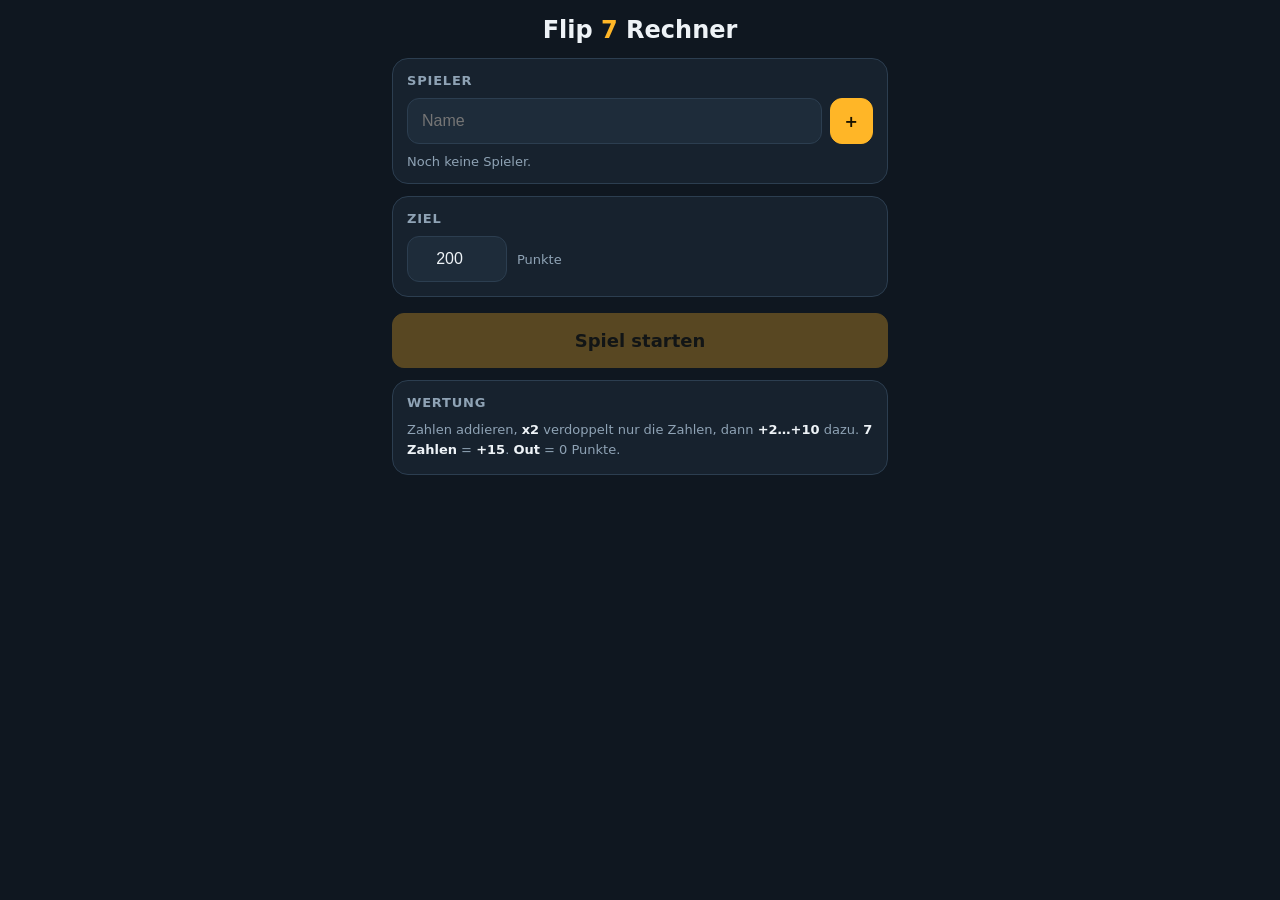
==== index.html @ e7afe756 "v1.0 – Erste Version des Flip-7-Rechners Erste Version des Flip-7-Punkterechners. - Automatische Pu" ====
<!DOCTYPE html>
<html lang="de-CH">
<head>
<meta charset="utf-8">
<meta name="viewport" content="width=device-width, initial-scale=1, maximum-scale=1, viewport-fit=cover">
<meta name="theme-color" content="#0f1720">
<title>Flip 7 Rechner</title>
<style>
  :root{
    --bg:#0f1720; --panel:#17222e; --panel2:#1e2c3a; --line:#2c3e50;
    --text:#eef3f7; --muted:#8fa3b5; --accent:#ffb627; --good:#3ecf8e;
    --bad:#ff4d4d; --mod:#3d8bfd; --x2:#a855f7;
    --safeB:env(safe-area-inset-bottom,0px); --safeT:env(safe-area-inset-top,0px);
  }
  *{box-sizing:border-box;-webkit-tap-highlight-color:transparent}
  html,body{margin:0;background:var(--bg);color:var(--text);
    font-family:system-ui,-apple-system,"Segoe UI",Roboto,sans-serif;touch-action:manipulation;
    -webkit-user-select:none;user-select:none}
  .wrap{max-width:520px;margin:0 auto;padding:calc(10px + var(--safeT)) 12px calc(110px + var(--safeB))}
  button{font:inherit;cursor:pointer;border:1px solid var(--line);border-radius:12px;padding:12px 14px;
    font-weight:700;background:var(--panel2);color:var(--text)}
  button:active{transform:scale(.96)}
  button:disabled{opacity:.3}
  .primary{background:var(--accent);color:#1a1300;border-color:var(--accent)}
  input{font-size:16px;background:var(--panel2);border:1px solid var(--line);color:var(--text);
    border-radius:12px;padding:13px 14px;outline:none;-webkit-user-select:text;user-select:text}
  .hide{display:none!important}
  .muted{color:var(--muted);font-size:13px}
  h1{font-size:24px;margin:6px 0 14px;text-align:center}
  h1 span{color:var(--accent)}

  /* ---------- Setup ---------- */
  .card{background:var(--panel);border:1px solid var(--line);border-radius:16px;padding:14px;margin-bottom:12px}
  .card h2{font-size:13px;margin:0 0 10px;color:var(--muted);text-transform:uppercase;letter-spacing:.8px}
  .addrow{display:flex;gap:8px}
  .addrow input{flex:1;min-width:0}
  .plist{margin-top:10px;display:grid;gap:6px}
  .pitem{display:flex;align-items:center;justify-content:space-between;background:var(--panel2);
    border-radius:12px;padding:6px 6px 6px 14px;font-size:17px}
  .pitem button{padding:8px 12px;color:var(--bad);background:transparent;border:none}
  .target{display:flex;align-items:center;gap:10px;margin-top:4px}
  .target input{width:100px;text-align:center}
  .bigbtn{width:100%;padding:16px;font-size:18px;margin-top:4px}

  /* ---------- Top: scoreboard strip ---------- */
  .top{display:flex;justify-content:space-between;align-items:center;margin:2px 0 8px}
  .top .t{font-weight:800;font-size:18px}
  .top .t span{color:var(--accent)}
  .iconbtn{padding:8px 12px;font-size:14px;font-weight:600}
  .strip{display:flex;gap:6px;overflow-x:auto;padding-bottom:6px;margin-bottom:10px;scrollbar-width:none}
  .strip::-webkit-scrollbar{display:none}
  .sp{flex:0 0 auto;min-width:76px;background:var(--panel);border:2px solid var(--line);border-radius:12px;
    padding:6px 10px;text-align:center}
  .sp .n{font-size:12px;color:var(--muted);white-space:nowrap;max-width:90px;overflow:hidden;text-overflow:ellipsis}
  .sp .v{font-size:19px;font-weight:800;font-variant-numeric:tabular-nums}
  .sp .r{font-size:11px;font-weight:700;color:var(--accent);min-height:14px}
  .sp .r.out{color:var(--bad)}
  .sp.cur{border-color:var(--accent)}
  .sp.lead .v::after{content:" 👑";font-size:13px}

  /* ---------- Player entry ---------- */
  .who{display:flex;align-items:center;gap:8px;margin-bottom:10px}
  .who button{padding:10px 14px;font-size:20px;line-height:1}
  .who .nm{flex:1;text-align:center;font-size:22px;font-weight:800;overflow:hidden;text-overflow:ellipsis;white-space:nowrap}
  .who .nm small{display:block;font-size:12px;color:var(--muted);font-weight:600}

  .outbtn{width:100%;padding:14px;font-size:20px;letter-spacing:1px;background:#2a1618;color:var(--bad);
    border:2px solid var(--bad);border-radius:14px;margin-bottom:12px}
  .outbtn.on{background:var(--bad);color:#fff}

  .lbl{font-size:12px;color:var(--muted);margin:4px 2px 6px;text-transform:uppercase;letter-spacing:.8px;
    display:flex;justify-content:space-between}
  .cards{display:grid;grid-template-columns:repeat(5,1fr);gap:7px;margin-bottom:12px}
  .cards.mods{grid-template-columns:repeat(6,1fr);gap:6px}
  .c{position:relative;aspect-ratio:4/5;border-radius:11px;padding:0;font-size:26px;font-weight:900;
    display:flex;align-items:center;justify-content:center;
    background:linear-gradient(160deg,#fff8ea,#f1e4c8);color:#2a2a2a;border:3px solid #e6d5b0;
    box-shadow:0 2px 0 rgba(0,0,0,.25);transition:transform .08s}
  .c::before,.c::after{content:attr(data-l);position:absolute;font-size:10px;font-weight:800;opacity:.55}
  .c::before{top:3px;left:6px}
  .c::after{bottom:3px;right:6px;transform:rotate(180deg)}
  .c.on{background:linear-gradient(160deg,#5ef0a8,#22b874);border-color:#fff;color:#03240f;
    transform:translateY(-3px);box-shadow:0 6px 12px rgba(0,0,0,.4)}
  .c.mod,.c.x2{aspect-ratio:3/4}
  .c.mod{background:linear-gradient(160deg,#e3eeff,#c4d9ff);border-color:#a9c6ff;color:#0b2a58;font-size:18px}
  .c.mod.on{background:linear-gradient(160deg,#6aa6ff,#2f6fe0);color:#fff;border-color:#fff}
  .c.x2{background:linear-gradient(160deg,#f1e3ff,#dcc0ff);border-color:#c9a2ff;color:#3b0a6b;font-size:18px}
  .c.x2.on{background:linear-gradient(160deg,#c084fc,#8b3fe6);color:#fff;border-color:#fff}
  .c:disabled{opacity:.25;transform:none}
  .cards.dim{opacity:.25;pointer-events:none}

  /* ---------- Bottom bar ---------- */
  .bar{position:fixed;left:0;right:0;bottom:0;background:rgba(15,23,32,.96);backdrop-filter:blur(8px);
    border-top:1px solid var(--line);padding:10px 12px calc(10px + var(--safeB));z-index:5}
  .bar .in{max-width:520px;margin:0 auto;display:flex;align-items:center;gap:10px}
  .pts{min-width:84px;flex:0 0 auto}
  .pts .v{font-size:34px;font-weight:900;line-height:1;font-variant-numeric:tabular-nums}
  .pts .d{font-size:11px;color:var(--muted);margin-top:3px;white-space:nowrap}
  .pts.isout .v{color:var(--bad)}
  .pts .f7{color:var(--accent);font-weight:800}
  .bar .clr{padding:14px 12px;font-size:14px}
  .bar .next{flex:1;padding:16px;font-size:17px;white-space:nowrap}

  /* ---------- Sheets ---------- */
  .sheet{position:fixed;inset:0;background:rgba(0,0,0,.6);z-index:10;display:flex;align-items:flex-end}
  .sheet .box{background:var(--panel);width:100%;max-width:520px;margin:0 auto;border-radius:20px 20px 0 0;
    padding:16px 14px calc(16px + var(--safeB));max-height:85vh;overflow:auto}
  .sheet h3{margin:0 0 12px;font-size:18px}
  table{width:100%;border-collapse:collapse;font-size:15px;font-variant-numeric:tabular-nums}
  th,td{padding:8px 4px;text-align:right;border-bottom:1px solid var(--line)}
  th:first-child,td:first-child{text-align:left;color:var(--muted)}
  th{color:var(--muted);font-weight:600;font-size:13px}
  td.b{color:var(--bad)} td.f7{color:var(--accent);font-weight:800}
  .hscroll{overflow-x:auto}
  .sheet .btns{display:grid;gap:8px;margin-top:14px}
  .danger{color:var(--bad)}

  .win{background:linear-gradient(135deg,#ffb627,#ff7a59);color:#1a0d00;border:none;text-align:center;
    border-radius:16px;padding:14px;margin-bottom:10px;font-weight:800;font-size:18px}
  .win div{font-size:13px;font-weight:600;margin-top:4px}
  .rules{font-size:13px;color:var(--muted);line-height:1.55}
  .rules b{color:var(--text)}

  /* ---------- Statistik ---------- */
  .stHead{display:flex;align-items:center;gap:10px;margin:2px 0 4px}
  .stHead h2{margin:0;font-size:22px;flex:1}
  .stSub{color:var(--muted);font-size:13px;margin-bottom:12px}
  .sec{background:var(--panel);border:1px solid var(--line);border-radius:16px;padding:14px;margin-bottom:12px}
  .sec h3{margin:0 0 12px;font-size:13px;color:var(--muted);text-transform:uppercase;letter-spacing:.8px}
  .podium{display:grid;gap:8px}
  .pod{display:flex;align-items:center;gap:12px;background:var(--panel2);border-radius:12px;padding:10px 12px;
    border-left:5px solid var(--pc)}
  .pod .pl{font-size:15px;font-weight:800;color:var(--muted);width:26px;text-align:center}
  .pod .pn{flex:1;font-weight:700;font-size:17px}
  .pod .pn small{display:block;color:var(--muted);font-size:12px;font-weight:500}
  .pod .pv{font-size:26px;font-weight:900;font-variant-numeric:tabular-nums}
  .pod.first{background:linear-gradient(90deg,rgba(255,182,39,.18),var(--panel2))}
  .dot{display:inline-block;width:10px;height:10px;border-radius:50%;background:var(--pc);margin-right:6px;vertical-align:middle}
  .stTable td,.stTable th{padding:8px 4px;font-size:13px}
  .stTable td:first-child{white-space:normal;max-width:90px;line-height:1.2}
  .stTable th .dot,.rtab th .dot{margin-right:3px}
  .stTable td.hi{color:var(--accent);font-weight:800}
  .stTable td.lo{color:var(--bad);font-weight:800}
  .stTable th,.rtab th{white-space:nowrap;font-size:12px}
  .hl{display:grid;gap:8px}
  .hli{display:flex;gap:12px;align-items:center;background:var(--panel2);border-radius:12px;padding:10px 12px}
  .hli .ic{font-size:26px;width:34px;text-align:center}
  .hli b{display:block;font-size:13px;color:var(--muted);text-transform:uppercase;letter-spacing:.6px;font-weight:700}
  .hli span{font-size:15px}
  .chartWrap{position:relative}
  .chartWrap svg{display:block;width:100%;touch-action:pan-y}
  .chartWrap text{font-family:inherit}
  .tip{position:absolute;top:0;pointer-events:none;background:#0b1118;border:1px solid var(--line);border-radius:10px;
    padding:8px 10px;font-size:13px;min-width:110px;box-shadow:0 6px 16px rgba(0,0,0,.4)}
  .tip .tr{display:flex;justify-content:space-between;gap:10px;font-variant-numeric:tabular-nums}
  .legend{display:flex;flex-wrap:wrap;gap:6px 14px;font-size:13px;color:var(--text);margin-bottom:8px}
  .rtab td.rwin{background:rgba(255,182,39,.15);color:var(--accent);font-weight:800}
  .empty{color:var(--muted);text-align:center;padding:30px 10px}
</style>
</head>
<body>
<div class="wrap">

  <!-- ===== Setup ===== -->
  <section id="setup">
    <h1>Flip <span>7</span> Rechner</h1>
    <div class="card">
      <h2>Spieler</h2>
      <form class="addrow" id="addForm">
        <input id="nameIn" placeholder="Name" maxlength="16" autocomplete="off" enterkeyhint="done">
        <button class="primary" type="submit">+</button>
      </form>
      <div class="plist" id="plist"></div>
    </div>
    <div class="card">
      <h2>Ziel</h2>
      <div class="target"><input id="target" type="number" inputmode="numeric" value="200"><span class="muted">Punkte</span></div>
    </div>
    <button class="primary bigbtn" id="startBtn" disabled>Spiel starten</button>
    <div class="card" style="margin-top:12px">
      <h2>Wertung</h2>
      <div class="rules">Zahlen addieren, <b>x2</b> verdoppelt nur die Zahlen, dann <b>+2…+10</b> dazu.
      <b>7 Zahlen</b> = <b>+15</b>. <b>Out</b> = 0 Punkte.</div>
    </div>
  </section>

  <!-- ===== Game ===== -->
  <section id="game" class="hide">
    <div class="top">
      <div class="t">Runde <span id="rnd">1</span></div>
      <div style="display:flex;gap:6px">
        <button class="iconbtn" id="statBtn">📊 Statistik</button>
        <button class="iconbtn" id="histBtn">Verlauf</button>
        <button class="iconbtn" id="menuBtn">⋯</button>
      </div>
    </div>

    <div class="win hide" id="winBox"></div>
    <div class="strip" id="strip"></div>

    <div class="who">
      <button id="prevBtn" aria-label="Vorheriger Spieler">‹</button>
      <div class="nm" id="pname"></div>
      <button id="nextP" aria-label="Nächster Spieler">›</button>
    </div>

    <button class="outbtn" id="outBtn">OUT</button>

    <div class="lbl"><span>Zahlenkarten</span><span id="cnt">0 / 7</span></div>
    <div class="cards" id="nums"></div>

    <div class="lbl"><span>Bonuskarten</span></div>
    <div class="cards mods" id="mods"></div>
  </section>

  <!-- ===== Statistik ===== -->
  <section id="stats" class="hide">
    <div class="stHead"><button class="iconbtn" id="statBack">‹ Zurück</button><h2>Spielauswertung</h2><button class="iconbtn" id="statExport">🖼️ Bild</button></div>
    <div class="stSub" id="stSub"></div>
    <div id="stBody"></div>
  </section>
</div>

<!-- Bottom bar -->
<div class="bar hide" id="bar">
  <div class="in">
    <div class="pts" id="ptsBox"><div class="v" id="pts">0</div><div class="d" id="det">–</div></div>
    <button class="clr" id="clearBtn">Leeren</button>
    <button class="primary next" id="goBtn">Weiter ›</button>
  </div>
</div>

<!-- History sheet -->
<div class="sheet hide" id="histSheet">
  <div class="box">
    <h3>Verlauf</h3>
    <div class="hscroll"><table id="hist"></table></div>
    <div class="btns">
      <button id="undoBtn">Letzte Runde rückgängig</button>
      <button data-close>Schliessen</button>
    </div>
  </div>
</div>

<!-- Image preview sheet -->
<div class="sheet hide" id="imgSheet">
  <div class="box">
    <h3>Auswertung als Bild</h3>
    <div class="muted" style="margin-bottom:10px">Bild lange gedrückt halten und «Zu Fotos hinzufügen» bzw. «Bild speichern» wählen.</div>
    <img id="imgPrev" alt="Auswertung" style="width:100%;border-radius:12px;display:block;-webkit-touch-callout:default;-webkit-user-select:auto;user-select:auto">
    <div class="btns"><button data-close>Schliessen</button></div>
  </div>
</div>

<!-- Menu sheet -->
<div class="sheet hide" id="menuSheet">
  <div class="box">
    <h3>Menü</h3>
    <div class="btns">
      <button id="restartBtn">Gleiche Spieler, neues Spiel</button>
      <button class="danger" id="newBtn">Spieler ändern</button>
      <button data-close>Schliessen</button>
    </div>
  </div>
</div>

<script>
const MODS=[2,4,6,8,10];
const KEY='flip7calc2';
const store={
  get(){try{return JSON.parse(localStorage.getItem(KEY)||'null')}catch(e){return null}},
  set(v){try{localStorage.setItem(KEY,JSON.stringify(v))}catch(e){}}
};
const blank=()=>({nums:[],mods:[],x2:false,out:false,set:false});
let view='game';
let S=store.get()||{players:[],target:200,started:false,rounds:[],draft:[],cur:0};
const $=id=>document.getElementById(id);
const esc=s=>String(s).replace(/[&<>"]/g,c=>({'&':'&amp;','<':'&lt;','>':'&gt;','"':'&quot;'}[c]));
const save=()=>store.set(S);
const vib=()=>{try{navigator.vibrate&&navigator.vibrate(10)}catch(e){}};

function ensureDraft(){
  if(!Array.isArray(S.draft)||S.draft.length!==S.players.length) S.draft=S.players.map(blank);
  if(S.cur>=S.players.length) S.cur=0;
}
function score(e){
  if(e.out) return {pts:0,sum:0,base:0,m:0,f7:false};
  const sum=e.nums.reduce((a,b)=>a+b,0), base=e.x2?sum*2:sum, m=e.mods.reduce((a,b)=>a+b,0), f7=e.nums.length===7;
  return {pts:base+m+(f7?15:0),sum,base,m,f7};
}
const touched=e=>e.out||e.nums.length||e.mods.length||e.x2;
const totals=()=>S.players.map((_,i)=>S.rounds.reduce((a,r)=>a+(r[i]?r[i].pts:0),0));

/* ===== Setup ===== */
function renderSetup(){
  $('plist').innerHTML=S.players.map((p,i)=>`<div class="pitem">${esc(p)}<button data-rm="${i}">Entfernen</button></div>`).join('')
    || '<div class="muted">Noch keine Spieler.</div>';
  $('target').value=S.target;
  $('startBtn').disabled=!S.players.length;
}
$('addForm').addEventListener('submit',e=>{
  e.preventDefault(); const n=$('nameIn').value.trim(); if(!n) return;
  S.players.push(n); $('nameIn').value=''; save(); renderSetup(); $('nameIn').focus();
});
$('plist').addEventListener('click',e=>{const i=e.target.dataset.rm; if(i!==undefined){S.players.splice(+i,1);save();renderSetup()}});
$('target').addEventListener('change',()=>{S.target=Math.max(10,+$('target').value||200);save()});
$('startBtn').addEventListener('click',()=>{
  S.target=Math.max(10,+$('target').value||200); S.started=true; S.rounds=[]; S.draft=S.players.map(blank); S.cur=0; save(); render();
});

/* ===== Game ===== */
function render(){
  const isSt=S.started&&view==='stats';
  $('setup').classList.toggle('hide',S.started);
  $('game').classList.toggle('hide',!S.started||isSt);
  $('bar').classList.toggle('hide',!S.started||isSt);
  $('stats').classList.toggle('hide',!isSt);
  if(!S.started){renderSetup();return}
  ensureDraft();
  if(isSt){renderStats();return}

  const t=totals(), max=Math.max(...t);
  $('rnd').textContent=S.rounds.length+1;

  // winner
  const reached=t.some(v=>v>=S.target), leaders=t.filter(v=>v===max).length;
  const wb=$('winBox');
  if(reached&&leaders===1){wb.innerHTML=`🏆 ${esc(S.players[t.indexOf(max)])} gewinnt mit ${max}!<div style="display:flex;gap:8px;justify-content:center;flex-wrap:wrap;margin-top:8px"><button class="iconbtn" data-stat>📊 Auswertung ansehen</button><button class="iconbtn" data-export>🖼️ Als Bild speichern</button></div>`;wb.classList.remove('hide')}
  else if(reached){wb.innerHTML=`Gleichstand bei ${max}<div>Noch eine Runde spielen</div>`;wb.classList.remove('hide')}
  else wb.classList.add('hide');

  // strip
  $('strip').innerHTML=S.players.map((p,i)=>{
    const d=S.draft[i], r=score(d);
    const tag=touched(d)?(d.out?'OUT':'+'+r.pts):'';
    return `<div class="sp ${i===S.cur?'cur':''} ${t[i]===max&&max>0?'lead':''}" data-p="${i}">
      <div class="n">${esc(p)}</div><div class="v">${t[i]}</div><div class="r ${d.out?'out':''}">${tag}</div></div>`;
  }).join('');
  const st=$('strip'),curEl=st.querySelector('.cur'); if(curEl) st.scrollLeft=curEl.offsetLeft-st.clientWidth/2+curEl.offsetWidth/2;

  renderEntry();
}

function renderEntry(){
  const e=S.draft[S.cur], r=score(e), full=e.nums.length>=7;
  $('pname').innerHTML=`${esc(S.players[S.cur])}<small>Spieler ${S.cur+1} von ${S.players.length}</small>`;
  $('outBtn').classList.toggle('on',e.out);
  $('outBtn').textContent=e.out?'OUT ✓':'OUT';
  $('cnt').textContent=`${e.nums.length} / 7`;

  $('nums').innerHTML=Array.from({length:13},(_,n)=>{
    const on=e.nums.includes(n);
    return `<button class="c ${on?'on':''}" data-n="${n}" data-l="${n}" ${!on&&full?'disabled':''}>${n}</button>`;
  }).join('');
  $('mods').innerHTML=MODS.map(m=>`<button class="c mod ${e.mods.includes(m)?'on':''}" data-m="${m}" data-l="+${m}">+${m}</button>`).join('')
    +`<button class="c x2 ${e.x2?'on':''}" data-x2="1" data-l="x2">x2</button>`;
  $('nums').classList.toggle('dim',e.out);
  $('mods').classList.toggle('dim',e.out);

  $('pts').textContent=r.pts;
  $('ptsBox').classList.toggle('isout',e.out);
  if(e.out) $('det').textContent='Out';
  else if(!touched(e)) $('det').textContent='Karten antippen';
  else{
    let d=`${r.sum}${e.x2?' ×2':''}${r.m?' +'+r.m:''}`;
    $('det').innerHTML=esc(d)+(r.f7?' <span class="f7">+15</span>':'');
  }

  const last=S.cur===S.players.length-1;
  $('goBtn').textContent=last?'Runde speichern ✓':'Weiter ›';
  $('prevBtn').disabled=S.cur===0;
  $('nextP').disabled=last;
}

function updateStripOnly(){ // cheap refresh without re-scrolling
  const t=totals();
  S.players.forEach((_,i)=>{
    const el=$('strip').children[i]; if(!el) return;
    const d=S.draft[i], r=score(d), rr=el.querySelector('.r');
    rr.textContent=touched(d)?(d.out?'OUT':'+'+r.pts):''; rr.classList.toggle('out',d.out);
  });
}
function changed(){save();renderEntry();updateStripOnly()}

$('nums').addEventListener('click',ev=>{
  const b=ev.target.closest('[data-n]'); if(!b||b.disabled) return;
  const a=S.draft[S.cur].nums, n=+b.dataset.n, i=a.indexOf(n);
  i>=0?a.splice(i,1):a.push(n); vib(); changed();
});
$('mods').addEventListener('click',ev=>{
  const b=ev.target.closest('button'); if(!b) return; const d=S.draft[S.cur];
  if(b.dataset.x2) d.x2=!d.x2; else {const m=+b.dataset.m,i=d.mods.indexOf(m); i>=0?d.mods.splice(i,1):d.mods.push(m)}
  vib(); changed();
});
$('outBtn').addEventListener('click',()=>{const d=S.draft[S.cur]; d.out=!d.out; vib(); changed()});
$('clearBtn').addEventListener('click',()=>{S.draft[S.cur]=blank(); changed()});

function goto(i){S.cur=i;save();render();window.scrollTo({top:0,behavior:'smooth'})}
$('strip').addEventListener('click',ev=>{const el=ev.target.closest('[data-p]'); if(el) goto(+el.dataset.p)});
$('prevBtn').addEventListener('click',()=>{if(S.cur>0) goto(S.cur-1)});
$('nextP').addEventListener('click',()=>{if(S.cur<S.players.length-1) goto(S.cur+1)});

$('goBtn').addEventListener('click',()=>{
  if(S.cur<S.players.length-1){goto(S.cur+1);return}
  S.rounds.push(S.draft.map(d=>{const r=score(d);return{pts:r.pts,out:d.out,f7:r.f7}}));
  S.draft=S.players.map(blank); S.cur=0; vib(); save(); render(); window.scrollTo({top:0,behavior:'smooth'});
});

/* ===== Sheets ===== */
function openSheet(id){$(id).classList.remove('hide')}
document.querySelectorAll('.sheet').forEach(s=>s.addEventListener('click',e=>{
  if(e.target===s||e.target.hasAttribute('data-close')) s.classList.add('hide');
}));
$('histBtn').addEventListener('click',()=>{renderHist();openSheet('histSheet')});
$('menuBtn').addEventListener('click',()=>openSheet('menuSheet'));

function renderHist(){
  $('undoBtn').disabled=!S.rounds.length;
  if(!S.rounds.length){$('hist').innerHTML='<tr><td>Noch keine Runde gespeichert.</td></tr>';return}
  const t=totals();
  let h='<tr><th>#</th>'+S.players.map(p=>`<th>${esc(p)}</th>`).join('')+'</tr>';
  S.rounds.forEach((r,ri)=>{
    h+=`<tr><td>${ri+1}</td>`+S.players.map((_,i)=>{const c=r[i]||{pts:0};
      return `<td class="${c.out?'b':c.f7?'f7':''}">${c.out?'Out':c.pts}</td>`}).join('')+'</tr>';
  });
  h+='<tr><td><b>Total</b></td>'+t.map(v=>`<td><b>${v}</b></td>`).join('')+'</tr>';
  $('hist').innerHTML=h;
}
$('undoBtn').addEventListener('click',()=>{if(S.rounds.length){S.rounds.pop();save();renderHist();render()}});

function twoTap(btn,label,fn){
  let armed=false,tm;
  btn.addEventListener('click',()=>{
    if(!armed){armed=true;btn.textContent='Sicher? Nochmals tippen';clearTimeout(tm);
      tm=setTimeout(()=>{armed=false;btn.textContent=label},3000);return}
    armed=false;btn.textContent=label;$('menuSheet').classList.add('hide');fn();
  });
}
twoTap($('restartBtn'),'Gleiche Spieler, neues Spiel',()=>{S.rounds=[];S.draft=S.players.map(blank);S.cur=0;save();render()});
twoTap($('newBtn'),'Spieler ändern',()=>{S.started=false;S.rounds=[];save();render()});

/* ===== Statistik ===== */
const COLORS=['#3987e5','#d95926','#199e70','#c98500','#d55181','#2fa52f','#9085e9','#e66767'];
const col=i=>COLORS[i%COLORS.length];
function openStats(){view='stats';render();window.scrollTo({top:0})}
$('statBtn').addEventListener('click',openStats);
$('winBox').addEventListener('click',e=>{
  if(e.target.closest('[data-stat]')) openStats();
  else if(e.target.closest('[data-export]')) exportImage();
});
$('statExport').addEventListener('click',()=>exportImage());
$('statBack').addEventListener('click',()=>{view='game';render();window.scrollTo({top:0})});
window.addEventListener('resize',()=>{if(view==='stats') drawChart()});

function names(idx){return idx.map(i=>`<span class="dot" style="--pc:${col(i)}"></span>${esc(S.players[i])}`).join(' & ')}
function argmax(arr){const m=Math.max(...arr);return {m,idx:arr.map((v,i)=>v===m?i:-1).filter(i=>i>=0)}}

function calcStats(){
  const N=S.rounds.length, P=S.players.length;
  const st=S.players.map((_,i)=>{
    const pts=S.rounds.map(r=>r[i]?r[i].pts:0);
    const total=pts.reduce((a,b)=>a+b,0);
    let streak=0,best=0;pts.forEach(v=>{streak=v>0?streak+1:0;best=Math.max(best,streak)});
    return {i,total,avg:N?total/N:0,scored:pts.filter(v=>v>0).length,zero:pts.filter(v=>v===0).length,
      outs:S.rounds.filter(r=>r[i]&&r[i].out).length,f7:S.rounds.filter(r=>r[i]&&r[i].f7).length,
      best:N?Math.max(...pts):0,streak:best,wins:0,pts};
  });
  S.rounds.forEach(r=>{const m=Math.max(...r.map(c=>c.pts)); if(m>0) r.forEach((c,i)=>{if(c.pts===m) st[i].wins++})});
  return {N,P,st};
}

function renderStats(){
  const {N,P,st}=calcStats();
  $('statExport').disabled=!N;
  $('stSub').textContent=`${N} Runde${N===1?'':'n'} · ${P} Spieler · Ziel ${S.target}`;
  if(!N){$('stBody').innerHTML='<div class="sec empty">Noch keine Runde gespeichert.<br>Nach der ersten Runde erscheint hier die Auswertung.</div>';return}

  // Podium
  const rank=[...st].sort((a,b)=>b.total-a.total);
  let place=0,prev=null;
  const pod=rank.map((x,k)=>{ if(x.total!==prev){place=k+1;prev=x.total}
    return `<div class="pod ${place===1?'first':''}" style="--pc:${col(x.i)}">
      <div class="pl">${place===1?'👑':place+'.'}</div>
      <div class="pn">${esc(S.players[x.i])}<small>Ø ${x.avg.toFixed(1)} pro Runde</small></div>
      <div class="pv">${x.total}</div></div>`}).join('');

  // Stats table
  const rows=[
    ['Gesamtpunkte','total','hi',v=>v],
    ['Ø pro Runde','avg','hi',v=>v.toFixed(1)],
    ['Runden mit Punkten','scored','hi',v=>v],
    ['Rundensiege','wins','hi',v=>v],
    ['Höchste Runde','best','hi',v=>v],
    ['Flip 7','f7','hi',v=>v],
    ['Längste Serie','streak','hi',v=>v],
    ['Nullrunden','zero','lo',v=>v],
    ['davon Out','outs','lo',v=>v],
  ];
  let tb='<tr><th></th>'+S.players.map((p,i)=>`<th><span class="dot" style="--pc:${col(i)}"></span>${esc(p)}</th>`).join('')+'</tr>';
  rows.forEach(([lab,k,cls,f])=>{
    const vals=st.map(x=>x[k]), m=Math.max(...vals), mark=P>1&&m>0&&vals.some(v=>v!==m);
    tb+=`<tr><td>${lab}</td>`+vals.map(v=>`<td class="${mark&&v===m?cls:''}">${f(v)}</td>`).join('')+'</tr>';
  });

  // Highlights
  const H=[];
  {let rec=-1,who=[];S.rounds.forEach((r,ri)=>r.forEach((c,i)=>{if(c.pts>rec){rec=c.pts;who=[[i,ri]]}else if(c.pts===rec)who.push([i,ri])}));
   if(rec>0) H.push(['🏅','Rundenrekord',`${who.map(([i,ri])=>names([i])+` (Runde ${ri+1})`).join(', ')} mit <b style="display:inline;color:var(--accent);font-size:15px">${rec}</b> Punkten`]);}
  {const a=argmax(st.map(x=>x.scored)); if(a.m>0) H.push(['📈','Konstantester Spieler',`${names(a.idx)} ${a.idx.length>1?'haben':'hat'} in ${a.m} von ${N} Runden gepunktet`]);}
  {const a=argmax(st.map(x=>x.wins)); if(a.m>0) H.push(['🥇','Meiste Rundensiege',`${names(a.idx)} mit ${a.m} Rundensieg${a.m===1?'':'en'}`]);}
  {const a=argmax(st.map(x=>x.f7)); if(a.m>0) H.push(['7️⃣','Flip-7-König',`${names(a.idx)} ${a.idx.length>1?'haben':'hat'} ${a.m}× alle 7 Zahlen geschafft`]);}
  {const a=argmax(st.map(x=>x.zero)); if(a.m>0) H.push(['🔥','Häufigster Nuller',`${names(a.idx)} mit ${a.m} Nullrunde${a.m===1?'':'n'}`]);}
  {const a=argmax(st.map(x=>x.streak)); if(a.m>1) H.push(['⚡','Längste Punkteserie',`${names(a.idx)} mit ${a.m} Runden am Stück`]);}
  if(P>1){const gap=rank[0].total-rank[1].total;
    H.push(['⚔️',gap===0?'Gleichstand an der Spitze':'Spitzenduell',
      gap===0?`${names([rank[0].i,rank[1].i])} liegen gleichauf`:`${names([rank[0].i])} führt nur ${gap} Punkte vor ${names([rank[1].i])}`]);}
  const hl=H.map(([ic,t,txt])=>`<div class="hli"><div class="ic">${ic}</div><div><b>${t}</b><span>${txt}</span></div></div>`).join('');

  // Round table
  let rt='<tr><th>#</th>'+S.players.map((p,i)=>`<th><span class="dot" style="--pc:${col(i)}"></span>${esc(p)}</th>`).join('')+'</tr>';
  S.rounds.forEach((r,ri)=>{const m=Math.max(...r.map(c=>c.pts));
    rt+=`<tr><td>${ri+1}</td>`+r.map(c=>`<td class="${c.out?'b':c.pts===m&&m>0&&P>1?'rwin':''}">${c.out?'Out':c.pts}${c.f7?' ⑦':''}</td>`).join('')+'</tr>'});
  rt+='<tr><td><b>Total</b></td>'+st.map(x=>`<td><b>${x.total}</b></td>`).join('')+'</tr>';

  $('stBody').innerHTML=`
    <div class="sec"><h3>Gesamtstand</h3><div class="podium">${pod}</div></div>
    <div class="sec"><h3>Punkteverlauf</h3>
      <div class="legend">${S.players.map((p,i)=>`<span><span class="dot" style="--pc:${col(i)}"></span>${esc(p)}</span>`).join('')}</div>
      <div class="chartWrap" id="chart"></div>
      <div class="muted" style="margin-top:6px">Antippen oder darüberfahren für die Werte einer Runde.</div></div>
    <div class="sec"><h3>Highlights</h3><div class="hl">${hl}</div></div>
    <div class="sec"><h3>Statistik</h3><div class="hscroll"><table class="stTable">${tb}</table></div></div>
    <div class="sec"><h3>Alle Runden</h3><div class="hscroll"><table class="rtab">${rt}</table></div>
      <div class="muted" style="margin-top:8px">Gelb = Rundensieg · ⑦ = Flip 7</div></div>`;
  drawChart();
}

function drawChart(){
  const box=$('chart'); if(!box) return;
  const N=S.rounds.length, P=S.players.length;
  const cum=S.players.map((_,i)=>{let a=0;return [0,...S.rounds.map(r=>a+=(r[i]?r[i].pts:0))]});
  const W=Math.max(280,box.clientWidth), Hh=220, L=36, R=P<=4?64:12, T=10, B=26;
  const top=Math.max(S.target,...cum.flat()), step=top>400?100:top>150?50:25, ymax=Math.ceil(top/step)*step;
  const x=k=>L+(W-L-R)*(N?k/N:0), y=v=>T+(Hh-T-B)*(1-v/ymax);
  let g='';
  for(let v=0;v<=ymax;v+=step) g+=`<line x1="${L}" x2="${W-R}" y1="${y(v)}" y2="${y(v)}" stroke="#2c3e50" stroke-width="1"/>
    <text x="${L-6}" y="${y(v)+4}" text-anchor="end" font-size="11" fill="#8fa3b5">${v}</text>`;
  g+=`<line x1="${L}" x2="${W-R}" y1="${y(S.target)}" y2="${y(S.target)}" stroke="#ffb627" stroke-dasharray="4 4" stroke-width="1.5"/>
    <text x="${L+4}" y="${y(S.target)-5}" font-size="11" fill="#ffb627">Ziel ${S.target}</text>`;
  const every=Math.max(1,Math.ceil(N/((W-L-R)/28)));
  for(let k=0;k<=N;k+=every) g+=`<text x="${x(k)}" y="${Hh-8}" text-anchor="middle" font-size="11" fill="#8fa3b5">${k}</text>`;
  let lines='';
  cum.forEach((c,i)=>{
    lines+=`<polyline fill="none" stroke="${col(i)}" stroke-width="2.5" stroke-linejoin="round" stroke-linecap="round" points="${c.map((v,k)=>x(k)+','+y(v)).join(' ')}"/>`;
    lines+=`<circle cx="${x(N)}" cy="${y(c[N])}" r="4" fill="${col(i)}" stroke="#17222e" stroke-width="2"/>`;
  });
  // direct labels at line end (<=4 players), nudged apart
  let lab='';
  if(P<=4){
    const ends=cum.map((c,i)=>({i,v:c[N],yy:y(c[N])})).sort((a,b)=>a.yy-b.yy);
    for(let k=1;k<ends.length;k++) if(ends[k].yy-ends[k-1].yy<14) ends[k].yy=ends[k-1].yy+14;
    ends.forEach(e=>lab+=`<text x="${x(N)+8}" y="${e.yy+4}" font-size="12" font-weight="700" fill="#eef3f7">${esc(S.players[e.i].slice(0,7))}</text>`);
  }
  box.innerHTML=`<svg viewBox="0 0 ${W} ${Hh}" height="${Hh}">${g}${lines}${lab}
    <line id="cross" y1="${T}" y2="${Hh-B}" stroke="#eef3f7" stroke-opacity=".5" stroke-width="1" visibility="hidden"/>
    <rect x="${L}" y="0" width="${W-L-R}" height="${Hh}" fill="transparent" id="hit"/></svg><div class="tip hide" id="tip"></div>`;
  const hit=box.querySelector('#hit'), cross=box.querySelector('#cross'), tip=box.querySelector('#tip');
  const show=ev=>{
    const rect=box.getBoundingClientRect(), px=ev.clientX-rect.left;
    const k=Math.max(0,Math.min(N,Math.round((px-L)/((W-L-R)/Math.max(1,N)))));
    cross.setAttribute('x1',x(k));cross.setAttribute('x2',x(k));cross.setAttribute('visibility','visible');
    const ord=cum.map((c,i)=>({i,v:c[k],d:k?c[k]-c[k-1]:0})).sort((a,b)=>b.v-a.v);
    tip.innerHTML=`<div style="color:#8fa3b5;margin-bottom:4px">${k?'Nach Runde '+k:'Start'}</div>`+
      ord.map(o=>`<div class="tr"><span><span class="dot" style="--pc:${col(o.i)}"></span>${esc(S.players[o.i])}</span><span><b>${o.v}</b>${k?` <span style="color:#8fa3b5">+${o.d}</span>`:''}</span></div>`).join('');
    tip.classList.remove('hide');
    const tw=tip.offsetWidth; let left=x(k)+12; if(left+tw>W) left=x(k)-tw-12; tip.style.left=Math.max(0,left)+'px';
  };
  const hide=()=>{cross.setAttribute('visibility','hidden');tip.classList.add('hide')};
  hit.addEventListener('pointermove',show);hit.addEventListener('pointerdown',show);hit.addEventListener('pointerleave',hide);
}

/* ===== Bild-Export (Auswertung als PNG) ===== */
function statsImage(){
  const {N,P,st}=calcStats();
  const rank=[...st].sort((a,b)=>b.total-a.total);
  const W=1080,PAD=48,CP=28,IW=W-2*PAD,CW=IW-2*CP,TT=48;
  const FF='system-ui,-apple-system,"Segoe UI",Roboto,sans-serif';
  const nm=idx=>idx.map(i=>S.players[i]).join(' & ');

  // Highlights als Klartext
  const H=[];
  {let rec=-1,who=[];S.rounds.forEach((r,ri)=>r.forEach((c,i)=>{if(c.pts>rec){rec=c.pts;who=[[i,ri]]}else if(c.pts===rec)who.push([i,ri])}));
   if(rec>0) H.push(['🏅','Rundenrekord',`${who.map(([i,ri])=>`${S.players[i]} (Runde ${ri+1})`).join(', ')} mit ${rec} Punkten`]);}
  {const a=argmax(st.map(x=>x.scored)); if(a.m>0) H.push(['📈','Konstantester Spieler',`${nm(a.idx)} ${a.idx.length>1?'haben':'hat'} in ${a.m} von ${N} Runden gepunktet`]);}
  {const a=argmax(st.map(x=>x.wins)); if(a.m>0) H.push(['🥇','Meiste Rundensiege',`${nm(a.idx)} mit ${a.m} Rundensieg${a.m===1?'':'en'}`]);}
  {const a=argmax(st.map(x=>x.f7)); if(a.m>0) H.push(['7️⃣','Flip-7-König',`${nm(a.idx)} ${a.idx.length>1?'haben':'hat'} ${a.m}× alle 7 Zahlen geschafft`]);}
  {const a=argmax(st.map(x=>x.zero)); if(a.m>0) H.push(['🔥','Häufigster Nuller',`${nm(a.idx)} mit ${a.m} Nullrunde${a.m===1?'':'n'}`]);}
  {const a=argmax(st.map(x=>x.streak)); if(a.m>1) H.push(['⚡','Längste Punkteserie',`${nm(a.idx)} mit ${a.m} Runden am Stück`]);}
  if(P>1){const gap=rank[0].total-rank[1].total;
    H.push(['⚔️',gap===0?'Gleichstand an der Spitze':'Spitzenduell',
      gap===0?`${nm([rank[0].i,rank[1].i])} liegen gleichauf`:`${S.players[rank[0].i]} führt nur ${gap} Punkte vor ${S.players[rank[1].i]}`]);}

  const ROWS=[['Gesamtpunkte','total','hi',v=>v],['Ø pro Runde','avg','hi',v=>v.toFixed(1)],
    ['Runden mit Punkten','scored','hi',v=>v],['Rundensiege','wins','hi',v=>v],['Höchste Runde','best','hi',v=>v],
    ['Flip 7','f7','hi',v=>v],['Längste Serie','streak','hi',v=>v],['Nullrunden','zero','lo',v=>v],['davon Out','outs','lo',v=>v]];

  const t=totals(), max=Math.max(...t), reached=t.some(v=>v>=S.target), leaders=t.filter(v=>v===max).length;

  const paint=c=>{
    const font=(sz,w,col,al)=>{c.font=`${w} ${sz}px ${FF}`;c.fillStyle=col||'#eef3f7';c.textAlign=al||'left';c.textBaseline='alphabetic'};
    const T=(s,x,y)=>c.fillText(s,x,y);
    const fit=(s,mw)=>{s=String(s);if(c.measureText(s).width<=mw) return s;while(s.length>1&&c.measureText(s+'…').width>mw) s=s.slice(0,-1);return s+'…'};
    const wrap=(s,mw)=>{const out=[];let line='';String(s).split(' ').forEach(w=>{const tr=line?line+' '+w:w;
      if(c.measureText(tr).width>mw&&line){out.push(line);line=w}else line=tr});if(line) out.push(line);return out};
    const rr=(x,y,w,h,r)=>{c.beginPath();c.moveTo(x+r,y);c.arcTo(x+w,y,x+w,y+h,r);c.arcTo(x+w,y+h,x,y+h,r);c.arcTo(x,y+h,x,y,r);c.arcTo(x,y,x+w,y,r);c.closePath()};
    const hline=(x1,x2,y)=>{c.strokeStyle='#2c3e50';c.lineWidth=1.5;c.beginPath();c.moveTo(x1,y);c.lineTo(x2,y);c.stroke()};

    c.fillStyle='#0f1720';c.fillRect(0,0,W,99999);
    let y=PAD;

    // Titel
    font(48,800); const w1=c.measureText('Flip ').width; T('Flip ',PAD,y+46);
    font(48,800,'#ffb627'); const w7=c.measureText('7').width; T('7',PAD+w1,y+46);
    font(48,800); T(' Spielauswertung',PAD+w1+w7,y+46);
    y+=46+16;
    font(24,500,'#8fa3b5');
    T(`${new Date().toLocaleDateString('de-CH',{day:'numeric',month:'long',year:'numeric'})} · ${N} Runde${N===1?'':'n'} · ${P} Spieler · Ziel ${S.target}`,PAD,y+24);
    y+=24+26;

    const card=(title,ch,fn)=>{
      const h=CP+TT+ch+CP;
      c.fillStyle='#17222e';rr(PAD,y,IW,h,24);c.fill();c.strokeStyle='#2c3e50';c.lineWidth=2;c.stroke();
      font(20,700,'#8fa3b5');T(title.toUpperCase(),PAD+CP,y+CP+20);
      fn(PAD+CP,y+CP+TT);
      y+=h+22;
    };

    // Gesamtstand
    card('Gesamtstand',P*74-10,(x,y0)=>{
      let place=0,prev=null;
      rank.forEach((r,k)=>{
        if(r.total!==prev){place=k+1;prev=r.total}
        const ry=y0+k*74;
        if(place===1){const g=c.createLinearGradient(x,0,x+CW,0);g.addColorStop(0,'rgba(255,182,39,.22)');g.addColorStop(1,'#1e2c3a');c.fillStyle=g}
        else c.fillStyle='#1e2c3a';
        rr(x,ry,CW,64,14);c.fill();
        c.fillStyle=col(r.i);rr(x,ry,8,64,4);c.fill();
        font(26,800,'#8fa3b5','center');T(place===1?'👑':place+'.',x+48,ry+42);
        font(28,700);T(fit(S.players[r.i],CW-300),x+86,ry+30);
        font(18,500,'#8fa3b5');T(`Ø ${r.avg.toFixed(1)} pro Runde`,x+86,ry+53);
        font(40,900,'#eef3f7','right');T(r.total,x+CW-24,ry+46);
      });
    });

    // Punkteverlauf
    font(20,500);
    const leg=[];let lx=0,ly=0;
    S.players.forEach((p,i)=>{const w=c.measureText(p).width+40;if(lx+w>CW&&lx>0){lx=0;ly+=32}leg.push({i,p,lx,ly});lx+=w+8});
    const legH=ly+32+8, CH=340;
    card('Punkteverlauf',legH+CH,(x,y0)=>{
      font(20,500);
      leg.forEach(l=>{c.fillStyle=col(l.i);c.beginPath();c.arc(x+l.lx+7,y0+l.ly+12,7,0,7);c.fill();font(20,500);T(l.p,x+l.lx+22,y0+l.ly+19)});
      const cy=y0+legH;
      const cum=S.players.map((_,i)=>{let a=0;return [0,...S.rounds.map(r=>a+=(r[i]?r[i].pts:0))]});
      const L=x+56,R=x+CW-(P<=4?120:14),T0=cy+10,B0=cy+CH-36;
      const top=Math.max(S.target,...cum.flat()),step=top>400?100:top>150?50:25,ymax=Math.ceil(top/step)*step;
      const px=k=>L+(R-L)*(N?k/N:0),py=v=>T0+(B0-T0)*(1-v/ymax);
      for(let v=0;v<=ymax;v+=step){hline(L,R,py(v));font(18,500,'#8fa3b5','right');T(v,L-10,py(v)+6)}
      c.setLineDash([10,8]);c.strokeStyle='#ffb627';c.lineWidth=2.5;c.beginPath();c.moveTo(L,py(S.target));c.lineTo(R,py(S.target));c.stroke();c.setLineDash([]);
      font(18,600,'#ffb627');T(`Ziel ${S.target}`,L+8,py(S.target)-8);
      const every=Math.max(1,Math.ceil(N/((R-L)/44)));
      for(let k=0;k<=N;k+=every){font(18,500,'#8fa3b5','center');T(k,px(k),cy+CH-8)}
      cum.forEach((cu,i)=>{
        c.strokeStyle=col(i);c.lineWidth=4.5;c.lineJoin='round';c.lineCap='round';c.beginPath();
        cu.forEach((v,k)=>k?c.lineTo(px(k),py(v)):c.moveTo(px(k),py(v)));c.stroke();
        c.fillStyle=col(i);c.beginPath();c.arc(px(N),py(cu[N]),7,0,7);c.fill();
        c.strokeStyle='#17222e';c.lineWidth=3;c.stroke();
      });
      if(P<=4){
        const ends=cum.map((cu,i)=>({i,yy:py(cu[N])})).sort((a,b)=>a.yy-b.yy);
        for(let k=1;k<ends.length;k++) if(ends[k].yy-ends[k-1].yy<24) ends[k].yy=ends[k-1].yy+24;
        ends.forEach(e=>{font(22,700);T(fit(S.players[e.i],100),R+16,e.yy+7)});
      }
    });

    // Highlights
    font(24,500);
    const items=H.map(([ic,tt,txt])=>{const lines=wrap(txt,CW-110);return {ic,tt,lines,h:Math.max(80,24+30+lines.length*30+10)}});
    if(items.length) card('Highlights',items.reduce((a,b)=>a+b.h+10,-10),(x,y0)=>{
      let yy=y0;
      items.forEach(it=>{
        c.fillStyle='#1e2c3a';rr(x,yy,CW,it.h,14);c.fill();
        font(38,500,'#eef3f7','center');T(it.ic,x+44,yy+it.h/2+13);
        font(18,700,'#8fa3b5');T(it.tt.toUpperCase(),x+90,yy+30);
        font(24,500);it.lines.forEach((l,k)=>T(l,x+90,yy+62+k*30));
        yy+=it.h+10;
      });
    });

    // Statistik-Tabelle
    const RH=54;
    card('Statistik',(ROWS.length+1)*RH,(x,y0)=>{
      const lw=270,cw=(CW-lw)/P,sz=cw<110?18:22;
      font(sz,700);
      S.players.forEach((p,i)=>{font(sz,700,col(i),'center');T(fit(p,cw-8),x+lw+cw*i+cw/2,y0+34)});
      hline(x,x+CW,y0+RH);
      ROWS.forEach(([lab,k,cls,f],r)=>{
        const ry=y0+(r+1)*RH, vals=st.map(s=>s[k]), m=Math.max(...vals), mark=P>1&&m>0&&vals.some(v=>v!==m);
        font(22,500,'#8fa3b5');T(lab,x,ry+34);
        vals.forEach((v,i)=>{const hi=mark&&v===m;font(26,hi?800:600,hi?(cls==='hi'?'#ffb627':'#ff4d4d'):'#eef3f7','center');T(f(v),x+lw+cw*i+cw/2,ry+35)});
        if(r<ROWS.length-1) hline(x,x+CW,ry+RH);
      });
    });

    // Alle Runden
    card('Alle Runden',(N+2)*RH+34,(x,y0)=>{
      const lw=80,cw=(CW-lw)/P,sz=cw<110?18:22;
      font(sz,700,'#8fa3b5');T('#',x,y0+34);
      S.players.forEach((p,i)=>{font(sz,700,col(i),'center');T(fit(p,cw-8),x+lw+cw*i+cw/2,y0+34)});
      hline(x,x+CW,y0+RH);
      S.rounds.forEach((r,ri)=>{
        const ry=y0+(ri+1)*RH, m=Math.max(...r.map(q=>q.pts));
        font(22,500,'#8fa3b5');T(ri+1,x,ry+35);
        r.forEach((q,i)=>{
          const cx=x+lw+cw*i+cw/2, win=!q.out&&q.pts===m&&m>0&&P>1;
          if(win){c.fillStyle='rgba(255,182,39,.16)';rr(cx-cw/2+4,ry+6,cw-8,RH-12,10);c.fill()}
          font(25,win?800:500,q.out?'#ff4d4d':win?'#ffb627':'#eef3f7','center');
          T(q.out?'Out':q.pts+(q.f7?' ⑦':''),cx,ry+35);
        });
        hline(x,x+CW,ry+RH);
      });
      const ty=y0+(N+1)*RH;
      font(22,800);T('Total',x,ty+35);
      st.forEach((s,i)=>{font(26,800,'#eef3f7','center');T(s.total,x+lw+cw*i+cw/2,ty+35)});
      font(18,500,'#8fa3b5');T('Gelb = Rundensieg · ⑦ = Flip 7',x,ty+RH+22);
    });

    font(18,500,'#8fa3b5','center');T('Flip 7 Rechner',W/2,y+16);
    return y+16+PAD;
  };

  const cv=document.createElement('canvas');cv.width=W;cv.height=10;
  const h=paint(cv.getContext('2d'));
  const s=Math.min(2,Math.sqrt(14e6/(W*h)));
  cv.width=Math.round(W*s);cv.height=Math.round(h*s);
  const c2=cv.getContext('2d');c2.setTransform(s,0,0,s,0,0);
  paint(c2);
  return cv;
}

async function exportImage(){
  if(!S.rounds.length) return;
  const btns=[...document.querySelectorAll('[data-export],#statExport')];
  btns.forEach(b=>b.disabled=true);
  try{
    const cv=statsImage();
    const blob=await new Promise(r=>cv.toBlob(r,'image/png'));
    const name='flip7-auswertung-'+new Date().toISOString().slice(0,10)+'.png';
    const url=URL.createObjectURL(blob);
    if(matchMedia('(pointer:coarse)').matches){ // Handy: Bild anzeigen, lange druecken -> sichern
      $('imgPrev').src=url; openSheet('imgSheet'); $('imgSheet').dataset.url=url; $('imgSheet').dataset.name=name;
    }else{
      const a=document.createElement('a');a.href=url;a.download=name;
      document.body.appendChild(a);a.click();a.remove();setTimeout(()=>URL.revokeObjectURL(url),5000);
    }
  }finally{btns.forEach(b=>b.disabled=false)}
}

render();
</script>
</body>
</html>
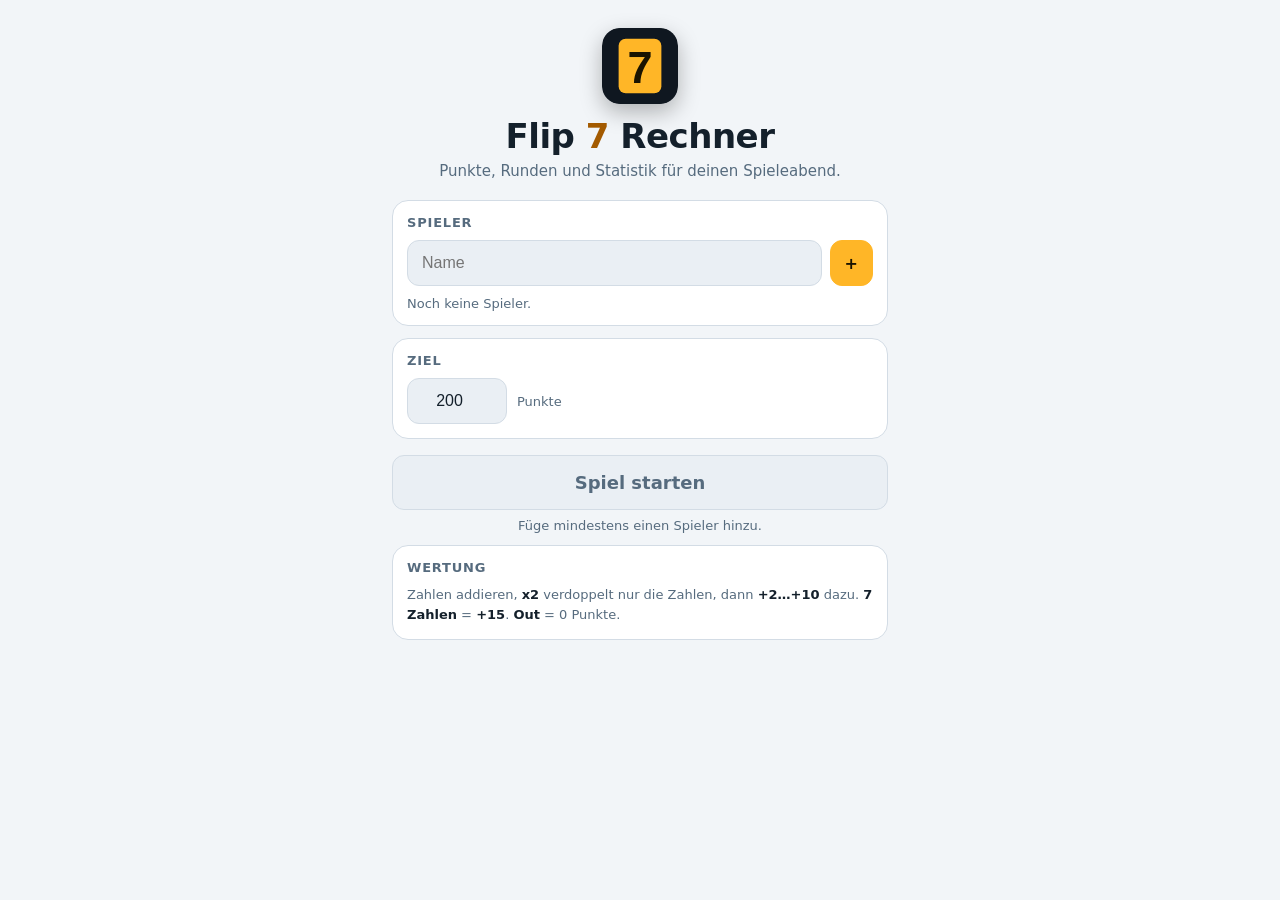
==== commit f26e092e: "v1.2: Freeze-Knopf, Spielhistorie, heller Modus, Geber, Ziel ändern" ====
--- a/index.html
+++ b/index.html
@@ -3,14 +3,40 @@
 <head>
 <meta charset="utf-8">
 <meta name="viewport" content="width=device-width, initial-scale=1, maximum-scale=1, viewport-fit=cover">
-<meta name="theme-color" content="#0f1720">
+<meta name="theme-color" content="#0f1720" media="(prefers-color-scheme: dark)">
+<meta name="theme-color" content="#f2f5f8" media="(prefers-color-scheme: light)">
 <title>Flip 7 Rechner</title>
+<meta name="description" content="Punkterechner für das Kartenspiel Flip 7: Spieler, Runden, Statistik und Auswertung als Bild. Läuft im Browser, ohne Installation.">
+<link rel="icon" href="favicon.svg" type="image/svg+xml">
+<link rel="icon" href="favicon-32.png" sizes="32x32" type="image/png">
+<link rel="apple-touch-icon" href="apple-touch-icon.png">
+<meta property="og:type" content="website">
+<meta property="og:locale" content="de_CH">
+<meta property="og:title" content="Flip 7 Rechner">
+<meta property="og:description" content="Punkte, Runden und Statistik für deinen Flip-7-Spieleabend.">
+<meta property="og:url" content="https://morenobueno.github.io/Flip7-Rechner/">
+<meta property="og:image" content="https://morenobueno.github.io/Flip7-Rechner/og-image.png">
+<meta property="og:image:width" content="1200">
+<meta property="og:image:height" content="630">
+<meta name="twitter:card" content="summary_large_image">
+<meta name="twitter:image" content="https://morenobueno.github.io/Flip7-Rechner/og-image.png">
+
 <style>
   :root{
     --bg:#0f1720; --panel:#17222e; --panel2:#1e2c3a; --line:#2c3e50;
     --text:#eef3f7; --muted:#8fa3b5; --accent:#ffb627; --good:#3ecf8e;
     --bad:#ff4d4d; --mod:#3d8bfd; --x2:#a855f7;
     --safeB:env(safe-area-inset-bottom,0px); --safeT:env(safe-area-inset-top,0px);
+    --atx:#ffb627; --outbg:#2a1618; --fzbg:#13263a; --fz:#6cb8ff; --fzon:#06121f; --tipbg:#0b1118; --barbg:rgba(15,23,32,.96);
+    color-scheme:dark;
+  }
+  @media (prefers-color-scheme: light){
+    :root{
+      color-scheme:light;
+      --bg:#f2f5f8; --panel:#ffffff; --panel2:#eaeff4; --line:#d3dce5;
+      --text:#14202b; --muted:#566b7e; --bad:#d32f2f;
+      --atx:#a35a00; --outbg:#fdeaea; --fzbg:#e6f1fc; --fz:#1f6fc2; --fzon:#fff; --tipbg:#ffffff; --barbg:rgba(255,255,255,.95);
+    }
   }
   *{box-sizing:border-box;-webkit-tap-highlight-color:transparent}
   html,body{margin:0;background:var(--bg);color:var(--text);
@@ -27,7 +53,7 @@
   .hide{display:none!important}
   .muted{color:var(--muted);font-size:13px}
   h1{font-size:24px;margin:6px 0 14px;text-align:center}
-  h1 span{color:var(--accent)}
+  h1 span{color:var(--atx)}
 
   /* ---------- Setup ---------- */
   .card{background:var(--panel);border:1px solid var(--line);border-radius:16px;padding:14px;margin-bottom:12px}
@@ -45,7 +71,7 @@
   /* ---------- Top: scoreboard strip ---------- */
   .top{display:flex;justify-content:space-between;align-items:center;margin:2px 0 8px}
   .top .t{font-weight:800;font-size:18px}
-  .top .t span{color:var(--accent)}
+  .top .t span{color:var(--atx)}
   .iconbtn{padding:8px 12px;font-size:14px;font-weight:600}
   .strip{display:flex;gap:6px;overflow-x:auto;padding-bottom:6px;margin-bottom:10px;scrollbar-width:none}
   .strip::-webkit-scrollbar{display:none}
@@ -53,7 +79,7 @@
     padding:6px 10px;text-align:center}
   .sp .n{font-size:12px;color:var(--muted);white-space:nowrap;max-width:90px;overflow:hidden;text-overflow:ellipsis}
   .sp .v{font-size:19px;font-weight:800;font-variant-numeric:tabular-nums}
-  .sp .r{font-size:11px;font-weight:700;color:var(--accent);min-height:14px}
+  .sp .r{font-size:11px;font-weight:700;color:var(--atx);min-height:14px}
   .sp .r.out{color:var(--bad)}
   .sp.cur{border-color:var(--accent)}
   .sp.lead .v::after{content:" 👑";font-size:13px}
@@ -64,9 +90,14 @@
   .who .nm{flex:1;text-align:center;font-size:22px;font-weight:800;overflow:hidden;text-overflow:ellipsis;white-space:nowrap}
   .who .nm small{display:block;font-size:12px;color:var(--muted);font-weight:600}
 
-  .outbtn{width:100%;padding:14px;font-size:20px;letter-spacing:1px;background:#2a1618;color:var(--bad);
+  .outbtn{width:100%;padding:14px;font-size:20px;letter-spacing:1px;background:var(--outbg);color:var(--bad);
     border:2px solid var(--bad);border-radius:14px;margin-bottom:12px}
   .outbtn.on{background:var(--bad);color:#fff}
+  .twin{display:flex;gap:10px;margin-bottom:12px}
+  .twin .outbtn{margin-bottom:0;flex:1;width:auto}
+  .twin .fzbtn{background:var(--fzbg);color:var(--fz);border-color:var(--fz);letter-spacing:.5px}
+  .twin .fzbtn.on{background:var(--fz);color:var(--fzon)}
+  .twin .outbtn:disabled{opacity:.35}
 
   .lbl{font-size:12px;color:var(--muted);margin:4px 2px 6px;text-transform:uppercase;letter-spacing:.8px;
     display:flex;justify-content:space-between}
@@ -90,27 +121,27 @@
   .cards.dim{opacity:.25;pointer-events:none}
 
   /* ---------- Bottom bar ---------- */
-  .bar{position:fixed;left:0;right:0;bottom:0;background:rgba(15,23,32,.96);backdrop-filter:blur(8px);
+  .bar{position:fixed;left:0;right:0;bottom:0;background:var(--barbg);backdrop-filter:blur(8px);
     border-top:1px solid var(--line);padding:10px 12px calc(10px + var(--safeB));z-index:5}
   .bar .in{max-width:520px;margin:0 auto;display:flex;align-items:center;gap:10px}
   .pts{min-width:84px;flex:0 0 auto}
   .pts .v{font-size:34px;font-weight:900;line-height:1;font-variant-numeric:tabular-nums}
   .pts .d{font-size:11px;color:var(--muted);margin-top:3px;white-space:nowrap}
   .pts.isout .v{color:var(--bad)}
-  .pts .f7{color:var(--accent);font-weight:800}
+  .pts .f7{color:var(--atx);font-weight:800}
   .bar .clr{padding:14px 12px;font-size:14px}
   .bar .next{flex:1;padding:16px;font-size:17px;white-space:nowrap}
 
   /* ---------- Sheets ---------- */
   .sheet{position:fixed;inset:0;background:rgba(0,0,0,.6);z-index:10;display:flex;align-items:flex-end}
   .sheet .box{background:var(--panel);width:100%;max-width:520px;margin:0 auto;border-radius:20px 20px 0 0;
-    padding:16px 14px calc(16px + var(--safeB));max-height:85vh;overflow:auto}
+    padding:16px 14px calc(16px + var(--safeB));max-height:85vh;max-height:85dvh;overflow:auto}
   .sheet h3{margin:0 0 12px;font-size:18px}
   table{width:100%;border-collapse:collapse;font-size:15px;font-variant-numeric:tabular-nums}
   th,td{padding:8px 4px;text-align:right;border-bottom:1px solid var(--line)}
   th:first-child,td:first-child{text-align:left;color:var(--muted)}
   th{color:var(--muted);font-weight:600;font-size:13px}
-  td.b{color:var(--bad)} td.f7{color:var(--accent);font-weight:800}
+  td.b{color:var(--bad)} td.f7{color:var(--atx);font-weight:800}
   .hscroll{overflow-x:auto}
   .sheet .btns{display:grid;gap:8px;margin-top:14px}
   .danger{color:var(--bad)}
@@ -139,7 +170,7 @@
   .stTable td,.stTable th{padding:8px 4px;font-size:13px}
   .stTable td:first-child{white-space:normal;max-width:90px;line-height:1.2}
   .stTable th .dot,.rtab th .dot{margin-right:3px}
-  .stTable td.hi{color:var(--accent);font-weight:800}
+  .stTable td.hi{color:var(--atx);font-weight:800}
   .stTable td.lo{color:var(--bad);font-weight:800}
   .stTable th,.rtab th{white-space:nowrap;font-size:12px}
   .hl{display:grid;gap:8px}
@@ -150,12 +181,50 @@
   .chartWrap{position:relative}
   .chartWrap svg{display:block;width:100%;touch-action:pan-y}
   .chartWrap text{font-family:inherit}
-  .tip{position:absolute;top:0;pointer-events:none;background:#0b1118;border:1px solid var(--line);border-radius:10px;
+  .tip{position:absolute;top:0;pointer-events:none;background:var(--tipbg);border:1px solid var(--line);border-radius:10px;
     padding:8px 10px;font-size:13px;min-width:110px;box-shadow:0 6px 16px rgba(0,0,0,.4)}
   .tip .tr{display:flex;justify-content:space-between;gap:10px;font-variant-numeric:tabular-nums}
   .legend{display:flex;flex-wrap:wrap;gap:6px 14px;font-size:13px;color:var(--text);margin-bottom:8px}
-  .rtab td.rwin{background:rgba(255,182,39,.15);color:var(--accent);font-weight:800}
+  .rtab td.rwin{background:rgba(255,182,39,.15);color:var(--atx);font-weight:800}
   .empty{color:var(--muted);text-align:center;padding:30px 10px}
+
+  /* ---------- v1.1 ---------- */
+  .sp .r.open{color:var(--muted);font-weight:600}
+  .err{color:var(--bad);font-size:13px;margin-top:8px}
+  .toast{position:fixed;left:12px;right:12px;bottom:calc(92px + var(--safeB));max-width:496px;margin:0 auto;z-index:8;
+    display:flex;align-items:center;justify-content:space-between;gap:10px;background:var(--tipbg);border:1px solid var(--line);
+    border-radius:14px;padding:8px 8px 8px 14px;font-size:14px;font-weight:600;box-shadow:0 8px 20px rgba(0,0,0,.45)}
+  .toast button{padding:8px 12px;font-size:14px;color:var(--atx)}
+  .editbar{display:flex;align-items:center;justify-content:space-between;gap:10px;background:rgba(255,182,39,.12);
+    border:1px solid var(--accent);border-radius:14px;padding:10px 10px 10px 14px;margin-bottom:10px}
+  .editbar b{display:block;font-size:17px}
+  .editbar small{display:block;color:var(--muted);font-size:12px;margin-top:2px}
+  #hist td[data-r]{cursor:pointer}
+  #hist td[data-r]:active{background:var(--panel2)}
+
+  /* chart (theme aware) */
+  .gl{stroke:var(--line)} .axt{fill:var(--muted)} .tgl{stroke:var(--atx)} .tgt{fill:var(--atx)}
+  .cdot{stroke:var(--panel)} .lbt{fill:var(--text)} .crs{stroke:var(--text)}
+
+  /* ---------- v1.2 ---------- */
+  .primary:disabled{background:var(--panel2);color:var(--muted);border-color:var(--line);opacity:1}
+  .hero{text-align:center;margin:18px 0 20px}
+  .hero img{width:76px;height:76px;border-radius:18px;display:block;margin:0 auto 12px;box-shadow:0 8px 22px rgba(0,0,0,.28)}
+  .hero h1{font-size:34px;margin:0 0 6px;letter-spacing:-.5px}
+  .hero p{margin:0;color:var(--muted);font-size:15px}
+  .hint{text-align:center;margin:8px 0 0}
+  .pitem .pn{flex:1;min-width:0;overflow:hidden;text-overflow:ellipsis;white-space:nowrap}
+  .pitem .pb{display:flex;gap:2px}
+  .pitem .pb button{padding:8px 11px}
+  .pitem .pb button:not(.rm){color:var(--muted)}
+  .sp{position:relative}
+  .gb{position:absolute;top:3px;right:4px;background:var(--accent);color:#1a1300;font-size:9px;font-weight:900;
+    border-radius:7px;padding:1px 5px;line-height:1.3}
+  .sh{font-size:12px;color:var(--muted);text-transform:uppercase;letter-spacing:.8px;margin:14px 0 6px}
+  .wt td:first-child{color:var(--text);font-weight:700}
+  .gm{background:var(--panel2);border-radius:12px;padding:10px 12px;margin-bottom:8px}
+  .gm b{display:block}
+  .gm small{display:block;color:var(--muted);font-size:13px;margin-top:2px}
 </style>
 </head>
 <body>
@@ -163,13 +232,18 @@
 
   <!-- ===== Setup ===== -->
   <section id="setup">
-    <h1>Flip <span>7</span> Rechner</h1>
+    <header class="hero">
+      <img src="favicon.svg" alt="">
+      <h1>Flip <span>7</span> Rechner</h1>
+      <p>Punkte, Runden und Statistik für deinen Spieleabend.</p>
+    </header>
     <div class="card">
-      <h2>Spieler</h2>
+      <h2 id="spH">Spieler</h2>
       <form class="addrow" id="addForm">
         <input id="nameIn" placeholder="Name" maxlength="16" autocomplete="off" enterkeyhint="done">
         <button class="primary" type="submit">+</button>
       </form>
+      <div class="err hide" id="nameErr"></div>
       <div class="plist" id="plist"></div>
     </div>
     <div class="card">
@@ -177,6 +251,7 @@
       <div class="target"><input id="target" type="number" inputmode="numeric" value="200"><span class="muted">Punkte</span></div>
     </div>
     <button class="primary bigbtn" id="startBtn" disabled>Spiel starten</button>
+    <div class="muted hint" id="startHint">Füge mindestens einen Spieler hinzu.</div>
     <div class="card" style="margin-top:12px">
       <h2>Wertung</h2>
       <div class="rules">Zahlen addieren, <b>x2</b> verdoppelt nur die Zahlen, dann <b>+2…+10</b> dazu.
@@ -195,6 +270,10 @@
       </div>
     </div>
 
+    <div class="editbar hide" id="editBar">
+      <div><b id="editTitle"></b><small id="editNote"></small></div>
+      <button id="editCancel">Abbrechen</button>
+    </div>
     <div class="win hide" id="winBox"></div>
     <div class="strip" id="strip"></div>
 
@@ -204,7 +283,10 @@
       <button id="nextP" aria-label="Nächster Spieler">›</button>
     </div>
 
-    <button class="outbtn" id="outBtn">OUT</button>
+    <div class="twin">
+      <button class="outbtn" id="outBtn">OUT</button>
+      <button class="outbtn fzbtn" id="fzBtn">❄ FREEZE</button>
+    </div>
 
     <div class="lbl"><span>Zahlenkarten</span><span id="cnt">0 / 7</span></div>
     <div class="cards" id="nums"></div>
@@ -235,6 +317,7 @@
   <div class="box">
     <h3>Verlauf</h3>
     <div class="hscroll"><table id="hist"></table></div>
+    <div class="muted" style="margin-top:8px">Zelle antippen, um die Karten dieser Runde zu korrigieren.</div>
     <div class="btns">
       <button id="undoBtn">Letzte Runde rückgängig</button>
       <button data-close>Schliessen</button>
@@ -246,17 +329,52 @@
 <div class="sheet hide" id="imgSheet">
   <div class="box">
     <h3>Auswertung als Bild</h3>
-    <div class="muted" style="margin-bottom:10px">Bild lange gedrückt halten und «Zu Fotos hinzufügen» bzw. «Bild speichern» wählen.</div>
+    <div class="muted" style="margin-bottom:10px" id="imgHint">Bild lange gedrückt halten und «Zu Fotos hinzufügen» bzw. «Bild speichern» wählen.</div>
     <img id="imgPrev" alt="Auswertung" style="width:100%;border-radius:12px;display:block;-webkit-touch-callout:default;-webkit-user-select:auto;user-select:auto">
-    <div class="btns"><button data-close>Schliessen</button></div>
+    <div class="btns"><button class="primary hide" id="shareBtn">Teilen …</button><button data-close>Schliessen</button></div>
   </div>
 </div>
+
+<!-- Warn sheet: fehlende Spieler -->
+<div class="sheet hide" id="warnSheet">
+  <div class="box">
+    <h3>Noch nicht alle eingetragen</h3>
+    <div class="muted" id="warnTxt" style="font-size:15px;line-height:1.5"></div>
+    <div class="btns">
+      <button class="primary" id="warnBack">Fehlende eintragen</button>
+      <button id="warnGo">Trotzdem speichern (0 Punkte)</button>
+    </div>
+  </div>
+</div>
+
+<!-- Ziel sheet -->
+<div class="sheet hide" id="targetSheet">
+  <div class="box">
+    <h3>Ziel ändern</h3>
+    <div class="target"><input id="target2" type="number" inputmode="numeric"><span class="muted">Punkte</span></div>
+    <div class="btns"><button class="primary" id="target2Save">Speichern</button><button data-close>Abbrechen</button></div>
+  </div>
+</div>
+
+<!-- Spielhistorie sheet -->
+<div class="sheet hide" id="gamesSheet">
+  <div class="box">
+    <h3>Spielhistorie</h3>
+    <div id="gamesBody"></div>
+    <div class="btns"><button class="danger" id="gamesClear">Historie löschen</button><button data-close>Schliessen</button></div>
+  </div>
+</div>
+
+<!-- Toast -->
+<div class="toast hide" id="toast"><span id="toastTxt"></span><button id="toastUndo">Rückgängig</button></div>
 
 <!-- Menu sheet -->
 <div class="sheet hide" id="menuSheet">
   <div class="box">
     <h3>Menü</h3>
     <div class="btns">
+      <button id="gamesBtn">🏆 Spielhistorie</button>
+      <button id="targetBtn">Ziel ändern</button>
       <button id="restartBtn">Gleiche Spieler, neues Spiel</button>
       <button class="danger" id="newBtn">Spieler ändern</button>
       <button data-close>Schliessen</button>
@@ -271,9 +389,42 @@
   get(){try{return JSON.parse(localStorage.getItem(KEY)||'null')}catch(e){return null}},
   set(v){try{localStorage.setItem(KEY,JSON.stringify(v))}catch(e){}}
 };
-const blank=()=>({nums:[],mods:[],x2:false,out:false,set:false});
+const blank=()=>({nums:[],mods:[],x2:false,out:false,z:false});
+const okNum=n=>Number.isInteger(n)&&n>=0&&n<=12;
+function cleanEntry(d){
+  if(!d||typeof d!=='object') return blank();
+  const nums=[...new Set((Array.isArray(d.nums)?d.nums:[]).map(Number).filter(okNum))].slice(0,7);
+  const mods=[...new Set((Array.isArray(d.mods)?d.mods:[]).map(Number).filter(m=>MODS.includes(m)))];
+  return {nums,mods,x2:!!d.x2,out:!!d.out,z:!!d.z&&!d.out&&!nums.length&&!mods.length&&!d.x2};
+}
+// Gespeicherten Stand pruefen: kaputte oder alte Daten fuehren nie zu einer leeren Seite
+function loadState(){
+  const def=()=>({v:3,players:[],target:200,started:false,rounds:[],draft:[],cur:0,dealer0:0,history:[]});
+  const raw=store.get();
+  if(!raw||typeof raw!=='object') return def();
+  try{
+    const players=(Array.isArray(raw.players)?raw.players:[]).map(p=>String(p).trim().slice(0,16)).filter(Boolean);
+    const P=players.length;
+    const rounds=(Array.isArray(raw.rounds)?raw.rounds:[]).filter(Array.isArray).map(r=>
+      Array.from({length:P},(_,i)=>{const c=r[i]; if(!c||typeof c!=='object') return {pts:0,out:false,f7:false,d:null};
+        return {pts:Number.isFinite(+c.pts)?+c.pts:0,out:!!c.out,f7:!!c.f7,d:c.d?cleanEntry(c.d):null}}));
+    const draft=Array.isArray(raw.draft)&&raw.draft.length===P?raw.draft.map(cleanEntry):players.map(blank);
+    const cur=Number.isInteger(raw.cur)&&raw.cur>=0&&raw.cur<P?raw.cur:0;
+    const history=(Array.isArray(raw.history)?raw.history:[]).filter(g=>g&&typeof g==='object'&&Array.isArray(g.players)&&typeof g.winner==='string')
+      .map(g=>({t:+g.t||0,target:+g.target||0,n:+g.n||0,winner:String(g.winner).slice(0,16),
+        players:g.players.filter(q=>q&&typeof q.name==='string').map(q=>({name:String(q.name).slice(0,16),total:+q.total||0}))}))
+      .filter(g=>g.players.length).slice(0,100);
+    const dealer0=Number.isInteger(raw.dealer0)&&raw.dealer0>=0&&raw.dealer0<P?raw.dealer0:0;
+    return {v:3,players,target:Math.max(10,+raw.target||200),started:!!raw.started&&P>0,rounds,draft,cur,dealer0,history};
+  }catch(e){return def()}
+}
 let view='game';
-let S=store.get()||{players:[],target:200,started:false,rounds:[],draft:[],cur:0};
+let editing=null; // {ri,pi,e,hasD} beim Korrigieren einer frueheren Runde
+let S=loadState();
+const ent=()=>editing?editing.e:S.draft[S.cur];
+// naechster Spieler ohne Eintrag (der Reihe nach, am Ende wieder von vorn); -1 = alle anderen sind fertig
+const nextOpen=()=>{const P=S.players.length; for(let k=1;k<P;k++){const i=(S.cur+k)%P; if(!touched(S.draft[i])) return i} return -1};
+const dealer=()=>S.players.length>1?((S.dealer0||0)+S.rounds.length)%S.players.length:-1;
 const $=id=>document.getElementById(id);
 const esc=s=>String(s).replace(/[&<>"]/g,c=>({'&':'&amp;','<':'&lt;','>':'&gt;','"':'&quot;'}[c]));
 const save=()=>store.set(S);
@@ -288,25 +439,85 @@
   const sum=e.nums.reduce((a,b)=>a+b,0), base=e.x2?sum*2:sum, m=e.mods.reduce((a,b)=>a+b,0), f7=e.nums.length===7;
   return {pts:base+m+(f7?15:0),sum,base,m,f7};
 }
-const touched=e=>e.out||e.nums.length||e.mods.length||e.x2;
+const touched=e=>e.out||e.z||e.nums.length||e.mods.length||e.x2;
 const totals=()=>S.players.map((_,i)=>S.rounds.reduce((a,r)=>a+(r[i]?r[i].pts:0),0));
 
 /* ===== Setup ===== */
 function renderSetup(){
-  $('plist').innerHTML=S.players.map((p,i)=>`<div class="pitem">${esc(p)}<button data-rm="${i}">Entfernen</button></div>`).join('')
+  const P=S.players.length;
+  $('plist').innerHTML=S.players.map((p,i)=>`<div class="pitem"><span class="pn">${esc(p)}</span><span class="pb">
+      <button data-act="up" data-i="${i}" ${i===0?'disabled':''} title="Nach oben">▲</button>
+      <button data-act="dn" data-i="${i}" ${i===P-1?'disabled':''} title="Nach unten">▼</button>
+      <button class="rm" data-act="rm" data-i="${i}" title="Entfernen">✕</button></span></div>`).join('')
     || '<div class="muted">Noch keine Spieler.</div>';
+  $('spH').textContent=P?`Spieler (${P})`:'Spieler';
   $('target').value=S.target;
-  $('startBtn').disabled=!S.players.length;
-}
+  $('startBtn').disabled=!P;
+  $('startHint').classList.toggle('hide',!!P);
+}
+const nameErr=msg=>{$('nameErr').textContent=msg||'';$('nameErr').classList.toggle('hide',!msg)};
+$('nameIn').addEventListener('input',()=>nameErr(''));
 $('addForm').addEventListener('submit',e=>{
   e.preventDefault(); const n=$('nameIn').value.trim(); if(!n) return;
-  S.players.push(n); $('nameIn').value=''; save(); renderSetup(); $('nameIn').focus();
+  if(S.players.some(p=>p.toLowerCase()===n.toLowerCase())){nameErr(`«${n}» gibt es schon. Bitte einen anderen Namen nehmen.`);return}
+  nameErr(''); S.players.push(n); $('nameIn').value=''; save(); renderSetup(); $('nameIn').focus();
 });
-$('plist').addEventListener('click',e=>{const i=e.target.dataset.rm; if(i!==undefined){S.players.splice(+i,1);save();renderSetup()}});
+$('plist').addEventListener('click',e=>{
+  const b=e.target.closest('[data-act]'); if(!b||b.disabled) return;
+  const i=+b.dataset.i, a=b.dataset.act, P=S.players;
+  if(a==='rm') P.splice(i,1);
+  else if(a==='up'&&i>0) [P[i-1],P[i]]=[P[i],P[i-1]];
+  else if(a==='dn'&&i<P.length-1) [P[i+1],P[i]]=[P[i],P[i+1]];
+  save(); renderSetup();
+});
 $('target').addEventListener('change',()=>{S.target=Math.max(10,+$('target').value||200);save()});
 $('startBtn').addEventListener('click',()=>{
-  S.target=Math.max(10,+$('target').value||200); S.started=true; S.rounds=[]; S.draft=S.players.map(blank); S.cur=0; save(); render();
+  S.target=Math.max(10,+$('target').value||200); S.started=true; S.rounds=[]; S.dealer0=0; S.draft=S.players.map(blank); S.cur=0; save(); render();
 });
+
+/* ===== Bildschirm wach halten ===== */
+let wl=null;
+async function keepAwake(){
+  try{
+    if(!('wakeLock' in navigator)||wl||document.visibilityState!=='visible') return;
+    wl=await navigator.wakeLock.request('screen');
+    wl.addEventListener('release',()=>{wl=null});
+  }catch(e){wl=null}
+}
+function releaseAwake(){try{wl&&wl.release()}catch(e){} wl=null}
+document.addEventListener('visibilitychange',()=>{if(document.visibilityState==='visible'&&S.started) keepAwake()});
+document.addEventListener('pointerdown',()=>{if(S.started&&!wl) keepAwake()},{passive:true});
+
+/* ===== Spielhistorie ===== */
+function gameFinished(){
+  if(!S.rounds.length) return false;
+  const t=totals(), max=Math.max(...t);
+  return t.some(v=>v>=S.target)&&t.filter(v=>v===max).length===1;
+}
+function archiveGame(){
+  if(!gameFinished()) return false;
+  const t=totals(), max=Math.max(...t);
+  S.history.unshift({t:Date.now(),target:S.target,n:S.rounds.length,winner:S.players[t.indexOf(max)],
+    players:S.players.map((p,i)=>({name:p,total:t[i]}))});
+  S.history=S.history.slice(0,100);
+  return true;
+}
+function renderGames(){
+  const H=S.history;
+  $('gamesClear').disabled=!H.length;
+  if(!H.length){$('gamesBody').innerHTML='<div class="muted" style="font-size:15px;line-height:1.5">Noch kein Spiel beendet. Sobald jemand das Ziel erreicht und du ein neues Spiel startest, erscheint es hier.</div>';return}
+  const m=new Map();
+  H.forEach(g=>g.players.forEach(q=>{const k=q.name.toLowerCase(),o=m.get(k)||{name:q.name,w:0,g:0};o.g++;m.set(k,o)}));
+  H.forEach(g=>{const o=m.get(g.winner.toLowerCase()); if(o) o.w++});
+  const rows=[...m.values()].sort((a,b)=>b.w-a.w||b.g-a.g||a.name.localeCompare(b.name,'de'));
+  let h='<div class="sh" style="margin-top:0">Siege</div><table class="wt"><tr><th>Spieler</th><th>Siege</th><th>Spiele</th></tr>'
+    +rows.map(r=>`<tr><td>${esc(r.name)}</td><td>${r.w}</td><td>${r.g}</td></tr>`).join('')+'</table>';
+  h+='<div class="sh">Letzte Spiele</div>'+H.slice(0,10).map(g=>{
+    const d=new Date(g.t).toLocaleDateString('de-CH',{day:'numeric',month:'short',year:'numeric'});
+    const sc=[...g.players].sort((a,b)=>b.total-a.total).map(q=>`${esc(q.name)} ${q.total}`).join(' · ');
+    return `<div class="gm"><b>🏆 ${esc(g.winner)}</b><small>${d} · ${g.n} Runde${g.n===1?'':'n'} · Ziel ${g.target}</small><small>${sc}</small></div>`}).join('');
+  $('gamesBody').innerHTML=h;
+}
 
 /* ===== Game ===== */
 function render(){
@@ -315,7 +526,8 @@
   $('game').classList.toggle('hide',!S.started||isSt);
   $('bar').classList.toggle('hide',!S.started||isSt);
   $('stats').classList.toggle('hide',!isSt);
-  if(!S.started){renderSetup();return}
+  if(!S.started){releaseAwake();renderSetup();return}
+  keepAwake();
   ensureDraft();
   if(isSt){renderStats();return}
 
@@ -325,27 +537,42 @@
   // winner
   const reached=t.some(v=>v>=S.target), leaders=t.filter(v=>v===max).length;
   const wb=$('winBox');
-  if(reached&&leaders===1){wb.innerHTML=`🏆 ${esc(S.players[t.indexOf(max)])} gewinnt mit ${max}!<div style="display:flex;gap:8px;justify-content:center;flex-wrap:wrap;margin-top:8px"><button class="iconbtn" data-stat>📊 Auswertung ansehen</button><button class="iconbtn" data-export>🖼️ Als Bild speichern</button></div>`;wb.classList.remove('hide')}
+  if(reached&&leaders===1){wb.innerHTML=`🏆 ${esc(S.players[t.indexOf(max)])} gewinnt mit ${max}!<div style="display:flex;gap:8px;justify-content:center;flex-wrap:wrap;margin-top:8px"><button class="iconbtn" data-stat>📊 Auswertung ansehen</button><button class="iconbtn" data-export>🖼️ Als Bild speichern</button><button class="iconbtn" data-newgame>🔄 Neues Spiel</button></div>`;wb.classList.remove('hide')}
   else if(reached){wb.innerHTML=`Gleichstand bei ${max}<div>Noch eine Runde spielen</div>`;wb.classList.remove('hide')}
   else wb.classList.add('hide');
+  if(editing) wb.classList.add('hide');
 
   // strip
+  const dlr=dealer();
   $('strip').innerHTML=S.players.map((p,i)=>{
     const d=S.draft[i], r=score(d);
-    const tag=touched(d)?(d.out?'OUT':'+'+r.pts):'';
+    const tag=touched(d)?(d.out?'OUT':d.z?'❄ 0':'+'+r.pts):'offen';
     return `<div class="sp ${i===S.cur?'cur':''} ${t[i]===max&&max>0?'lead':''}" data-p="${i}">
-      <div class="n">${esc(p)}</div><div class="v">${t[i]}</div><div class="r ${d.out?'out':''}">${tag}</div></div>`;
+      <div class="n">${esc(p)}</div>${i===dlr?'<span class="gb">G</span>':''}<div class="v">${t[i]}</div><div class="r ${d.out?'out':''} ${touched(d)?'':'open'}">${tag}</div></div>`;
   }).join('');
+  // Korrektur-Modus: Spielerleiste und Spielerwahl ausblenden, Hinweisleiste zeigen
+  $('strip').classList.toggle('hide',!!editing);
+  document.querySelector('.who').classList.toggle('hide',!!editing);
+  $('editBar').classList.toggle('hide',!editing);
+  if(editing){
+    $('editTitle').textContent=`${S.players[editing.pi]} · Runde ${editing.ri+1}`;
+    $('editNote').textContent=editing.hasD?'Karten ändern und speichern.':'Ursprüngliche Karten sind nicht bekannt. Bitte neu eintragen.';
+  }
   const st=$('strip'),curEl=st.querySelector('.cur'); if(curEl) st.scrollLeft=curEl.offsetLeft-st.clientWidth/2+curEl.offsetWidth/2;
 
   renderEntry();
 }
 
 function renderEntry(){
-  const e=S.draft[S.cur], r=score(e), full=e.nums.length>=7;
-  $('pname').innerHTML=`${esc(S.players[S.cur])}<small>Spieler ${S.cur+1} von ${S.players.length}</small>`;
+  const e=ent(), r=score(e), full=e.nums.length>=7;
+  $('pname').innerHTML=`${esc(S.players[S.cur])}<small>Spieler ${S.cur+1} von ${S.players.length}${S.cur===dealer()?' · Geber':''}</small>`;
   $('outBtn').classList.toggle('on',e.out);
   $('outBtn').textContent=e.out?'OUT ✓':'OUT';
+  const hasCards=!!(e.nums.length||e.mods.length||e.x2);
+  $('fzBtn').classList.toggle('on',!!e.z);
+  $('fzBtn').textContent=e.z?'❄ FREEZE ✓':'❄ FREEZE';
+  $('fzBtn').disabled=hasCards||e.out;
+  $('outBtn').disabled=!!e.z;
   $('cnt').textContent=`${e.nums.length} / 7`;
 
   $('nums').innerHTML=Array.from({length:13},(_,n)=>{
@@ -360,16 +587,17 @@
   $('pts').textContent=r.pts;
   $('ptsBox').classList.toggle('isout',e.out);
   if(e.out) $('det').textContent='Out';
+  else if(e.z) $('det').textContent='Freeze ohne Karten · 0 Punkte';
   else if(!touched(e)) $('det').textContent='Karten antippen';
   else{
     let d=`${r.sum}${e.x2?' ×2':''}${r.m?' +'+r.m:''}`;
     $('det').innerHTML=esc(d)+(r.f7?' <span class="f7">+15</span>':'');
   }
 
-  const last=S.cur===S.players.length-1;
-  $('goBtn').textContent=last?'Runde speichern ✓':'Weiter ›';
+  const last=nextOpen()<0;
+  $('goBtn').textContent=editing?'Speichern ✓':(last?'Runde speichern ✓':'Weiter ›');
   $('prevBtn').disabled=S.cur===0;
-  $('nextP').disabled=last;
+  $('nextP').disabled=S.cur===S.players.length-1;
 }
 
 function updateStripOnly(){ // cheap refresh without re-scrolling
@@ -377,42 +605,95 @@
   S.players.forEach((_,i)=>{
     const el=$('strip').children[i]; if(!el) return;
     const d=S.draft[i], r=score(d), rr=el.querySelector('.r');
-    rr.textContent=touched(d)?(d.out?'OUT':'+'+r.pts):''; rr.classList.toggle('out',d.out);
+    rr.textContent=touched(d)?(d.out?'OUT':d.z?'❄ 0':'+'+r.pts):'offen'; rr.classList.toggle('out',d.out); rr.classList.toggle('open',!touched(d));
   });
 }
-function changed(){save();renderEntry();updateStripOnly()}
+function changed(){$('toast').classList.add('hide');save();renderEntry();updateStripOnly()}
 
 $('nums').addEventListener('click',ev=>{
   const b=ev.target.closest('[data-n]'); if(!b||b.disabled) return;
-  const a=S.draft[S.cur].nums, n=+b.dataset.n, i=a.indexOf(n);
-  i>=0?a.splice(i,1):a.push(n); vib(); changed();
+  const a=ent().nums, n=+b.dataset.n, i=a.indexOf(n);
+  i>=0?a.splice(i,1):a.push(n); ent().z=false; vib(); changed();
 });
 $('mods').addEventListener('click',ev=>{
-  const b=ev.target.closest('button'); if(!b) return; const d=S.draft[S.cur];
-  if(b.dataset.x2) d.x2=!d.x2; else {const m=+b.dataset.m,i=d.mods.indexOf(m); i>=0?d.mods.splice(i,1):d.mods.push(m)}
+  const b=ev.target.closest('button'); if(!b) return; const d=ent();
+  d.z=false; if(b.dataset.x2) d.x2=!d.x2; else {const m=+b.dataset.m,i=d.mods.indexOf(m); i>=0?d.mods.splice(i,1):d.mods.push(m)}
   vib(); changed();
 });
-$('outBtn').addEventListener('click',()=>{const d=S.draft[S.cur]; d.out=!d.out; vib(); changed()});
-$('clearBtn').addEventListener('click',()=>{S.draft[S.cur]=blank(); changed()});
-
-function goto(i){S.cur=i;save();render();window.scrollTo({top:0,behavior:'smooth'})}
+$('outBtn').addEventListener('click',()=>{const d=ent(); d.out=!d.out; vib(); changed()});
+$('fzBtn').addEventListener('click',()=>{const d=ent(); if(d.out||d.nums.length||d.mods.length||d.x2) return; d.z=!d.z; vib(); changed()});
+$('clearBtn').addEventListener('click',()=>{if(editing) editing.e=blank(); else S.draft[S.cur]=blank(); changed()});
+
+function goto(i){if(editing) return; S.cur=i;save();render();window.scrollTo({top:0,behavior:'smooth'})}
 $('strip').addEventListener('click',ev=>{const el=ev.target.closest('[data-p]'); if(el) goto(+el.dataset.p)});
 $('prevBtn').addEventListener('click',()=>{if(S.cur>0) goto(S.cur-1)});
 $('nextP').addEventListener('click',()=>{if(S.cur<S.players.length-1) goto(S.cur+1)});
 
+function saveRound(){
+  S.rounds.push(S.draft.map(d=>{const r=score(d);return{pts:r.pts,out:d.out,f7:r.f7,d:cleanEntry(d)}}));
+  S.draft=S.players.map(blank); S.cur=0; vib(); save(); render(); window.scrollTo({top:0,behavior:'smooth'});
+  toast(`Runde ${S.rounds.length} gespeichert`,true);
+}
+let warnMiss=[];
 $('goBtn').addEventListener('click',()=>{
-  if(S.cur<S.players.length-1){goto(S.cur+1);return}
-  S.rounds.push(S.draft.map(d=>{const r=score(d);return{pts:r.pts,out:d.out,f7:r.f7}}));
-  S.draft=S.players.map(blank); S.cur=0; vib(); save(); render(); window.scrollTo({top:0,behavior:'smooth'});
+  if(editing){commitEdit();return}
+  const nx=nextOpen(); if(nx>=0){goto(nx);return}
+  warnMiss=S.players.map((_,i)=>touched(S.draft[i])?-1:i).filter(i=>i>=0);
+  if(warnMiss.length){
+    const n=warnMiss.map(i=>S.players[i]).join(', ');
+    $('warnTxt').textContent=`${n} ${warnMiss.length>1?'haben':'hat'} noch keine Karten eingetragen. Trotzdem mit 0 Punkten speichern?`;
+    openSheet('warnSheet');
+  }else saveRound();
 });
+$('warnBack').addEventListener('click',()=>{$('warnSheet').classList.add('hide'); goto(warnMiss[0])});
+$('warnGo').addEventListener('click',()=>{$('warnSheet').classList.add('hide'); saveRound()});
+
+let toastTm;
+function toast(msg,undo){
+  $('toastTxt').textContent=msg; $('toastUndo').classList.toggle('hide',!undo);
+  $('toast').classList.remove('hide'); clearTimeout(toastTm);
+  toastTm=setTimeout(()=>$('toast').classList.add('hide'),7000);
+}
+$('toastUndo').addEventListener('click',()=>{$('toast').classList.add('hide'); undoRound()});
+
+// Letzte Runde zuruecknehmen; die Eingaben kommen zurueck in den Entwurf, wenn dort noch nichts steht
+function undoRound(){
+  if(!S.rounds.length) return;
+  const last=S.rounds.pop();
+  const restore=S.draft.every(d=>!touched(d)) && last.every(c=>c.d);
+  if(restore){S.draft=last.map(c=>cleanEntry(c.d)); S.cur=0}
+  editing=null; save(); $('histSheet').classList.add('hide'); render(); window.scrollTo({top:0});
+  toast(restore?'Runde zurückgenommen. Die Eingaben stehen wieder bereit.':'Runde zurückgenommen.');
+}
+
+// Fruehere Runde korrigieren (Zelle im Verlauf antippen)
+function startEdit(ri,pi){
+  const c=S.rounds[ri]&&S.rounds[ri][pi]; if(!c) return;
+  editing={ri,pi,hasD:!!c.d,e:c.d?cleanEntry(c.d):blank()};
+  $('histSheet').classList.add('hide'); view='game'; $('toast').classList.add('hide');
+  render(); window.scrollTo({top:0});
+}
+function commitEdit(){
+  const {ri,pi,e}=editing, r=score(e);
+  S.rounds[ri][pi]={pts:r.pts,out:e.out,f7:r.f7,d:cleanEntry(e)};
+  const who=S.players[pi]; editing=null; save(); render();
+  toast(`Runde ${ri+1} für ${who} korrigiert`);
+}
+$('editCancel').addEventListener('click',()=>{editing=null;render()});
+$('hist').addEventListener('click',ev=>{const td=ev.target.closest('td[data-r]'); if(td) startEdit(+td.dataset.r,+td.dataset.p)});
 
 /* ===== Sheets ===== */
 function openSheet(id){$(id).classList.remove('hide')}
 document.querySelectorAll('.sheet').forEach(s=>s.addEventListener('click',e=>{
-  if(e.target===s||e.target.hasAttribute('data-close')) s.classList.add('hide');
+  if(e.target===s||e.target.hasAttribute('data-close')){ s.classList.add('hide'); if(s.id==='imgSheet') revokeImg(); }
 }));
 $('histBtn').addEventListener('click',()=>{renderHist();openSheet('histSheet')});
-$('menuBtn').addEventListener('click',()=>openSheet('menuSheet'));
+$('menuBtn').addEventListener('click',()=>{$('targetBtn').textContent=`Ziel ändern (${S.target})`; openSheet('menuSheet')});
+$('targetBtn').addEventListener('click',()=>{$('menuSheet').classList.add('hide'); $('target2').value=S.target; openSheet('targetSheet')});
+$('target2Save').addEventListener('click',()=>{
+  S.target=Math.max(10,+$('target2').value||S.target); save(); $('targetSheet').classList.add('hide'); render(); toast(`Ziel: ${S.target} Punkte`);
+});
+$('gamesBtn').addEventListener('click',()=>{$('menuSheet').classList.add('hide'); renderGames(); openSheet('gamesSheet')});
 
 function renderHist(){
   $('undoBtn').disabled=!S.rounds.length;
@@ -421,12 +702,12 @@
   let h='<tr><th>#</th>'+S.players.map(p=>`<th>${esc(p)}</th>`).join('')+'</tr>';
   S.rounds.forEach((r,ri)=>{
     h+=`<tr><td>${ri+1}</td>`+S.players.map((_,i)=>{const c=r[i]||{pts:0};
-      return `<td class="${c.out?'b':c.f7?'f7':''}">${c.out?'Out':c.pts}</td>`}).join('')+'</tr>';
+      return `<td data-r="${ri}" data-p="${i}" class="${c.out?'b':c.f7?'f7':''}">${c.out?'Out':c.pts}</td>`}).join('')+'</tr>';
   });
   h+='<tr><td><b>Total</b></td>'+t.map(v=>`<td><b>${v}</b></td>`).join('')+'</tr>';
   $('hist').innerHTML=h;
 }
-$('undoBtn').addEventListener('click',()=>{if(S.rounds.length){S.rounds.pop();save();renderHist();render()}});
+$('undoBtn').addEventListener('click',undoRound);
 
 function twoTap(btn,label,fn){
   let armed=false,tm;
@@ -436,17 +717,24 @@
     armed=false;btn.textContent=label;$('menuSheet').classList.add('hide');fn();
   });
 }
-twoTap($('restartBtn'),'Gleiche Spieler, neues Spiel',()=>{S.rounds=[];S.draft=S.players.map(blank);S.cur=0;save();render()});
-twoTap($('newBtn'),'Spieler ändern',()=>{S.started=false;S.rounds=[];save();render()});
+twoTap($('restartBtn'),'Gleiche Spieler, neues Spiel',()=>{archiveGame();editing=null;S.rounds=[];S.draft=S.players.map(blank);S.cur=0;save();render()});
+twoTap($('newBtn'),'Spieler ändern',()=>{archiveGame();editing=null;S.started=false;S.rounds=[];save();render()});
+
+twoTap($('gamesClear'),'Historie löschen',()=>{S.history=[];save();renderGames()});
 
 /* ===== Statistik ===== */
 const COLORS=['#3987e5','#d95926','#199e70','#c98500','#d55181','#2fa52f','#9085e9','#e66767'];
 const col=i=>COLORS[i%COLORS.length];
-function openStats(){view='stats';render();window.scrollTo({top:0})}
+function openStats(){view='stats';$('toast').classList.add('hide');render();window.scrollTo({top:0})}
 $('statBtn').addEventListener('click',openStats);
 $('winBox').addEventListener('click',e=>{
   if(e.target.closest('[data-stat]')) openStats();
   else if(e.target.closest('[data-export]')) exportImage();
+  else if(e.target.closest('[data-newgame]')){
+    const saved=archiveGame();
+    editing=null; S.rounds=[]; S.dealer0=(S.dealer0||0); S.draft=S.players.map(blank); S.cur=0; save(); render(); window.scrollTo({top:0});
+    toast(saved?'Spiel in der Historie gespeichert. Neues Spiel gestartet.':'Neues Spiel gestartet.');
+  }
 });
 $('statExport').addEventListener('click',()=>exportImage());
 $('statBack').addEventListener('click',()=>{view='game';render();window.scrollTo({top:0})});
@@ -505,7 +793,7 @@
   // Highlights
   const H=[];
   {let rec=-1,who=[];S.rounds.forEach((r,ri)=>r.forEach((c,i)=>{if(c.pts>rec){rec=c.pts;who=[[i,ri]]}else if(c.pts===rec)who.push([i,ri])}));
-   if(rec>0) H.push(['🏅','Rundenrekord',`${who.map(([i,ri])=>names([i])+` (Runde ${ri+1})`).join(', ')} mit <b style="display:inline;color:var(--accent);font-size:15px">${rec}</b> Punkten`]);}
+   if(rec>0) H.push(['🏅','Rundenrekord',`${who.map(([i,ri])=>names([i])+` (Runde ${ri+1})`).join(', ')} mit <b style="display:inline;color:var(--atx);font-size:15px">${rec}</b> Punkten`]);}
   {const a=argmax(st.map(x=>x.scored)); if(a.m>0) H.push(['📈','Konstantester Spieler',`${names(a.idx)} ${a.idx.length>1?'haben':'hat'} in ${a.m} von ${N} Runden gepunktet`]);}
   {const a=argmax(st.map(x=>x.wins)); if(a.m>0) H.push(['🥇','Meiste Rundensiege',`${names(a.idx)} mit ${a.m} Rundensieg${a.m===1?'':'en'}`]);}
   {const a=argmax(st.map(x=>x.f7)); if(a.m>0) H.push(['7️⃣','Flip-7-König',`${names(a.idx)} ${a.idx.length>1?'haben':'hat'} ${a.m}× alle 7 Zahlen geschafft`]);}
@@ -543,26 +831,26 @@
   const top=Math.max(S.target,...cum.flat()), step=top>400?100:top>150?50:25, ymax=Math.ceil(top/step)*step;
   const x=k=>L+(W-L-R)*(N?k/N:0), y=v=>T+(Hh-T-B)*(1-v/ymax);
   let g='';
-  for(let v=0;v<=ymax;v+=step) g+=`<line x1="${L}" x2="${W-R}" y1="${y(v)}" y2="${y(v)}" stroke="#2c3e50" stroke-width="1"/>
-    <text x="${L-6}" y="${y(v)+4}" text-anchor="end" font-size="11" fill="#8fa3b5">${v}</text>`;
-  g+=`<line x1="${L}" x2="${W-R}" y1="${y(S.target)}" y2="${y(S.target)}" stroke="#ffb627" stroke-dasharray="4 4" stroke-width="1.5"/>
-    <text x="${L+4}" y="${y(S.target)-5}" font-size="11" fill="#ffb627">Ziel ${S.target}</text>`;
+  for(let v=0;v<=ymax;v+=step) g+=`<line x1="${L}" x2="${W-R}" y1="${y(v)}" y2="${y(v)}" class="gl" stroke-width="1"/>
+    <text x="${L-6}" y="${y(v)+4}" text-anchor="end" font-size="11" class="axt">${v}</text>`;
+  g+=`<line x1="${L}" x2="${W-R}" y1="${y(S.target)}" y2="${y(S.target)}" class="tgl" stroke-dasharray="4 4" stroke-width="1.5"/>
+    <text x="${L+4}" y="${y(S.target)-5}" class="tgt" font-size="11">Ziel ${S.target}</text>`;
   const every=Math.max(1,Math.ceil(N/((W-L-R)/28)));
-  for(let k=0;k<=N;k+=every) g+=`<text x="${x(k)}" y="${Hh-8}" text-anchor="middle" font-size="11" fill="#8fa3b5">${k}</text>`;
+  for(let k=0;k<=N;k+=every) g+=`<text x="${x(k)}" y="${Hh-8}" text-anchor="middle" font-size="11" class="axt">${k}</text>`;
   let lines='';
   cum.forEach((c,i)=>{
     lines+=`<polyline fill="none" stroke="${col(i)}" stroke-width="2.5" stroke-linejoin="round" stroke-linecap="round" points="${c.map((v,k)=>x(k)+','+y(v)).join(' ')}"/>`;
-    lines+=`<circle cx="${x(N)}" cy="${y(c[N])}" r="4" fill="${col(i)}" stroke="#17222e" stroke-width="2"/>`;
+    lines+=`<circle cx="${x(N)}" cy="${y(c[N])}" r="4" fill="${col(i)}" class="cdot" stroke-width="2"/>`;
   });
   // direct labels at line end (<=4 players), nudged apart
   let lab='';
   if(P<=4){
     const ends=cum.map((c,i)=>({i,v:c[N],yy:y(c[N])})).sort((a,b)=>a.yy-b.yy);
     for(let k=1;k<ends.length;k++) if(ends[k].yy-ends[k-1].yy<14) ends[k].yy=ends[k-1].yy+14;
-    ends.forEach(e=>lab+=`<text x="${x(N)+8}" y="${e.yy+4}" font-size="12" font-weight="700" fill="#eef3f7">${esc(S.players[e.i].slice(0,7))}</text>`);
+    ends.forEach(e=>lab+=`<text x="${x(N)+8}" y="${e.yy+4}" font-size="12" font-weight="700" class="lbt">${esc(S.players[e.i].slice(0,7))}</text>`);
   }
   box.innerHTML=`<svg viewBox="0 0 ${W} ${Hh}" height="${Hh}">${g}${lines}${lab}
-    <line id="cross" y1="${T}" y2="${Hh-B}" stroke="#eef3f7" stroke-opacity=".5" stroke-width="1" visibility="hidden"/>
+    <line id="cross" y1="${T}" y2="${Hh-B}" class="crs" stroke-opacity=".5" stroke-width="1" visibility="hidden"/>
     <rect x="${L}" y="0" width="${W-L-R}" height="${Hh}" fill="transparent" id="hit"/></svg><div class="tip hide" id="tip"></div>`;
   const hit=box.querySelector('#hit'), cross=box.querySelector('#cross'), tip=box.querySelector('#tip');
   const show=ev=>{
@@ -570,8 +858,8 @@
     const k=Math.max(0,Math.min(N,Math.round((px-L)/((W-L-R)/Math.max(1,N)))));
     cross.setAttribute('x1',x(k));cross.setAttribute('x2',x(k));cross.setAttribute('visibility','visible');
     const ord=cum.map((c,i)=>({i,v:c[k],d:k?c[k]-c[k-1]:0})).sort((a,b)=>b.v-a.v);
-    tip.innerHTML=`<div style="color:#8fa3b5;margin-bottom:4px">${k?'Nach Runde '+k:'Start'}</div>`+
-      ord.map(o=>`<div class="tr"><span><span class="dot" style="--pc:${col(o.i)}"></span>${esc(S.players[o.i])}</span><span><b>${o.v}</b>${k?` <span style="color:#8fa3b5">+${o.d}</span>`:''}</span></div>`).join('');
+    tip.innerHTML=`<div style="color:var(--muted);margin-bottom:4px">${k?'Nach Runde '+k:'Start'}</div>`+
+      ord.map(o=>`<div class="tr"><span><span class="dot" style="--pc:${col(o.i)}"></span>${esc(S.players[o.i])}</span><span><b>${o.v}</b>${k?` <span style="color:var(--muted)">+${o.d}</span>`:''}</span></div>`).join('');
     tip.classList.remove('hide');
     const tw=tip.offsetWidth; let left=x(k)+12; if(left+tw>W) left=x(k)-tw-12; tip.style.left=Math.max(0,left)+'px';
   };
@@ -748,6 +1036,11 @@
   return cv;
 }
 
+let lastImg=null;
+function revokeImg(){
+  if(lastImg){URL.revokeObjectURL(lastImg.url); lastImg=null}
+  $('imgPrev').removeAttribute('src');
+}
 async function exportImage(){
   if(!S.rounds.length) return;
   const btns=[...document.querySelectorAll('[data-export],#statExport')];
@@ -755,16 +1048,31 @@
   try{
     const cv=statsImage();
     const blob=await new Promise(r=>cv.toBlob(r,'image/png'));
+    if(!blob) throw new Error('png');
     const name='flip7-auswertung-'+new Date().toISOString().slice(0,10)+'.png';
-    const url=URL.createObjectURL(blob);
-    if(matchMedia('(pointer:coarse)').matches){ // Handy: Bild anzeigen, lange druecken -> sichern
-      $('imgPrev').src=url; openSheet('imgSheet'); $('imgSheet').dataset.url=url; $('imgSheet').dataset.name=name;
+    if(matchMedia('(pointer:coarse)').matches){ // Handy: Vorschau mit Teilen-Knopf (Fallback: lange druecken)
+      revokeImg();
+      const file=new File([blob],name,{type:'image/png'}), url=URL.createObjectURL(blob);
+      lastImg={url,file,name};
+      const canShare=!!(navigator.canShare&&navigator.canShare({files:[file]}));
+      $('shareBtn').classList.toggle('hide',!canShare);
+      $('imgHint').textContent=canShare
+        ?'Mit «Teilen» an eine App senden oder speichern. Alternativ das Bild lange gedrückt halten.'
+        :'Bild lange gedrückt halten und «Zu Fotos hinzufügen» bzw. «Bild speichern» wählen.';
+      $('imgPrev').src=url; openSheet('imgSheet');
     }else{
+      const url=URL.createObjectURL(blob);
       const a=document.createElement('a');a.href=url;a.download=name;
       document.body.appendChild(a);a.click();a.remove();setTimeout(()=>URL.revokeObjectURL(url),5000);
     }
-  }finally{btns.forEach(b=>b.disabled=false)}
-}
+  }catch(e){toast('Das Bild konnte nicht erstellt werden.')}
+  finally{btns.forEach(b=>b.disabled=false)}
+}
+$('shareBtn').addEventListener('click',async()=>{
+  if(!lastImg) return;
+  try{await navigator.share({files:[lastImg.file],title:'Flip 7 Auswertung'})}
+  catch(e){if(!e||e.name!=='AbortError') $('imgHint').textContent='Teilen hat nicht geklappt. Bild lange gedrückt halten zum Speichern.'}
+});
 
 render();
 </script>
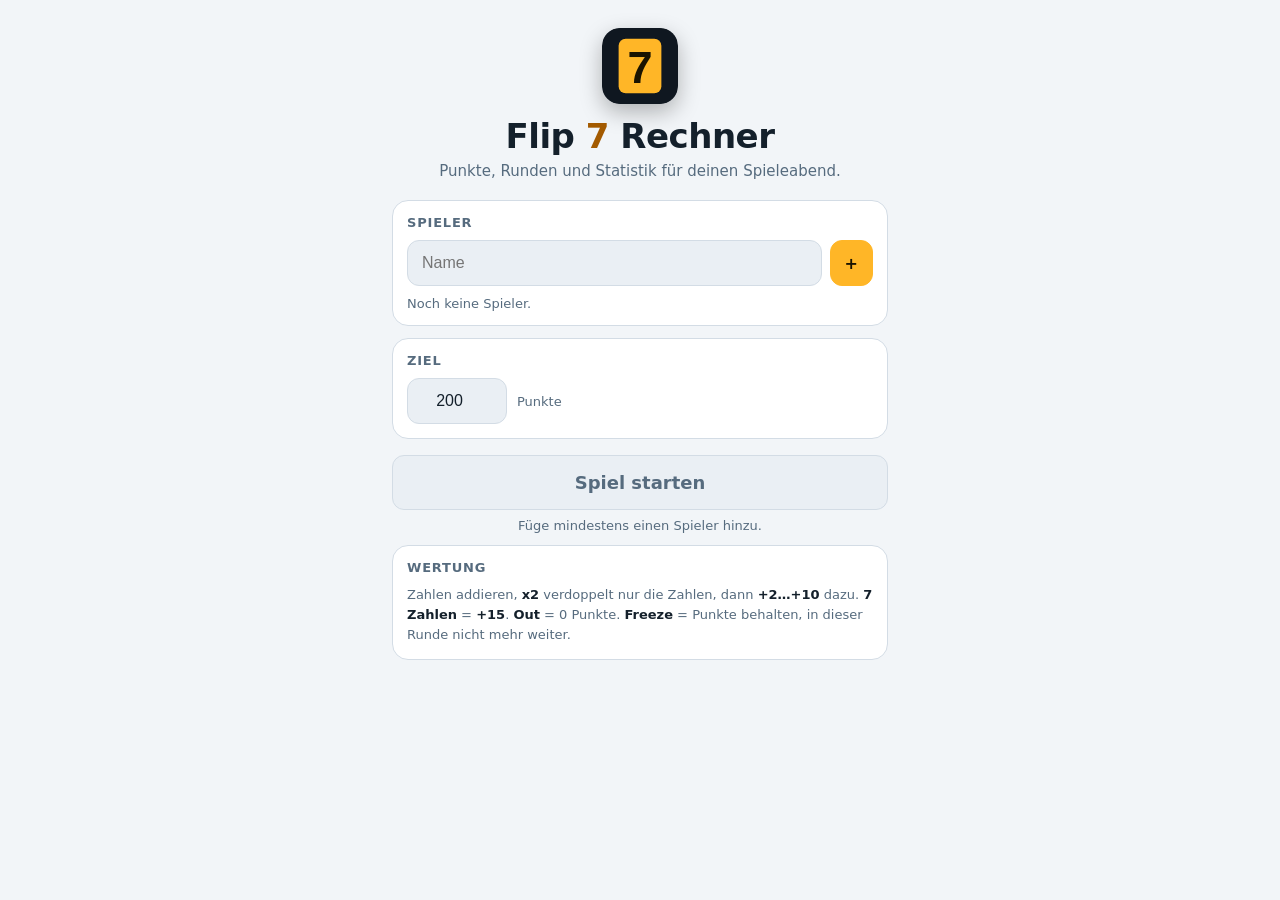
==== commit 44fb3fa4: "Add files via upload" ====
--- a/index.html
+++ b/index.html
@@ -2,230 +2,30 @@
 <html lang="de-CH">
 <head>
 <meta charset="utf-8">
-<meta name="viewport" content="width=device-width, initial-scale=1, maximum-scale=1, viewport-fit=cover">
+<meta name="viewport" content="width=device-width, initial-scale=1, viewport-fit=cover">
 <meta name="theme-color" content="#0f1720" media="(prefers-color-scheme: dark)">
 <meta name="theme-color" content="#f2f5f8" media="(prefers-color-scheme: light)">
 <title>Flip 7 Rechner</title>
 <meta name="description" content="Punkterechner für das Kartenspiel Flip 7: Spieler, Runden, Statistik und Auswertung als Bild. Läuft im Browser, ohne Installation.">
-<link rel="icon" href="favicon.svg" type="image/svg+xml">
-<link rel="icon" href="favicon-32.png" sizes="32x32" type="image/png">
-<link rel="apple-touch-icon" href="apple-touch-icon.png">
+<link rel="canonical" href="https://morenobueno.github.io/Flip7-Rechner/">
+<link rel="manifest" href="manifest.webmanifest">
+<link rel="icon" href="img/favicon.svg" type="image/svg+xml">
+<link rel="icon" href="img/favicon-32.png" sizes="32x32" type="image/png">
+<link rel="apple-touch-icon" href="img/apple-touch-icon.png">
 <meta property="og:type" content="website">
 <meta property="og:locale" content="de_CH">
 <meta property="og:title" content="Flip 7 Rechner">
 <meta property="og:description" content="Punkte, Runden und Statistik für deinen Flip-7-Spieleabend.">
 <meta property="og:url" content="https://morenobueno.github.io/Flip7-Rechner/">
-<meta property="og:image" content="https://morenobueno.github.io/Flip7-Rechner/og-image.png">
+<meta property="og:image" content="https://morenobueno.github.io/Flip7-Rechner/img/og-image.png">
 <meta property="og:image:width" content="1200">
 <meta property="og:image:height" content="630">
 <meta name="twitter:card" content="summary_large_image">
-<meta name="twitter:image" content="https://morenobueno.github.io/Flip7-Rechner/og-image.png">
+<meta name="twitter:title" content="Flip 7 Rechner">
+<meta name="twitter:description" content="Punkte, Runden und Statistik für deinen Flip-7-Spieleabend.">
+<meta name="twitter:image" content="https://morenobueno.github.io/Flip7-Rechner/img/og-image.png">
 
-<style>
-  :root{
-    --bg:#0f1720; --panel:#17222e; --panel2:#1e2c3a; --line:#2c3e50;
-    --text:#eef3f7; --muted:#8fa3b5; --accent:#ffb627; --good:#3ecf8e;
-    --bad:#ff4d4d; --mod:#3d8bfd; --x2:#a855f7;
-    --safeB:env(safe-area-inset-bottom,0px); --safeT:env(safe-area-inset-top,0px);
-    --atx:#ffb627; --outbg:#2a1618; --fzbg:#13263a; --fz:#6cb8ff; --fzon:#06121f; --tipbg:#0b1118; --barbg:rgba(15,23,32,.96);
-    color-scheme:dark;
-  }
-  @media (prefers-color-scheme: light){
-    :root{
-      color-scheme:light;
-      --bg:#f2f5f8; --panel:#ffffff; --panel2:#eaeff4; --line:#d3dce5;
-      --text:#14202b; --muted:#566b7e; --bad:#d32f2f;
-      --atx:#a35a00; --outbg:#fdeaea; --fzbg:#e6f1fc; --fz:#1f6fc2; --fzon:#fff; --tipbg:#ffffff; --barbg:rgba(255,255,255,.95);
-    }
-  }
-  *{box-sizing:border-box;-webkit-tap-highlight-color:transparent}
-  html,body{margin:0;background:var(--bg);color:var(--text);
-    font-family:system-ui,-apple-system,"Segoe UI",Roboto,sans-serif;touch-action:manipulation;
-    -webkit-user-select:none;user-select:none}
-  .wrap{max-width:520px;margin:0 auto;padding:calc(10px + var(--safeT)) 12px calc(110px + var(--safeB))}
-  button{font:inherit;cursor:pointer;border:1px solid var(--line);border-radius:12px;padding:12px 14px;
-    font-weight:700;background:var(--panel2);color:var(--text)}
-  button:active{transform:scale(.96)}
-  button:disabled{opacity:.3}
-  .primary{background:var(--accent);color:#1a1300;border-color:var(--accent)}
-  input{font-size:16px;background:var(--panel2);border:1px solid var(--line);color:var(--text);
-    border-radius:12px;padding:13px 14px;outline:none;-webkit-user-select:text;user-select:text}
-  .hide{display:none!important}
-  .muted{color:var(--muted);font-size:13px}
-  h1{font-size:24px;margin:6px 0 14px;text-align:center}
-  h1 span{color:var(--atx)}
-
-  /* ---------- Setup ---------- */
-  .card{background:var(--panel);border:1px solid var(--line);border-radius:16px;padding:14px;margin-bottom:12px}
-  .card h2{font-size:13px;margin:0 0 10px;color:var(--muted);text-transform:uppercase;letter-spacing:.8px}
-  .addrow{display:flex;gap:8px}
-  .addrow input{flex:1;min-width:0}
-  .plist{margin-top:10px;display:grid;gap:6px}
-  .pitem{display:flex;align-items:center;justify-content:space-between;background:var(--panel2);
-    border-radius:12px;padding:6px 6px 6px 14px;font-size:17px}
-  .pitem button{padding:8px 12px;color:var(--bad);background:transparent;border:none}
-  .target{display:flex;align-items:center;gap:10px;margin-top:4px}
-  .target input{width:100px;text-align:center}
-  .bigbtn{width:100%;padding:16px;font-size:18px;margin-top:4px}
-
-  /* ---------- Top: scoreboard strip ---------- */
-  .top{display:flex;justify-content:space-between;align-items:center;margin:2px 0 8px}
-  .top .t{font-weight:800;font-size:18px}
-  .top .t span{color:var(--atx)}
-  .iconbtn{padding:8px 12px;font-size:14px;font-weight:600}
-  .strip{display:flex;gap:6px;overflow-x:auto;padding-bottom:6px;margin-bottom:10px;scrollbar-width:none}
-  .strip::-webkit-scrollbar{display:none}
-  .sp{flex:0 0 auto;min-width:76px;background:var(--panel);border:2px solid var(--line);border-radius:12px;
-    padding:6px 10px;text-align:center}
-  .sp .n{font-size:12px;color:var(--muted);white-space:nowrap;max-width:90px;overflow:hidden;text-overflow:ellipsis}
-  .sp .v{font-size:19px;font-weight:800;font-variant-numeric:tabular-nums}
-  .sp .r{font-size:11px;font-weight:700;color:var(--atx);min-height:14px}
-  .sp .r.out{color:var(--bad)}
-  .sp.cur{border-color:var(--accent)}
-  .sp.lead .v::after{content:" 👑";font-size:13px}
-
-  /* ---------- Player entry ---------- */
-  .who{display:flex;align-items:center;gap:8px;margin-bottom:10px}
-  .who button{padding:10px 14px;font-size:20px;line-height:1}
-  .who .nm{flex:1;text-align:center;font-size:22px;font-weight:800;overflow:hidden;text-overflow:ellipsis;white-space:nowrap}
-  .who .nm small{display:block;font-size:12px;color:var(--muted);font-weight:600}
-
-  .outbtn{width:100%;padding:14px;font-size:20px;letter-spacing:1px;background:var(--outbg);color:var(--bad);
-    border:2px solid var(--bad);border-radius:14px;margin-bottom:12px}
-  .outbtn.on{background:var(--bad);color:#fff}
-  .twin{display:flex;gap:10px;margin-bottom:12px}
-  .twin .outbtn{margin-bottom:0;flex:1;width:auto}
-  .twin .fzbtn{background:var(--fzbg);color:var(--fz);border-color:var(--fz);letter-spacing:.5px}
-  .twin .fzbtn.on{background:var(--fz);color:var(--fzon)}
-  .twin .outbtn:disabled{opacity:.35}
-
-  .lbl{font-size:12px;color:var(--muted);margin:4px 2px 6px;text-transform:uppercase;letter-spacing:.8px;
-    display:flex;justify-content:space-between}
-  .cards{display:grid;grid-template-columns:repeat(5,1fr);gap:7px;margin-bottom:12px}
-  .cards.mods{grid-template-columns:repeat(6,1fr);gap:6px}
-  .c{position:relative;aspect-ratio:4/5;border-radius:11px;padding:0;font-size:26px;font-weight:900;
-    display:flex;align-items:center;justify-content:center;
-    background:linear-gradient(160deg,#fff8ea,#f1e4c8);color:#2a2a2a;border:3px solid #e6d5b0;
-    box-shadow:0 2px 0 rgba(0,0,0,.25);transition:transform .08s}
-  .c::before,.c::after{content:attr(data-l);position:absolute;font-size:10px;font-weight:800;opacity:.55}
-  .c::before{top:3px;left:6px}
-  .c::after{bottom:3px;right:6px;transform:rotate(180deg)}
-  .c.on{background:linear-gradient(160deg,#5ef0a8,#22b874);border-color:#fff;color:#03240f;
-    transform:translateY(-3px);box-shadow:0 6px 12px rgba(0,0,0,.4)}
-  .c.mod,.c.x2{aspect-ratio:3/4}
-  .c.mod{background:linear-gradient(160deg,#e3eeff,#c4d9ff);border-color:#a9c6ff;color:#0b2a58;font-size:18px}
-  .c.mod.on{background:linear-gradient(160deg,#6aa6ff,#2f6fe0);color:#fff;border-color:#fff}
-  .c.x2{background:linear-gradient(160deg,#f1e3ff,#dcc0ff);border-color:#c9a2ff;color:#3b0a6b;font-size:18px}
-  .c.x2.on{background:linear-gradient(160deg,#c084fc,#8b3fe6);color:#fff;border-color:#fff}
-  .c:disabled{opacity:.25;transform:none}
-  .cards.dim{opacity:.25;pointer-events:none}
-
-  /* ---------- Bottom bar ---------- */
-  .bar{position:fixed;left:0;right:0;bottom:0;background:var(--barbg);backdrop-filter:blur(8px);
-    border-top:1px solid var(--line);padding:10px 12px calc(10px + var(--safeB));z-index:5}
-  .bar .in{max-width:520px;margin:0 auto;display:flex;align-items:center;gap:10px}
-  .pts{min-width:84px;flex:0 0 auto}
-  .pts .v{font-size:34px;font-weight:900;line-height:1;font-variant-numeric:tabular-nums}
-  .pts .d{font-size:11px;color:var(--muted);margin-top:3px;white-space:nowrap}
-  .pts.isout .v{color:var(--bad)}
-  .pts .f7{color:var(--atx);font-weight:800}
-  .bar .clr{padding:14px 12px;font-size:14px}
-  .bar .next{flex:1;padding:16px;font-size:17px;white-space:nowrap}
-
-  /* ---------- Sheets ---------- */
-  .sheet{position:fixed;inset:0;background:rgba(0,0,0,.6);z-index:10;display:flex;align-items:flex-end}
-  .sheet .box{background:var(--panel);width:100%;max-width:520px;margin:0 auto;border-radius:20px 20px 0 0;
-    padding:16px 14px calc(16px + var(--safeB));max-height:85vh;max-height:85dvh;overflow:auto}
-  .sheet h3{margin:0 0 12px;font-size:18px}
-  table{width:100%;border-collapse:collapse;font-size:15px;font-variant-numeric:tabular-nums}
-  th,td{padding:8px 4px;text-align:right;border-bottom:1px solid var(--line)}
-  th:first-child,td:first-child{text-align:left;color:var(--muted)}
-  th{color:var(--muted);font-weight:600;font-size:13px}
-  td.b{color:var(--bad)} td.f7{color:var(--atx);font-weight:800}
-  .hscroll{overflow-x:auto}
-  .sheet .btns{display:grid;gap:8px;margin-top:14px}
-  .danger{color:var(--bad)}
-
-  .win{background:linear-gradient(135deg,#ffb627,#ff7a59);color:#1a0d00;border:none;text-align:center;
-    border-radius:16px;padding:14px;margin-bottom:10px;font-weight:800;font-size:18px}
-  .win div{font-size:13px;font-weight:600;margin-top:4px}
-  .rules{font-size:13px;color:var(--muted);line-height:1.55}
-  .rules b{color:var(--text)}
-
-  /* ---------- Statistik ---------- */
-  .stHead{display:flex;align-items:center;gap:10px;margin:2px 0 4px}
-  .stHead h2{margin:0;font-size:22px;flex:1}
-  .stSub{color:var(--muted);font-size:13px;margin-bottom:12px}
-  .sec{background:var(--panel);border:1px solid var(--line);border-radius:16px;padding:14px;margin-bottom:12px}
-  .sec h3{margin:0 0 12px;font-size:13px;color:var(--muted);text-transform:uppercase;letter-spacing:.8px}
-  .podium{display:grid;gap:8px}
-  .pod{display:flex;align-items:center;gap:12px;background:var(--panel2);border-radius:12px;padding:10px 12px;
-    border-left:5px solid var(--pc)}
-  .pod .pl{font-size:15px;font-weight:800;color:var(--muted);width:26px;text-align:center}
-  .pod .pn{flex:1;font-weight:700;font-size:17px}
-  .pod .pn small{display:block;color:var(--muted);font-size:12px;font-weight:500}
-  .pod .pv{font-size:26px;font-weight:900;font-variant-numeric:tabular-nums}
-  .pod.first{background:linear-gradient(90deg,rgba(255,182,39,.18),var(--panel2))}
-  .dot{display:inline-block;width:10px;height:10px;border-radius:50%;background:var(--pc);margin-right:6px;vertical-align:middle}
-  .stTable td,.stTable th{padding:8px 4px;font-size:13px}
-  .stTable td:first-child{white-space:normal;max-width:90px;line-height:1.2}
-  .stTable th .dot,.rtab th .dot{margin-right:3px}
-  .stTable td.hi{color:var(--atx);font-weight:800}
-  .stTable td.lo{color:var(--bad);font-weight:800}
-  .stTable th,.rtab th{white-space:nowrap;font-size:12px}
-  .hl{display:grid;gap:8px}
-  .hli{display:flex;gap:12px;align-items:center;background:var(--panel2);border-radius:12px;padding:10px 12px}
-  .hli .ic{font-size:26px;width:34px;text-align:center}
-  .hli b{display:block;font-size:13px;color:var(--muted);text-transform:uppercase;letter-spacing:.6px;font-weight:700}
-  .hli span{font-size:15px}
-  .chartWrap{position:relative}
-  .chartWrap svg{display:block;width:100%;touch-action:pan-y}
-  .chartWrap text{font-family:inherit}
-  .tip{position:absolute;top:0;pointer-events:none;background:var(--tipbg);border:1px solid var(--line);border-radius:10px;
-    padding:8px 10px;font-size:13px;min-width:110px;box-shadow:0 6px 16px rgba(0,0,0,.4)}
-  .tip .tr{display:flex;justify-content:space-between;gap:10px;font-variant-numeric:tabular-nums}
-  .legend{display:flex;flex-wrap:wrap;gap:6px 14px;font-size:13px;color:var(--text);margin-bottom:8px}
-  .rtab td.rwin{background:rgba(255,182,39,.15);color:var(--atx);font-weight:800}
-  .empty{color:var(--muted);text-align:center;padding:30px 10px}
-
-  /* ---------- v1.1 ---------- */
-  .sp .r.open{color:var(--muted);font-weight:600}
-  .err{color:var(--bad);font-size:13px;margin-top:8px}
-  .toast{position:fixed;left:12px;right:12px;bottom:calc(92px + var(--safeB));max-width:496px;margin:0 auto;z-index:8;
-    display:flex;align-items:center;justify-content:space-between;gap:10px;background:var(--tipbg);border:1px solid var(--line);
-    border-radius:14px;padding:8px 8px 8px 14px;font-size:14px;font-weight:600;box-shadow:0 8px 20px rgba(0,0,0,.45)}
-  .toast button{padding:8px 12px;font-size:14px;color:var(--atx)}
-  .editbar{display:flex;align-items:center;justify-content:space-between;gap:10px;background:rgba(255,182,39,.12);
-    border:1px solid var(--accent);border-radius:14px;padding:10px 10px 10px 14px;margin-bottom:10px}
-  .editbar b{display:block;font-size:17px}
-  .editbar small{display:block;color:var(--muted);font-size:12px;margin-top:2px}
-  #hist td[data-r]{cursor:pointer}
-  #hist td[data-r]:active{background:var(--panel2)}
-
-  /* chart (theme aware) */
-  .gl{stroke:var(--line)} .axt{fill:var(--muted)} .tgl{stroke:var(--atx)} .tgt{fill:var(--atx)}
-  .cdot{stroke:var(--panel)} .lbt{fill:var(--text)} .crs{stroke:var(--text)}
-
-  /* ---------- v1.2 ---------- */
-  .primary:disabled{background:var(--panel2);color:var(--muted);border-color:var(--line);opacity:1}
-  .hero{text-align:center;margin:18px 0 20px}
-  .hero img{width:76px;height:76px;border-radius:18px;display:block;margin:0 auto 12px;box-shadow:0 8px 22px rgba(0,0,0,.28)}
-  .hero h1{font-size:34px;margin:0 0 6px;letter-spacing:-.5px}
-  .hero p{margin:0;color:var(--muted);font-size:15px}
-  .hint{text-align:center;margin:8px 0 0}
-  .pitem .pn{flex:1;min-width:0;overflow:hidden;text-overflow:ellipsis;white-space:nowrap}
-  .pitem .pb{display:flex;gap:2px}
-  .pitem .pb button{padding:8px 11px}
-  .pitem .pb button:not(.rm){color:var(--muted)}
-  .sp{position:relative}
-  .gb{position:absolute;top:3px;right:4px;background:var(--accent);color:#1a1300;font-size:9px;font-weight:900;
-    border-radius:7px;padding:1px 5px;line-height:1.3}
-  .sh{font-size:12px;color:var(--muted);text-transform:uppercase;letter-spacing:.8px;margin:14px 0 6px}
-  .wt td:first-child{color:var(--text);font-weight:700}
-  .gm{background:var(--panel2);border-radius:12px;padding:10px 12px;margin-bottom:8px}
-  .gm b{display:block}
-  .gm small{display:block;color:var(--muted);font-size:13px;margin-top:2px}
-</style>
+<link rel="stylesheet" href="css/style.css">
 </head>
 <body>
 <div class="wrap">
@@ -233,7 +33,7 @@
   <!-- ===== Setup ===== -->
   <section id="setup">
     <header class="hero">
-      <img src="favicon.svg" alt="">
+      <img src="img/favicon.svg" alt="">
       <h1>Flip <span>7</span> Rechner</h1>
       <p>Punkte, Runden und Statistik für deinen Spieleabend.</p>
     </header>
@@ -255,7 +55,7 @@
     <div class="card" style="margin-top:12px">
       <h2>Wertung</h2>
       <div class="rules">Zahlen addieren, <b>x2</b> verdoppelt nur die Zahlen, dann <b>+2…+10</b> dazu.
-      <b>7 Zahlen</b> = <b>+15</b>. <b>Out</b> = 0 Punkte.</div>
+      <b>7 Zahlen</b> = <b>+15</b>. <b>Out</b> = 0 Punkte. <b>Freeze</b> = Punkte behalten, in dieser Runde nicht mehr weiter.</div>
     </div>
   </section>
 
@@ -313,9 +113,9 @@
 </div>
 
 <!-- History sheet -->
-<div class="sheet hide" id="histSheet">
+<div class="sheet hide" id="histSheet" role="dialog" aria-modal="true" aria-labelledby="histSheetT">
   <div class="box">
-    <h3>Verlauf</h3>
+    <h3 id="histSheetT">Verlauf</h3>
     <div class="hscroll"><table id="hist"></table></div>
     <div class="muted" style="margin-top:8px">Zelle antippen, um die Karten dieser Runde zu korrigieren.</div>
     <div class="btns">
@@ -326,9 +126,9 @@
 </div>
 
 <!-- Image preview sheet -->
-<div class="sheet hide" id="imgSheet">
+<div class="sheet hide" id="imgSheet" role="dialog" aria-modal="true" aria-labelledby="imgSheetT">
   <div class="box">
-    <h3>Auswertung als Bild</h3>
+    <h3 id="imgSheetT">Auswertung als Bild</h3>
     <div class="muted" style="margin-bottom:10px" id="imgHint">Bild lange gedrückt halten und «Zu Fotos hinzufügen» bzw. «Bild speichern» wählen.</div>
     <img id="imgPrev" alt="Auswertung" style="width:100%;border-radius:12px;display:block;-webkit-touch-callout:default;-webkit-user-select:auto;user-select:auto">
     <div class="btns"><button class="primary hide" id="shareBtn">Teilen …</button><button data-close>Schliessen</button></div>
@@ -336,9 +136,9 @@
 </div>
 
 <!-- Warn sheet: fehlende Spieler -->
-<div class="sheet hide" id="warnSheet">
+<div class="sheet hide" id="warnSheet" role="dialog" aria-modal="true" aria-labelledby="warnSheetT">
   <div class="box">
-    <h3>Noch nicht alle eingetragen</h3>
+    <h3 id="warnSheetT">Noch nicht alle eingetragen</h3>
     <div class="muted" id="warnTxt" style="font-size:15px;line-height:1.5"></div>
     <div class="btns">
       <button class="primary" id="warnBack">Fehlende eintragen</button>
@@ -348,30 +148,30 @@
 </div>
 
 <!-- Ziel sheet -->
-<div class="sheet hide" id="targetSheet">
+<div class="sheet hide" id="targetSheet" role="dialog" aria-modal="true" aria-labelledby="targetSheetT">
   <div class="box">
-    <h3>Ziel ändern</h3>
+    <h3 id="targetSheetT">Ziel ändern</h3>
     <div class="target"><input id="target2" type="number" inputmode="numeric"><span class="muted">Punkte</span></div>
     <div class="btns"><button class="primary" id="target2Save">Speichern</button><button data-close>Abbrechen</button></div>
   </div>
 </div>
 
 <!-- Spielhistorie sheet -->
-<div class="sheet hide" id="gamesSheet">
+<div class="sheet hide" id="gamesSheet" role="dialog" aria-modal="true" aria-labelledby="gamesSheetT">
   <div class="box">
-    <h3>Spielhistorie</h3>
+    <h3 id="gamesSheetT">Spielhistorie</h3>
     <div id="gamesBody"></div>
     <div class="btns"><button class="danger" id="gamesClear">Historie löschen</button><button data-close>Schliessen</button></div>
   </div>
 </div>
 
 <!-- Toast -->
-<div class="toast hide" id="toast"><span id="toastTxt"></span><button id="toastUndo">Rückgängig</button></div>
+<div class="toast hide" id="toast" role="status" aria-live="polite"><span id="toastTxt"></span><button id="toastUndo">Rückgängig</button></div>
 
 <!-- Menu sheet -->
-<div class="sheet hide" id="menuSheet">
+<div class="sheet hide" id="menuSheet" role="dialog" aria-modal="true" aria-labelledby="menuSheetT">
   <div class="box">
-    <h3>Menü</h3>
+    <h3 id="menuSheetT">Menü</h3>
     <div class="btns">
       <button id="gamesBtn">🏆 Spielhistorie</button>
       <button id="targetBtn">Ziel ändern</button>
@@ -382,699 +182,6 @@
   </div>
 </div>
 
-<script>
-const MODS=[2,4,6,8,10];
-const KEY='flip7calc2';
-const store={
-  get(){try{return JSON.parse(localStorage.getItem(KEY)||'null')}catch(e){return null}},
-  set(v){try{localStorage.setItem(KEY,JSON.stringify(v))}catch(e){}}
-};
-const blank=()=>({nums:[],mods:[],x2:false,out:false,z:false});
-const okNum=n=>Number.isInteger(n)&&n>=0&&n<=12;
-function cleanEntry(d){
-  if(!d||typeof d!=='object') return blank();
-  const nums=[...new Set((Array.isArray(d.nums)?d.nums:[]).map(Number).filter(okNum))].slice(0,7);
-  const mods=[...new Set((Array.isArray(d.mods)?d.mods:[]).map(Number).filter(m=>MODS.includes(m)))];
-  return {nums,mods,x2:!!d.x2,out:!!d.out,z:!!d.z&&!d.out&&!nums.length&&!mods.length&&!d.x2};
-}
-// Gespeicherten Stand pruefen: kaputte oder alte Daten fuehren nie zu einer leeren Seite
-function loadState(){
-  const def=()=>({v:3,players:[],target:200,started:false,rounds:[],draft:[],cur:0,dealer0:0,history:[]});
-  const raw=store.get();
-  if(!raw||typeof raw!=='object') return def();
-  try{
-    const players=(Array.isArray(raw.players)?raw.players:[]).map(p=>String(p).trim().slice(0,16)).filter(Boolean);
-    const P=players.length;
-    const rounds=(Array.isArray(raw.rounds)?raw.rounds:[]).filter(Array.isArray).map(r=>
-      Array.from({length:P},(_,i)=>{const c=r[i]; if(!c||typeof c!=='object') return {pts:0,out:false,f7:false,d:null};
-        return {pts:Number.isFinite(+c.pts)?+c.pts:0,out:!!c.out,f7:!!c.f7,d:c.d?cleanEntry(c.d):null}}));
-    const draft=Array.isArray(raw.draft)&&raw.draft.length===P?raw.draft.map(cleanEntry):players.map(blank);
-    const cur=Number.isInteger(raw.cur)&&raw.cur>=0&&raw.cur<P?raw.cur:0;
-    const history=(Array.isArray(raw.history)?raw.history:[]).filter(g=>g&&typeof g==='object'&&Array.isArray(g.players)&&typeof g.winner==='string')
-      .map(g=>({t:+g.t||0,target:+g.target||0,n:+g.n||0,winner:String(g.winner).slice(0,16),
-        players:g.players.filter(q=>q&&typeof q.name==='string').map(q=>({name:String(q.name).slice(0,16),total:+q.total||0}))}))
-      .filter(g=>g.players.length).slice(0,100);
-    const dealer0=Number.isInteger(raw.dealer0)&&raw.dealer0>=0&&raw.dealer0<P?raw.dealer0:0;
-    return {v:3,players,target:Math.max(10,+raw.target||200),started:!!raw.started&&P>0,rounds,draft,cur,dealer0,history};
-  }catch(e){return def()}
-}
-let view='game';
-let editing=null; // {ri,pi,e,hasD} beim Korrigieren einer frueheren Runde
-let S=loadState();
-const ent=()=>editing?editing.e:S.draft[S.cur];
-// naechster Spieler ohne Eintrag (der Reihe nach, am Ende wieder von vorn); -1 = alle anderen sind fertig
-const nextOpen=()=>{const P=S.players.length; for(let k=1;k<P;k++){const i=(S.cur+k)%P; if(!touched(S.draft[i])) return i} return -1};
-const dealer=()=>S.players.length>1?((S.dealer0||0)+S.rounds.length)%S.players.length:-1;
-const $=id=>document.getElementById(id);
-const esc=s=>String(s).replace(/[&<>"]/g,c=>({'&':'&amp;','<':'&lt;','>':'&gt;','"':'&quot;'}[c]));
-const save=()=>store.set(S);
-const vib=()=>{try{navigator.vibrate&&navigator.vibrate(10)}catch(e){}};
-
-function ensureDraft(){
-  if(!Array.isArray(S.draft)||S.draft.length!==S.players.length) S.draft=S.players.map(blank);
-  if(S.cur>=S.players.length) S.cur=0;
-}
-function score(e){
-  if(e.out) return {pts:0,sum:0,base:0,m:0,f7:false};
-  const sum=e.nums.reduce((a,b)=>a+b,0), base=e.x2?sum*2:sum, m=e.mods.reduce((a,b)=>a+b,0), f7=e.nums.length===7;
-  return {pts:base+m+(f7?15:0),sum,base,m,f7};
-}
-const touched=e=>e.out||e.z||e.nums.length||e.mods.length||e.x2;
-const totals=()=>S.players.map((_,i)=>S.rounds.reduce((a,r)=>a+(r[i]?r[i].pts:0),0));
-
-/* ===== Setup ===== */
-function renderSetup(){
-  const P=S.players.length;
-  $('plist').innerHTML=S.players.map((p,i)=>`<div class="pitem"><span class="pn">${esc(p)}</span><span class="pb">
-      <button data-act="up" data-i="${i}" ${i===0?'disabled':''} title="Nach oben">▲</button>
-      <button data-act="dn" data-i="${i}" ${i===P-1?'disabled':''} title="Nach unten">▼</button>
-      <button class="rm" data-act="rm" data-i="${i}" title="Entfernen">✕</button></span></div>`).join('')
-    || '<div class="muted">Noch keine Spieler.</div>';
-  $('spH').textContent=P?`Spieler (${P})`:'Spieler';
-  $('target').value=S.target;
-  $('startBtn').disabled=!P;
-  $('startHint').classList.toggle('hide',!!P);
-}
-const nameErr=msg=>{$('nameErr').textContent=msg||'';$('nameErr').classList.toggle('hide',!msg)};
-$('nameIn').addEventListener('input',()=>nameErr(''));
-$('addForm').addEventListener('submit',e=>{
-  e.preventDefault(); const n=$('nameIn').value.trim(); if(!n) return;
-  if(S.players.some(p=>p.toLowerCase()===n.toLowerCase())){nameErr(`«${n}» gibt es schon. Bitte einen anderen Namen nehmen.`);return}
-  nameErr(''); S.players.push(n); $('nameIn').value=''; save(); renderSetup(); $('nameIn').focus();
-});
-$('plist').addEventListener('click',e=>{
-  const b=e.target.closest('[data-act]'); if(!b||b.disabled) return;
-  const i=+b.dataset.i, a=b.dataset.act, P=S.players;
-  if(a==='rm') P.splice(i,1);
-  else if(a==='up'&&i>0) [P[i-1],P[i]]=[P[i],P[i-1]];
-  else if(a==='dn'&&i<P.length-1) [P[i+1],P[i]]=[P[i],P[i+1]];
-  save(); renderSetup();
-});
-$('target').addEventListener('change',()=>{S.target=Math.max(10,+$('target').value||200);save()});
-$('startBtn').addEventListener('click',()=>{
-  S.target=Math.max(10,+$('target').value||200); S.started=true; S.rounds=[]; S.dealer0=0; S.draft=S.players.map(blank); S.cur=0; save(); render();
-});
-
-/* ===== Bildschirm wach halten ===== */
-let wl=null;
-async function keepAwake(){
-  try{
-    if(!('wakeLock' in navigator)||wl||document.visibilityState!=='visible') return;
-    wl=await navigator.wakeLock.request('screen');
-    wl.addEventListener('release',()=>{wl=null});
-  }catch(e){wl=null}
-}
-function releaseAwake(){try{wl&&wl.release()}catch(e){} wl=null}
-document.addEventListener('visibilitychange',()=>{if(document.visibilityState==='visible'&&S.started) keepAwake()});
-document.addEventListener('pointerdown',()=>{if(S.started&&!wl) keepAwake()},{passive:true});
-
-/* ===== Spielhistorie ===== */
-function gameFinished(){
-  if(!S.rounds.length) return false;
-  const t=totals(), max=Math.max(...t);
-  return t.some(v=>v>=S.target)&&t.filter(v=>v===max).length===1;
-}
-function archiveGame(){
-  if(!gameFinished()) return false;
-  const t=totals(), max=Math.max(...t);
-  S.history.unshift({t:Date.now(),target:S.target,n:S.rounds.length,winner:S.players[t.indexOf(max)],
-    players:S.players.map((p,i)=>({name:p,total:t[i]}))});
-  S.history=S.history.slice(0,100);
-  return true;
-}
-function renderGames(){
-  const H=S.history;
-  $('gamesClear').disabled=!H.length;
-  if(!H.length){$('gamesBody').innerHTML='<div class="muted" style="font-size:15px;line-height:1.5">Noch kein Spiel beendet. Sobald jemand das Ziel erreicht und du ein neues Spiel startest, erscheint es hier.</div>';return}
-  const m=new Map();
-  H.forEach(g=>g.players.forEach(q=>{const k=q.name.toLowerCase(),o=m.get(k)||{name:q.name,w:0,g:0};o.g++;m.set(k,o)}));
-  H.forEach(g=>{const o=m.get(g.winner.toLowerCase()); if(o) o.w++});
-  const rows=[...m.values()].sort((a,b)=>b.w-a.w||b.g-a.g||a.name.localeCompare(b.name,'de'));
-  let h='<div class="sh" style="margin-top:0">Siege</div><table class="wt"><tr><th>Spieler</th><th>Siege</th><th>Spiele</th></tr>'
-    +rows.map(r=>`<tr><td>${esc(r.name)}</td><td>${r.w}</td><td>${r.g}</td></tr>`).join('')+'</table>';
-  h+='<div class="sh">Letzte Spiele</div>'+H.slice(0,10).map(g=>{
-    const d=new Date(g.t).toLocaleDateString('de-CH',{day:'numeric',month:'short',year:'numeric'});
-    const sc=[...g.players].sort((a,b)=>b.total-a.total).map(q=>`${esc(q.name)} ${q.total}`).join(' · ');
-    return `<div class="gm"><b>🏆 ${esc(g.winner)}</b><small>${d} · ${g.n} Runde${g.n===1?'':'n'} · Ziel ${g.target}</small><small>${sc}</small></div>`}).join('');
-  $('gamesBody').innerHTML=h;
-}
-
-/* ===== Game ===== */
-function render(){
-  const isSt=S.started&&view==='stats';
-  $('setup').classList.toggle('hide',S.started);
-  $('game').classList.toggle('hide',!S.started||isSt);
-  $('bar').classList.toggle('hide',!S.started||isSt);
-  $('stats').classList.toggle('hide',!isSt);
-  if(!S.started){releaseAwake();renderSetup();return}
-  keepAwake();
-  ensureDraft();
-  if(isSt){renderStats();return}
-
-  const t=totals(), max=Math.max(...t);
-  $('rnd').textContent=S.rounds.length+1;
-
-  // winner
-  const reached=t.some(v=>v>=S.target), leaders=t.filter(v=>v===max).length;
-  const wb=$('winBox');
-  if(reached&&leaders===1){wb.innerHTML=`🏆 ${esc(S.players[t.indexOf(max)])} gewinnt mit ${max}!<div style="display:flex;gap:8px;justify-content:center;flex-wrap:wrap;margin-top:8px"><button class="iconbtn" data-stat>📊 Auswertung ansehen</button><button class="iconbtn" data-export>🖼️ Als Bild speichern</button><button class="iconbtn" data-newgame>🔄 Neues Spiel</button></div>`;wb.classList.remove('hide')}
-  else if(reached){wb.innerHTML=`Gleichstand bei ${max}<div>Noch eine Runde spielen</div>`;wb.classList.remove('hide')}
-  else wb.classList.add('hide');
-  if(editing) wb.classList.add('hide');
-
-  // strip
-  const dlr=dealer();
-  $('strip').innerHTML=S.players.map((p,i)=>{
-    const d=S.draft[i], r=score(d);
-    const tag=touched(d)?(d.out?'OUT':d.z?'❄ 0':'+'+r.pts):'offen';
-    return `<div class="sp ${i===S.cur?'cur':''} ${t[i]===max&&max>0?'lead':''}" data-p="${i}">
-      <div class="n">${esc(p)}</div>${i===dlr?'<span class="gb">G</span>':''}<div class="v">${t[i]}</div><div class="r ${d.out?'out':''} ${touched(d)?'':'open'}">${tag}</div></div>`;
-  }).join('');
-  // Korrektur-Modus: Spielerleiste und Spielerwahl ausblenden, Hinweisleiste zeigen
-  $('strip').classList.toggle('hide',!!editing);
-  document.querySelector('.who').classList.toggle('hide',!!editing);
-  $('editBar').classList.toggle('hide',!editing);
-  if(editing){
-    $('editTitle').textContent=`${S.players[editing.pi]} · Runde ${editing.ri+1}`;
-    $('editNote').textContent=editing.hasD?'Karten ändern und speichern.':'Ursprüngliche Karten sind nicht bekannt. Bitte neu eintragen.';
-  }
-  const st=$('strip'),curEl=st.querySelector('.cur'); if(curEl) st.scrollLeft=curEl.offsetLeft-st.clientWidth/2+curEl.offsetWidth/2;
-
-  renderEntry();
-}
-
-function renderEntry(){
-  const e=ent(), r=score(e), full=e.nums.length>=7;
-  $('pname').innerHTML=`${esc(S.players[S.cur])}<small>Spieler ${S.cur+1} von ${S.players.length}${S.cur===dealer()?' · Geber':''}</small>`;
-  $('outBtn').classList.toggle('on',e.out);
-  $('outBtn').textContent=e.out?'OUT ✓':'OUT';
-  const hasCards=!!(e.nums.length||e.mods.length||e.x2);
-  $('fzBtn').classList.toggle('on',!!e.z);
-  $('fzBtn').textContent=e.z?'❄ FREEZE ✓':'❄ FREEZE';
-  $('fzBtn').disabled=hasCards||e.out;
-  $('outBtn').disabled=!!e.z;
-  $('cnt').textContent=`${e.nums.length} / 7`;
-
-  $('nums').innerHTML=Array.from({length:13},(_,n)=>{
-    const on=e.nums.includes(n);
-    return `<button class="c ${on?'on':''}" data-n="${n}" data-l="${n}" ${!on&&full?'disabled':''}>${n}</button>`;
-  }).join('');
-  $('mods').innerHTML=MODS.map(m=>`<button class="c mod ${e.mods.includes(m)?'on':''}" data-m="${m}" data-l="+${m}">+${m}</button>`).join('')
-    +`<button class="c x2 ${e.x2?'on':''}" data-x2="1" data-l="x2">x2</button>`;
-  $('nums').classList.toggle('dim',e.out);
-  $('mods').classList.toggle('dim',e.out);
-
-  $('pts').textContent=r.pts;
-  $('ptsBox').classList.toggle('isout',e.out);
-  if(e.out) $('det').textContent='Out';
-  else if(e.z) $('det').textContent='Freeze ohne Karten · 0 Punkte';
-  else if(!touched(e)) $('det').textContent='Karten antippen';
-  else{
-    let d=`${r.sum}${e.x2?' ×2':''}${r.m?' +'+r.m:''}`;
-    $('det').innerHTML=esc(d)+(r.f7?' <span class="f7">+15</span>':'');
-  }
-
-  const last=nextOpen()<0;
-  $('goBtn').textContent=editing?'Speichern ✓':(last?'Runde speichern ✓':'Weiter ›');
-  $('prevBtn').disabled=S.cur===0;
-  $('nextP').disabled=S.cur===S.players.length-1;
-}
-
-function updateStripOnly(){ // cheap refresh without re-scrolling
-  const t=totals();
-  S.players.forEach((_,i)=>{
-    const el=$('strip').children[i]; if(!el) return;
-    const d=S.draft[i], r=score(d), rr=el.querySelector('.r');
-    rr.textContent=touched(d)?(d.out?'OUT':d.z?'❄ 0':'+'+r.pts):'offen'; rr.classList.toggle('out',d.out); rr.classList.toggle('open',!touched(d));
-  });
-}
-function changed(){$('toast').classList.add('hide');save();renderEntry();updateStripOnly()}
-
-$('nums').addEventListener('click',ev=>{
-  const b=ev.target.closest('[data-n]'); if(!b||b.disabled) return;
-  const a=ent().nums, n=+b.dataset.n, i=a.indexOf(n);
-  i>=0?a.splice(i,1):a.push(n); ent().z=false; vib(); changed();
-});
-$('mods').addEventListener('click',ev=>{
-  const b=ev.target.closest('button'); if(!b) return; const d=ent();
-  d.z=false; if(b.dataset.x2) d.x2=!d.x2; else {const m=+b.dataset.m,i=d.mods.indexOf(m); i>=0?d.mods.splice(i,1):d.mods.push(m)}
-  vib(); changed();
-});
-$('outBtn').addEventListener('click',()=>{const d=ent(); d.out=!d.out; vib(); changed()});
-$('fzBtn').addEventListener('click',()=>{const d=ent(); if(d.out||d.nums.length||d.mods.length||d.x2) return; d.z=!d.z; vib(); changed()});
-$('clearBtn').addEventListener('click',()=>{if(editing) editing.e=blank(); else S.draft[S.cur]=blank(); changed()});
-
-function goto(i){if(editing) return; S.cur=i;save();render();window.scrollTo({top:0,behavior:'smooth'})}
-$('strip').addEventListener('click',ev=>{const el=ev.target.closest('[data-p]'); if(el) goto(+el.dataset.p)});
-$('prevBtn').addEventListener('click',()=>{if(S.cur>0) goto(S.cur-1)});
-$('nextP').addEventListener('click',()=>{if(S.cur<S.players.length-1) goto(S.cur+1)});
-
-function saveRound(){
-  S.rounds.push(S.draft.map(d=>{const r=score(d);return{pts:r.pts,out:d.out,f7:r.f7,d:cleanEntry(d)}}));
-  S.draft=S.players.map(blank); S.cur=0; vib(); save(); render(); window.scrollTo({top:0,behavior:'smooth'});
-  toast(`Runde ${S.rounds.length} gespeichert`,true);
-}
-let warnMiss=[];
-$('goBtn').addEventListener('click',()=>{
-  if(editing){commitEdit();return}
-  const nx=nextOpen(); if(nx>=0){goto(nx);return}
-  warnMiss=S.players.map((_,i)=>touched(S.draft[i])?-1:i).filter(i=>i>=0);
-  if(warnMiss.length){
-    const n=warnMiss.map(i=>S.players[i]).join(', ');
-    $('warnTxt').textContent=`${n} ${warnMiss.length>1?'haben':'hat'} noch keine Karten eingetragen. Trotzdem mit 0 Punkten speichern?`;
-    openSheet('warnSheet');
-  }else saveRound();
-});
-$('warnBack').addEventListener('click',()=>{$('warnSheet').classList.add('hide'); goto(warnMiss[0])});
-$('warnGo').addEventListener('click',()=>{$('warnSheet').classList.add('hide'); saveRound()});
-
-let toastTm;
-function toast(msg,undo){
-  $('toastTxt').textContent=msg; $('toastUndo').classList.toggle('hide',!undo);
-  $('toast').classList.remove('hide'); clearTimeout(toastTm);
-  toastTm=setTimeout(()=>$('toast').classList.add('hide'),7000);
-}
-$('toastUndo').addEventListener('click',()=>{$('toast').classList.add('hide'); undoRound()});
-
-// Letzte Runde zuruecknehmen; die Eingaben kommen zurueck in den Entwurf, wenn dort noch nichts steht
-function undoRound(){
-  if(!S.rounds.length) return;
-  const last=S.rounds.pop();
-  const restore=S.draft.every(d=>!touched(d)) && last.every(c=>c.d);
-  if(restore){S.draft=last.map(c=>cleanEntry(c.d)); S.cur=0}
-  editing=null; save(); $('histSheet').classList.add('hide'); render(); window.scrollTo({top:0});
-  toast(restore?'Runde zurückgenommen. Die Eingaben stehen wieder bereit.':'Runde zurückgenommen.');
-}
-
-// Fruehere Runde korrigieren (Zelle im Verlauf antippen)
-function startEdit(ri,pi){
-  const c=S.rounds[ri]&&S.rounds[ri][pi]; if(!c) return;
-  editing={ri,pi,hasD:!!c.d,e:c.d?cleanEntry(c.d):blank()};
-  $('histSheet').classList.add('hide'); view='game'; $('toast').classList.add('hide');
-  render(); window.scrollTo({top:0});
-}
-function commitEdit(){
-  const {ri,pi,e}=editing, r=score(e);
-  S.rounds[ri][pi]={pts:r.pts,out:e.out,f7:r.f7,d:cleanEntry(e)};
-  const who=S.players[pi]; editing=null; save(); render();
-  toast(`Runde ${ri+1} für ${who} korrigiert`);
-}
-$('editCancel').addEventListener('click',()=>{editing=null;render()});
-$('hist').addEventListener('click',ev=>{const td=ev.target.closest('td[data-r]'); if(td) startEdit(+td.dataset.r,+td.dataset.p)});
-
-/* ===== Sheets ===== */
-function openSheet(id){$(id).classList.remove('hide')}
-document.querySelectorAll('.sheet').forEach(s=>s.addEventListener('click',e=>{
-  if(e.target===s||e.target.hasAttribute('data-close')){ s.classList.add('hide'); if(s.id==='imgSheet') revokeImg(); }
-}));
-$('histBtn').addEventListener('click',()=>{renderHist();openSheet('histSheet')});
-$('menuBtn').addEventListener('click',()=>{$('targetBtn').textContent=`Ziel ändern (${S.target})`; openSheet('menuSheet')});
-$('targetBtn').addEventListener('click',()=>{$('menuSheet').classList.add('hide'); $('target2').value=S.target; openSheet('targetSheet')});
-$('target2Save').addEventListener('click',()=>{
-  S.target=Math.max(10,+$('target2').value||S.target); save(); $('targetSheet').classList.add('hide'); render(); toast(`Ziel: ${S.target} Punkte`);
-});
-$('gamesBtn').addEventListener('click',()=>{$('menuSheet').classList.add('hide'); renderGames(); openSheet('gamesSheet')});
-
-function renderHist(){
-  $('undoBtn').disabled=!S.rounds.length;
-  if(!S.rounds.length){$('hist').innerHTML='<tr><td>Noch keine Runde gespeichert.</td></tr>';return}
-  const t=totals();
-  let h='<tr><th>#</th>'+S.players.map(p=>`<th>${esc(p)}</th>`).join('')+'</tr>';
-  S.rounds.forEach((r,ri)=>{
-    h+=`<tr><td>${ri+1}</td>`+S.players.map((_,i)=>{const c=r[i]||{pts:0};
-      return `<td data-r="${ri}" data-p="${i}" class="${c.out?'b':c.f7?'f7':''}">${c.out?'Out':c.pts}</td>`}).join('')+'</tr>';
-  });
-  h+='<tr><td><b>Total</b></td>'+t.map(v=>`<td><b>${v}</b></td>`).join('')+'</tr>';
-  $('hist').innerHTML=h;
-}
-$('undoBtn').addEventListener('click',undoRound);
-
-function twoTap(btn,label,fn){
-  let armed=false,tm;
-  btn.addEventListener('click',()=>{
-    if(!armed){armed=true;btn.textContent='Sicher? Nochmals tippen';clearTimeout(tm);
-      tm=setTimeout(()=>{armed=false;btn.textContent=label},3000);return}
-    armed=false;btn.textContent=label;$('menuSheet').classList.add('hide');fn();
-  });
-}
-twoTap($('restartBtn'),'Gleiche Spieler, neues Spiel',()=>{archiveGame();editing=null;S.rounds=[];S.draft=S.players.map(blank);S.cur=0;save();render()});
-twoTap($('newBtn'),'Spieler ändern',()=>{archiveGame();editing=null;S.started=false;S.rounds=[];save();render()});
-
-twoTap($('gamesClear'),'Historie löschen',()=>{S.history=[];save();renderGames()});
-
-/* ===== Statistik ===== */
-const COLORS=['#3987e5','#d95926','#199e70','#c98500','#d55181','#2fa52f','#9085e9','#e66767'];
-const col=i=>COLORS[i%COLORS.length];
-function openStats(){view='stats';$('toast').classList.add('hide');render();window.scrollTo({top:0})}
-$('statBtn').addEventListener('click',openStats);
-$('winBox').addEventListener('click',e=>{
-  if(e.target.closest('[data-stat]')) openStats();
-  else if(e.target.closest('[data-export]')) exportImage();
-  else if(e.target.closest('[data-newgame]')){
-    const saved=archiveGame();
-    editing=null; S.rounds=[]; S.dealer0=(S.dealer0||0); S.draft=S.players.map(blank); S.cur=0; save(); render(); window.scrollTo({top:0});
-    toast(saved?'Spiel in der Historie gespeichert. Neues Spiel gestartet.':'Neues Spiel gestartet.');
-  }
-});
-$('statExport').addEventListener('click',()=>exportImage());
-$('statBack').addEventListener('click',()=>{view='game';render();window.scrollTo({top:0})});
-window.addEventListener('resize',()=>{if(view==='stats') drawChart()});
-
-function names(idx){return idx.map(i=>`<span class="dot" style="--pc:${col(i)}"></span>${esc(S.players[i])}`).join(' & ')}
-function argmax(arr){const m=Math.max(...arr);return {m,idx:arr.map((v,i)=>v===m?i:-1).filter(i=>i>=0)}}
-
-function calcStats(){
-  const N=S.rounds.length, P=S.players.length;
-  const st=S.players.map((_,i)=>{
-    const pts=S.rounds.map(r=>r[i]?r[i].pts:0);
-    const total=pts.reduce((a,b)=>a+b,0);
-    let streak=0,best=0;pts.forEach(v=>{streak=v>0?streak+1:0;best=Math.max(best,streak)});
-    return {i,total,avg:N?total/N:0,scored:pts.filter(v=>v>0).length,zero:pts.filter(v=>v===0).length,
-      outs:S.rounds.filter(r=>r[i]&&r[i].out).length,f7:S.rounds.filter(r=>r[i]&&r[i].f7).length,
-      best:N?Math.max(...pts):0,streak:best,wins:0,pts};
-  });
-  S.rounds.forEach(r=>{const m=Math.max(...r.map(c=>c.pts)); if(m>0) r.forEach((c,i)=>{if(c.pts===m) st[i].wins++})});
-  return {N,P,st};
-}
-
-function renderStats(){
-  const {N,P,st}=calcStats();
-  $('statExport').disabled=!N;
-  $('stSub').textContent=`${N} Runde${N===1?'':'n'} · ${P} Spieler · Ziel ${S.target}`;
-  if(!N){$('stBody').innerHTML='<div class="sec empty">Noch keine Runde gespeichert.<br>Nach der ersten Runde erscheint hier die Auswertung.</div>';return}
-
-  // Podium
-  const rank=[...st].sort((a,b)=>b.total-a.total);
-  let place=0,prev=null;
-  const pod=rank.map((x,k)=>{ if(x.total!==prev){place=k+1;prev=x.total}
-    return `<div class="pod ${place===1?'first':''}" style="--pc:${col(x.i)}">
-      <div class="pl">${place===1?'👑':place+'.'}</div>
-      <div class="pn">${esc(S.players[x.i])}<small>Ø ${x.avg.toFixed(1)} pro Runde</small></div>
-      <div class="pv">${x.total}</div></div>`}).join('');
-
-  // Stats table
-  const rows=[
-    ['Gesamtpunkte','total','hi',v=>v],
-    ['Ø pro Runde','avg','hi',v=>v.toFixed(1)],
-    ['Runden mit Punkten','scored','hi',v=>v],
-    ['Rundensiege','wins','hi',v=>v],
-    ['Höchste Runde','best','hi',v=>v],
-    ['Flip 7','f7','hi',v=>v],
-    ['Längste Serie','streak','hi',v=>v],
-    ['Nullrunden','zero','lo',v=>v],
-    ['davon Out','outs','lo',v=>v],
-  ];
-  let tb='<tr><th></th>'+S.players.map((p,i)=>`<th><span class="dot" style="--pc:${col(i)}"></span>${esc(p)}</th>`).join('')+'</tr>';
-  rows.forEach(([lab,k,cls,f])=>{
-    const vals=st.map(x=>x[k]), m=Math.max(...vals), mark=P>1&&m>0&&vals.some(v=>v!==m);
-    tb+=`<tr><td>${lab}</td>`+vals.map(v=>`<td class="${mark&&v===m?cls:''}">${f(v)}</td>`).join('')+'</tr>';
-  });
-
-  // Highlights
-  const H=[];
-  {let rec=-1,who=[];S.rounds.forEach((r,ri)=>r.forEach((c,i)=>{if(c.pts>rec){rec=c.pts;who=[[i,ri]]}else if(c.pts===rec)who.push([i,ri])}));
-   if(rec>0) H.push(['🏅','Rundenrekord',`${who.map(([i,ri])=>names([i])+` (Runde ${ri+1})`).join(', ')} mit <b style="display:inline;color:var(--atx);font-size:15px">${rec}</b> Punkten`]);}
-  {const a=argmax(st.map(x=>x.scored)); if(a.m>0) H.push(['📈','Konstantester Spieler',`${names(a.idx)} ${a.idx.length>1?'haben':'hat'} in ${a.m} von ${N} Runden gepunktet`]);}
-  {const a=argmax(st.map(x=>x.wins)); if(a.m>0) H.push(['🥇','Meiste Rundensiege',`${names(a.idx)} mit ${a.m} Rundensieg${a.m===1?'':'en'}`]);}
-  {const a=argmax(st.map(x=>x.f7)); if(a.m>0) H.push(['7️⃣','Flip-7-König',`${names(a.idx)} ${a.idx.length>1?'haben':'hat'} ${a.m}× alle 7 Zahlen geschafft`]);}
-  {const a=argmax(st.map(x=>x.zero)); if(a.m>0) H.push(['🔥','Häufigster Nuller',`${names(a.idx)} mit ${a.m} Nullrunde${a.m===1?'':'n'}`]);}
-  {const a=argmax(st.map(x=>x.streak)); if(a.m>1) H.push(['⚡','Längste Punkteserie',`${names(a.idx)} mit ${a.m} Runden am Stück`]);}
-  if(P>1){const gap=rank[0].total-rank[1].total;
-    H.push(['⚔️',gap===0?'Gleichstand an der Spitze':'Spitzenduell',
-      gap===0?`${names([rank[0].i,rank[1].i])} liegen gleichauf`:`${names([rank[0].i])} führt nur ${gap} Punkte vor ${names([rank[1].i])}`]);}
-  const hl=H.map(([ic,t,txt])=>`<div class="hli"><div class="ic">${ic}</div><div><b>${t}</b><span>${txt}</span></div></div>`).join('');
-
-  // Round table
-  let rt='<tr><th>#</th>'+S.players.map((p,i)=>`<th><span class="dot" style="--pc:${col(i)}"></span>${esc(p)}</th>`).join('')+'</tr>';
-  S.rounds.forEach((r,ri)=>{const m=Math.max(...r.map(c=>c.pts));
-    rt+=`<tr><td>${ri+1}</td>`+r.map(c=>`<td class="${c.out?'b':c.pts===m&&m>0&&P>1?'rwin':''}">${c.out?'Out':c.pts}${c.f7?' ⑦':''}</td>`).join('')+'</tr>'});
-  rt+='<tr><td><b>Total</b></td>'+st.map(x=>`<td><b>${x.total}</b></td>`).join('')+'</tr>';
-
-  $('stBody').innerHTML=`
-    <div class="sec"><h3>Gesamtstand</h3><div class="podium">${pod}</div></div>
-    <div class="sec"><h3>Punkteverlauf</h3>
-      <div class="legend">${S.players.map((p,i)=>`<span><span class="dot" style="--pc:${col(i)}"></span>${esc(p)}</span>`).join('')}</div>
-      <div class="chartWrap" id="chart"></div>
-      <div class="muted" style="margin-top:6px">Antippen oder darüberfahren für die Werte einer Runde.</div></div>
-    <div class="sec"><h3>Highlights</h3><div class="hl">${hl}</div></div>
-    <div class="sec"><h3>Statistik</h3><div class="hscroll"><table class="stTable">${tb}</table></div></div>
-    <div class="sec"><h3>Alle Runden</h3><div class="hscroll"><table class="rtab">${rt}</table></div>
-      <div class="muted" style="margin-top:8px">Gelb = Rundensieg · ⑦ = Flip 7</div></div>`;
-  drawChart();
-}
-
-function drawChart(){
-  const box=$('chart'); if(!box) return;
-  const N=S.rounds.length, P=S.players.length;
-  const cum=S.players.map((_,i)=>{let a=0;return [0,...S.rounds.map(r=>a+=(r[i]?r[i].pts:0))]});
-  const W=Math.max(280,box.clientWidth), Hh=220, L=36, R=P<=4?64:12, T=10, B=26;
-  const top=Math.max(S.target,...cum.flat()), step=top>400?100:top>150?50:25, ymax=Math.ceil(top/step)*step;
-  const x=k=>L+(W-L-R)*(N?k/N:0), y=v=>T+(Hh-T-B)*(1-v/ymax);
-  let g='';
-  for(let v=0;v<=ymax;v+=step) g+=`<line x1="${L}" x2="${W-R}" y1="${y(v)}" y2="${y(v)}" class="gl" stroke-width="1"/>
-    <text x="${L-6}" y="${y(v)+4}" text-anchor="end" font-size="11" class="axt">${v}</text>`;
-  g+=`<line x1="${L}" x2="${W-R}" y1="${y(S.target)}" y2="${y(S.target)}" class="tgl" stroke-dasharray="4 4" stroke-width="1.5"/>
-    <text x="${L+4}" y="${y(S.target)-5}" class="tgt" font-size="11">Ziel ${S.target}</text>`;
-  const every=Math.max(1,Math.ceil(N/((W-L-R)/28)));
-  for(let k=0;k<=N;k+=every) g+=`<text x="${x(k)}" y="${Hh-8}" text-anchor="middle" font-size="11" class="axt">${k}</text>`;
-  let lines='';
-  cum.forEach((c,i)=>{
-    lines+=`<polyline fill="none" stroke="${col(i)}" stroke-width="2.5" stroke-linejoin="round" stroke-linecap="round" points="${c.map((v,k)=>x(k)+','+y(v)).join(' ')}"/>`;
-    lines+=`<circle cx="${x(N)}" cy="${y(c[N])}" r="4" fill="${col(i)}" class="cdot" stroke-width="2"/>`;
-  });
-  // direct labels at line end (<=4 players), nudged apart
-  let lab='';
-  if(P<=4){
-    const ends=cum.map((c,i)=>({i,v:c[N],yy:y(c[N])})).sort((a,b)=>a.yy-b.yy);
-    for(let k=1;k<ends.length;k++) if(ends[k].yy-ends[k-1].yy<14) ends[k].yy=ends[k-1].yy+14;
-    ends.forEach(e=>lab+=`<text x="${x(N)+8}" y="${e.yy+4}" font-size="12" font-weight="700" class="lbt">${esc(S.players[e.i].slice(0,7))}</text>`);
-  }
-  box.innerHTML=`<svg viewBox="0 0 ${W} ${Hh}" height="${Hh}">${g}${lines}${lab}
-    <line id="cross" y1="${T}" y2="${Hh-B}" class="crs" stroke-opacity=".5" stroke-width="1" visibility="hidden"/>
-    <rect x="${L}" y="0" width="${W-L-R}" height="${Hh}" fill="transparent" id="hit"/></svg><div class="tip hide" id="tip"></div>`;
-  const hit=box.querySelector('#hit'), cross=box.querySelector('#cross'), tip=box.querySelector('#tip');
-  const show=ev=>{
-    const rect=box.getBoundingClientRect(), px=ev.clientX-rect.left;
-    const k=Math.max(0,Math.min(N,Math.round((px-L)/((W-L-R)/Math.max(1,N)))));
-    cross.setAttribute('x1',x(k));cross.setAttribute('x2',x(k));cross.setAttribute('visibility','visible');
-    const ord=cum.map((c,i)=>({i,v:c[k],d:k?c[k]-c[k-1]:0})).sort((a,b)=>b.v-a.v);
-    tip.innerHTML=`<div style="color:var(--muted);margin-bottom:4px">${k?'Nach Runde '+k:'Start'}</div>`+
-      ord.map(o=>`<div class="tr"><span><span class="dot" style="--pc:${col(o.i)}"></span>${esc(S.players[o.i])}</span><span><b>${o.v}</b>${k?` <span style="color:var(--muted)">+${o.d}</span>`:''}</span></div>`).join('');
-    tip.classList.remove('hide');
-    const tw=tip.offsetWidth; let left=x(k)+12; if(left+tw>W) left=x(k)-tw-12; tip.style.left=Math.max(0,left)+'px';
-  };
-  const hide=()=>{cross.setAttribute('visibility','hidden');tip.classList.add('hide')};
-  hit.addEventListener('pointermove',show);hit.addEventListener('pointerdown',show);hit.addEventListener('pointerleave',hide);
-}
-
-/* ===== Bild-Export (Auswertung als PNG) ===== */
-function statsImage(){
-  const {N,P,st}=calcStats();
-  const rank=[...st].sort((a,b)=>b.total-a.total);
-  const W=1080,PAD=48,CP=28,IW=W-2*PAD,CW=IW-2*CP,TT=48;
-  const FF='system-ui,-apple-system,"Segoe UI",Roboto,sans-serif';
-  const nm=idx=>idx.map(i=>S.players[i]).join(' & ');
-
-  // Highlights als Klartext
-  const H=[];
-  {let rec=-1,who=[];S.rounds.forEach((r,ri)=>r.forEach((c,i)=>{if(c.pts>rec){rec=c.pts;who=[[i,ri]]}else if(c.pts===rec)who.push([i,ri])}));
-   if(rec>0) H.push(['🏅','Rundenrekord',`${who.map(([i,ri])=>`${S.players[i]} (Runde ${ri+1})`).join(', ')} mit ${rec} Punkten`]);}
-  {const a=argmax(st.map(x=>x.scored)); if(a.m>0) H.push(['📈','Konstantester Spieler',`${nm(a.idx)} ${a.idx.length>1?'haben':'hat'} in ${a.m} von ${N} Runden gepunktet`]);}
-  {const a=argmax(st.map(x=>x.wins)); if(a.m>0) H.push(['🥇','Meiste Rundensiege',`${nm(a.idx)} mit ${a.m} Rundensieg${a.m===1?'':'en'}`]);}
-  {const a=argmax(st.map(x=>x.f7)); if(a.m>0) H.push(['7️⃣','Flip-7-König',`${nm(a.idx)} ${a.idx.length>1?'haben':'hat'} ${a.m}× alle 7 Zahlen geschafft`]);}
-  {const a=argmax(st.map(x=>x.zero)); if(a.m>0) H.push(['🔥','Häufigster Nuller',`${nm(a.idx)} mit ${a.m} Nullrunde${a.m===1?'':'n'}`]);}
-  {const a=argmax(st.map(x=>x.streak)); if(a.m>1) H.push(['⚡','Längste Punkteserie',`${nm(a.idx)} mit ${a.m} Runden am Stück`]);}
-  if(P>1){const gap=rank[0].total-rank[1].total;
-    H.push(['⚔️',gap===0?'Gleichstand an der Spitze':'Spitzenduell',
-      gap===0?`${nm([rank[0].i,rank[1].i])} liegen gleichauf`:`${S.players[rank[0].i]} führt nur ${gap} Punkte vor ${S.players[rank[1].i]}`]);}
-
-  const ROWS=[['Gesamtpunkte','total','hi',v=>v],['Ø pro Runde','avg','hi',v=>v.toFixed(1)],
-    ['Runden mit Punkten','scored','hi',v=>v],['Rundensiege','wins','hi',v=>v],['Höchste Runde','best','hi',v=>v],
-    ['Flip 7','f7','hi',v=>v],['Längste Serie','streak','hi',v=>v],['Nullrunden','zero','lo',v=>v],['davon Out','outs','lo',v=>v]];
-
-  const t=totals(), max=Math.max(...t), reached=t.some(v=>v>=S.target), leaders=t.filter(v=>v===max).length;
-
-  const paint=c=>{
-    const font=(sz,w,col,al)=>{c.font=`${w} ${sz}px ${FF}`;c.fillStyle=col||'#eef3f7';c.textAlign=al||'left';c.textBaseline='alphabetic'};
-    const T=(s,x,y)=>c.fillText(s,x,y);
-    const fit=(s,mw)=>{s=String(s);if(c.measureText(s).width<=mw) return s;while(s.length>1&&c.measureText(s+'…').width>mw) s=s.slice(0,-1);return s+'…'};
-    const wrap=(s,mw)=>{const out=[];let line='';String(s).split(' ').forEach(w=>{const tr=line?line+' '+w:w;
-      if(c.measureText(tr).width>mw&&line){out.push(line);line=w}else line=tr});if(line) out.push(line);return out};
-    const rr=(x,y,w,h,r)=>{c.beginPath();c.moveTo(x+r,y);c.arcTo(x+w,y,x+w,y+h,r);c.arcTo(x+w,y+h,x,y+h,r);c.arcTo(x,y+h,x,y,r);c.arcTo(x,y,x+w,y,r);c.closePath()};
-    const hline=(x1,x2,y)=>{c.strokeStyle='#2c3e50';c.lineWidth=1.5;c.beginPath();c.moveTo(x1,y);c.lineTo(x2,y);c.stroke()};
-
-    c.fillStyle='#0f1720';c.fillRect(0,0,W,99999);
-    let y=PAD;
-
-    // Titel
-    font(48,800); const w1=c.measureText('Flip ').width; T('Flip ',PAD,y+46);
-    font(48,800,'#ffb627'); const w7=c.measureText('7').width; T('7',PAD+w1,y+46);
-    font(48,800); T(' Spielauswertung',PAD+w1+w7,y+46);
-    y+=46+16;
-    font(24,500,'#8fa3b5');
-    T(`${new Date().toLocaleDateString('de-CH',{day:'numeric',month:'long',year:'numeric'})} · ${N} Runde${N===1?'':'n'} · ${P} Spieler · Ziel ${S.target}`,PAD,y+24);
-    y+=24+26;
-
-    const card=(title,ch,fn)=>{
-      const h=CP+TT+ch+CP;
-      c.fillStyle='#17222e';rr(PAD,y,IW,h,24);c.fill();c.strokeStyle='#2c3e50';c.lineWidth=2;c.stroke();
-      font(20,700,'#8fa3b5');T(title.toUpperCase(),PAD+CP,y+CP+20);
-      fn(PAD+CP,y+CP+TT);
-      y+=h+22;
-    };
-
-    // Gesamtstand
-    card('Gesamtstand',P*74-10,(x,y0)=>{
-      let place=0,prev=null;
-      rank.forEach((r,k)=>{
-        if(r.total!==prev){place=k+1;prev=r.total}
-        const ry=y0+k*74;
-        if(place===1){const g=c.createLinearGradient(x,0,x+CW,0);g.addColorStop(0,'rgba(255,182,39,.22)');g.addColorStop(1,'#1e2c3a');c.fillStyle=g}
-        else c.fillStyle='#1e2c3a';
-        rr(x,ry,CW,64,14);c.fill();
-        c.fillStyle=col(r.i);rr(x,ry,8,64,4);c.fill();
-        font(26,800,'#8fa3b5','center');T(place===1?'👑':place+'.',x+48,ry+42);
-        font(28,700);T(fit(S.players[r.i],CW-300),x+86,ry+30);
-        font(18,500,'#8fa3b5');T(`Ø ${r.avg.toFixed(1)} pro Runde`,x+86,ry+53);
-        font(40,900,'#eef3f7','right');T(r.total,x+CW-24,ry+46);
-      });
-    });
-
-    // Punkteverlauf
-    font(20,500);
-    const leg=[];let lx=0,ly=0;
-    S.players.forEach((p,i)=>{const w=c.measureText(p).width+40;if(lx+w>CW&&lx>0){lx=0;ly+=32}leg.push({i,p,lx,ly});lx+=w+8});
-    const legH=ly+32+8, CH=340;
-    card('Punkteverlauf',legH+CH,(x,y0)=>{
-      font(20,500);
-      leg.forEach(l=>{c.fillStyle=col(l.i);c.beginPath();c.arc(x+l.lx+7,y0+l.ly+12,7,0,7);c.fill();font(20,500);T(l.p,x+l.lx+22,y0+l.ly+19)});
-      const cy=y0+legH;
-      const cum=S.players.map((_,i)=>{let a=0;return [0,...S.rounds.map(r=>a+=(r[i]?r[i].pts:0))]});
-      const L=x+56,R=x+CW-(P<=4?120:14),T0=cy+10,B0=cy+CH-36;
-      const top=Math.max(S.target,...cum.flat()),step=top>400?100:top>150?50:25,ymax=Math.ceil(top/step)*step;
-      const px=k=>L+(R-L)*(N?k/N:0),py=v=>T0+(B0-T0)*(1-v/ymax);
-      for(let v=0;v<=ymax;v+=step){hline(L,R,py(v));font(18,500,'#8fa3b5','right');T(v,L-10,py(v)+6)}
-      c.setLineDash([10,8]);c.strokeStyle='#ffb627';c.lineWidth=2.5;c.beginPath();c.moveTo(L,py(S.target));c.lineTo(R,py(S.target));c.stroke();c.setLineDash([]);
-      font(18,600,'#ffb627');T(`Ziel ${S.target}`,L+8,py(S.target)-8);
-      const every=Math.max(1,Math.ceil(N/((R-L)/44)));
-      for(let k=0;k<=N;k+=every){font(18,500,'#8fa3b5','center');T(k,px(k),cy+CH-8)}
-      cum.forEach((cu,i)=>{
-        c.strokeStyle=col(i);c.lineWidth=4.5;c.lineJoin='round';c.lineCap='round';c.beginPath();
-        cu.forEach((v,k)=>k?c.lineTo(px(k),py(v)):c.moveTo(px(k),py(v)));c.stroke();
-        c.fillStyle=col(i);c.beginPath();c.arc(px(N),py(cu[N]),7,0,7);c.fill();
-        c.strokeStyle='#17222e';c.lineWidth=3;c.stroke();
-      });
-      if(P<=4){
-        const ends=cum.map((cu,i)=>({i,yy:py(cu[N])})).sort((a,b)=>a.yy-b.yy);
-        for(let k=1;k<ends.length;k++) if(ends[k].yy-ends[k-1].yy<24) ends[k].yy=ends[k-1].yy+24;
-        ends.forEach(e=>{font(22,700);T(fit(S.players[e.i],100),R+16,e.yy+7)});
-      }
-    });
-
-    // Highlights
-    font(24,500);
-    const items=H.map(([ic,tt,txt])=>{const lines=wrap(txt,CW-110);return {ic,tt,lines,h:Math.max(80,24+30+lines.length*30+10)}});
-    if(items.length) card('Highlights',items.reduce((a,b)=>a+b.h+10,-10),(x,y0)=>{
-      let yy=y0;
-      items.forEach(it=>{
-        c.fillStyle='#1e2c3a';rr(x,yy,CW,it.h,14);c.fill();
-        font(38,500,'#eef3f7','center');T(it.ic,x+44,yy+it.h/2+13);
-        font(18,700,'#8fa3b5');T(it.tt.toUpperCase(),x+90,yy+30);
-        font(24,500);it.lines.forEach((l,k)=>T(l,x+90,yy+62+k*30));
-        yy+=it.h+10;
-      });
-    });
-
-    // Statistik-Tabelle
-    const RH=54;
-    card('Statistik',(ROWS.length+1)*RH,(x,y0)=>{
-      const lw=270,cw=(CW-lw)/P,sz=cw<110?18:22;
-      font(sz,700);
-      S.players.forEach((p,i)=>{font(sz,700,col(i),'center');T(fit(p,cw-8),x+lw+cw*i+cw/2,y0+34)});
-      hline(x,x+CW,y0+RH);
-      ROWS.forEach(([lab,k,cls,f],r)=>{
-        const ry=y0+(r+1)*RH, vals=st.map(s=>s[k]), m=Math.max(...vals), mark=P>1&&m>0&&vals.some(v=>v!==m);
-        font(22,500,'#8fa3b5');T(lab,x,ry+34);
-        vals.forEach((v,i)=>{const hi=mark&&v===m;font(26,hi?800:600,hi?(cls==='hi'?'#ffb627':'#ff4d4d'):'#eef3f7','center');T(f(v),x+lw+cw*i+cw/2,ry+35)});
-        if(r<ROWS.length-1) hline(x,x+CW,ry+RH);
-      });
-    });
-
-    // Alle Runden
-    card('Alle Runden',(N+2)*RH+34,(x,y0)=>{
-      const lw=80,cw=(CW-lw)/P,sz=cw<110?18:22;
-      font(sz,700,'#8fa3b5');T('#',x,y0+34);
-      S.players.forEach((p,i)=>{font(sz,700,col(i),'center');T(fit(p,cw-8),x+lw+cw*i+cw/2,y0+34)});
-      hline(x,x+CW,y0+RH);
-      S.rounds.forEach((r,ri)=>{
-        const ry=y0+(ri+1)*RH, m=Math.max(...r.map(q=>q.pts));
-        font(22,500,'#8fa3b5');T(ri+1,x,ry+35);
-        r.forEach((q,i)=>{
-          const cx=x+lw+cw*i+cw/2, win=!q.out&&q.pts===m&&m>0&&P>1;
-          if(win){c.fillStyle='rgba(255,182,39,.16)';rr(cx-cw/2+4,ry+6,cw-8,RH-12,10);c.fill()}
-          font(25,win?800:500,q.out?'#ff4d4d':win?'#ffb627':'#eef3f7','center');
-          T(q.out?'Out':q.pts+(q.f7?' ⑦':''),cx,ry+35);
-        });
-        hline(x,x+CW,ry+RH);
-      });
-      const ty=y0+(N+1)*RH;
-      font(22,800);T('Total',x,ty+35);
-      st.forEach((s,i)=>{font(26,800,'#eef3f7','center');T(s.total,x+lw+cw*i+cw/2,ty+35)});
-      font(18,500,'#8fa3b5');T('Gelb = Rundensieg · ⑦ = Flip 7',x,ty+RH+22);
-    });
-
-    font(18,500,'#8fa3b5','center');T('Flip 7 Rechner',W/2,y+16);
-    return y+16+PAD;
-  };
-
-  const cv=document.createElement('canvas');cv.width=W;cv.height=10;
-  const h=paint(cv.getContext('2d'));
-  const s=Math.min(2,Math.sqrt(14e6/(W*h)));
-  cv.width=Math.round(W*s);cv.height=Math.round(h*s);
-  const c2=cv.getContext('2d');c2.setTransform(s,0,0,s,0,0);
-  paint(c2);
-  return cv;
-}
-
-let lastImg=null;
-function revokeImg(){
-  if(lastImg){URL.revokeObjectURL(lastImg.url); lastImg=null}
-  $('imgPrev').removeAttribute('src');
-}
-async function exportImage(){
-  if(!S.rounds.length) return;
-  const btns=[...document.querySelectorAll('[data-export],#statExport')];
-  btns.forEach(b=>b.disabled=true);
-  try{
-    const cv=statsImage();
-    const blob=await new Promise(r=>cv.toBlob(r,'image/png'));
-    if(!blob) throw new Error('png');
-    const name='flip7-auswertung-'+new Date().toISOString().slice(0,10)+'.png';
-    if(matchMedia('(pointer:coarse)').matches){ // Handy: Vorschau mit Teilen-Knopf (Fallback: lange druecken)
-      revokeImg();
-      const file=new File([blob],name,{type:'image/png'}), url=URL.createObjectURL(blob);
-      lastImg={url,file,name};
-      const canShare=!!(navigator.canShare&&navigator.canShare({files:[file]}));
-      $('shareBtn').classList.toggle('hide',!canShare);
-      $('imgHint').textContent=canShare
-        ?'Mit «Teilen» an eine App senden oder speichern. Alternativ das Bild lange gedrückt halten.'
-        :'Bild lange gedrückt halten und «Zu Fotos hinzufügen» bzw. «Bild speichern» wählen.';
-      $('imgPrev').src=url; openSheet('imgSheet');
-    }else{
-      const url=URL.createObjectURL(blob);
-      const a=document.createElement('a');a.href=url;a.download=name;
-      document.body.appendChild(a);a.click();a.remove();setTimeout(()=>URL.revokeObjectURL(url),5000);
-    }
-  }catch(e){toast('Das Bild konnte nicht erstellt werden.')}
-  finally{btns.forEach(b=>b.disabled=false)}
-}
-$('shareBtn').addEventListener('click',async()=>{
-  if(!lastImg) return;
-  try{await navigator.share({files:[lastImg.file],title:'Flip 7 Auswertung'})}
-  catch(e){if(!e||e.name!=='AbortError') $('imgHint').textContent='Teilen hat nicht geklappt. Bild lange gedrückt halten zum Speichern.'}
-});
-
-render();
-</script>
+<script src="js/app.js"></script>
 </body>
 </html>
--- a/css/style.css
+++ b/css/style.css
@@ -0,0 +1,204 @@
+  :root{
+    --bg:#0f1720; --panel:#17222e; --panel2:#1e2c3a; --line:#2c3e50;
+    --text:#eef3f7; --muted:#8fa3b5; --accent:#ffb627; --good:#3ecf8e;
+    --bad:#ff4d4d; --mod:#3d8bfd; --x2:#a855f7;
+    --safeB:env(safe-area-inset-bottom,0px); --safeT:env(safe-area-inset-top,0px);
+    --atx:#ffb627; --outbg:#2a1618; --fzbg:#13263a; --fz:#6cb8ff; --fzon:#06121f; --tipbg:#0b1118; --barbg:rgba(15,23,32,.96);
+    color-scheme:dark;
+  }
+  @media (prefers-color-scheme: light){
+    :root{
+      color-scheme:light;
+      --bg:#f2f5f8; --panel:#ffffff; --panel2:#eaeff4; --line:#d3dce5;
+      --text:#14202b; --muted:#566b7e; --bad:#d32f2f;
+      --atx:#a35a00; --outbg:#fdeaea; --fzbg:#e6f1fc; --fz:#1f6fc2; --fzon:#fff; --tipbg:#ffffff; --barbg:rgba(255,255,255,.95);
+    }
+  }
+  *{box-sizing:border-box;-webkit-tap-highlight-color:transparent}
+  html,body{margin:0;background:var(--bg);color:var(--text);
+    font-family:system-ui,-apple-system,"Segoe UI",Roboto,sans-serif;touch-action:manipulation}
+  button,.strip,.cards,.bar,.top,.who,.lbl{-webkit-user-select:none;user-select:none}
+  :focus-visible{outline:3px solid var(--accent);outline-offset:2px}
+  .wrap{max-width:520px;margin:0 auto;padding:calc(10px + var(--safeT)) 12px calc(110px + var(--safeB))}
+  button{font:inherit;cursor:pointer;border:1px solid var(--line);border-radius:12px;padding:12px 14px;
+    font-weight:700;background:var(--panel2);color:var(--text)}
+  button:active{transform:scale(.96)}
+  button:disabled{opacity:.3}
+  .primary{background:var(--accent);color:#1a1300;border-color:var(--accent)}
+  input{font-size:16px;background:var(--panel2);border:1px solid var(--line);color:var(--text);
+    border-radius:12px;padding:13px 14px;outline:none;-webkit-user-select:text;user-select:text}
+  .hide{display:none!important}
+  .muted{color:var(--muted);font-size:13px}
+  h1{font-size:24px;margin:6px 0 14px;text-align:center}
+  h1 span{color:var(--atx)}
+
+  /* ---------- Setup ---------- */
+  .card{background:var(--panel);border:1px solid var(--line);border-radius:16px;padding:14px;margin-bottom:12px}
+  .card h2{font-size:13px;margin:0 0 10px;color:var(--muted);text-transform:uppercase;letter-spacing:.8px}
+  .addrow{display:flex;gap:8px}
+  .addrow input{flex:1;min-width:0}
+  .plist{margin-top:10px;display:grid;gap:6px}
+  .pitem{display:flex;align-items:center;justify-content:space-between;background:var(--panel2);
+    border-radius:12px;padding:6px 6px 6px 14px;font-size:17px}
+  .pitem button{padding:8px 12px;color:var(--bad);background:transparent;border:none}
+  .target{display:flex;align-items:center;gap:10px;margin-top:4px}
+  .target input{width:100px;text-align:center}
+  .bigbtn{width:100%;padding:16px;font-size:18px;margin-top:4px}
+
+  /* ---------- Top: scoreboard strip ---------- */
+  .top{display:flex;justify-content:space-between;align-items:center;margin:2px 0 8px}
+  .top .t{font-weight:800;font-size:18px}
+  .top .t span{color:var(--atx)}
+  .iconbtn{padding:8px 12px;font-size:14px;font-weight:600}
+  .strip{display:flex;gap:6px;overflow-x:auto;padding-bottom:6px;margin-bottom:10px;scrollbar-width:none}
+  .strip::-webkit-scrollbar{display:none}
+  .sp{flex:0 0 auto;min-width:76px;background:var(--panel);border:2px solid var(--line);border-radius:12px;
+    padding:6px 10px;text-align:center}
+  .sp .n{font-size:12px;color:var(--muted);white-space:nowrap;max-width:90px;overflow:hidden;text-overflow:ellipsis}
+  .sp .v{font-size:19px;font-weight:800;font-variant-numeric:tabular-nums}
+  .sp .r{font-size:11px;font-weight:700;color:var(--atx);min-height:14px}
+  .sp .r.out{color:var(--bad)}
+  .sp.cur{border-color:var(--accent)}
+  .sp.lead .v::after{content:" 👑";font-size:13px}
+
+  /* ---------- Player entry ---------- */
+  .who{display:flex;align-items:center;gap:8px;margin-bottom:10px}
+  .who button{padding:10px 14px;font-size:20px;line-height:1}
+  .who .nm{flex:1;text-align:center;font-size:22px;font-weight:800;overflow:hidden;text-overflow:ellipsis;white-space:nowrap}
+  .who .nm small{display:block;font-size:12px;color:var(--muted);font-weight:600}
+
+  .outbtn{width:100%;padding:14px;font-size:20px;letter-spacing:1px;background:var(--outbg);color:var(--bad);
+    border:2px solid var(--bad);border-radius:14px;margin-bottom:12px}
+  .outbtn.on{background:var(--bad);color:#fff}
+  .twin{display:flex;gap:10px;margin-bottom:12px}
+  .twin .outbtn{margin-bottom:0;flex:1;width:auto}
+  .twin .fzbtn{background:var(--fzbg);color:var(--fz);border-color:var(--fz);letter-spacing:.5px}
+  .twin .fzbtn.on{background:var(--fz);color:var(--fzon)}
+  .twin .outbtn:disabled{opacity:.35}
+
+  .lbl{font-size:12px;color:var(--muted);margin:4px 2px 6px;text-transform:uppercase;letter-spacing:.8px;
+    display:flex;justify-content:space-between}
+  .cards{display:grid;grid-template-columns:repeat(5,1fr);gap:7px;margin-bottom:12px}
+  .cards.mods{grid-template-columns:repeat(6,1fr);gap:6px}
+  .c{position:relative;aspect-ratio:4/5;border-radius:11px;padding:0;font-size:26px;font-weight:900;
+    display:flex;align-items:center;justify-content:center;
+    background:linear-gradient(160deg,#fff8ea,#f1e4c8);color:#2a2a2a;border:3px solid #e6d5b0;
+    box-shadow:0 2px 0 rgba(0,0,0,.25);transition:transform .08s}
+  .c::before,.c::after{content:attr(data-l);position:absolute;font-size:10px;font-weight:800;opacity:.55}
+  .c::before{top:3px;left:6px}
+  .c::after{bottom:3px;right:6px;transform:rotate(180deg)}
+  .c.on{background:linear-gradient(160deg,#5ef0a8,#22b874);border-color:#fff;color:#03240f;
+    transform:translateY(-3px);box-shadow:0 6px 12px rgba(0,0,0,.4)}
+  .c.mod,.c.x2{aspect-ratio:3/4}
+  .c.mod{background:linear-gradient(160deg,#e3eeff,#c4d9ff);border-color:#a9c6ff;color:#0b2a58;font-size:18px}
+  .c.mod.on{background:linear-gradient(160deg,#6aa6ff,#2f6fe0);color:#fff;border-color:#fff}
+  .c.x2{background:linear-gradient(160deg,#f1e3ff,#dcc0ff);border-color:#c9a2ff;color:#3b0a6b;font-size:18px}
+  .c.x2.on{background:linear-gradient(160deg,#c084fc,#8b3fe6);color:#fff;border-color:#fff}
+  .c:disabled{opacity:.25;transform:none}
+  .cards.dim{opacity:.25;pointer-events:none}
+
+  /* ---------- Bottom bar ---------- */
+  .bar{position:fixed;left:0;right:0;bottom:0;background:var(--barbg);backdrop-filter:blur(8px);
+    border-top:1px solid var(--line);padding:10px 12px calc(10px + var(--safeB));z-index:5}
+  .bar .in{max-width:520px;margin:0 auto;display:flex;align-items:center;gap:10px}
+  .pts{min-width:84px;flex:0 0 auto}
+  .pts .v{font-size:34px;font-weight:900;line-height:1;font-variant-numeric:tabular-nums}
+  .pts .d{font-size:11px;color:var(--muted);margin-top:3px;white-space:nowrap}
+  .pts.isout .v{color:var(--bad)}
+  .pts .f7{color:var(--atx);font-weight:800}
+  .bar .clr{padding:14px 12px;font-size:14px}
+  .bar .next{flex:1;padding:16px;font-size:17px;white-space:nowrap}
+
+  /* ---------- Sheets ---------- */
+  .sheet{position:fixed;inset:0;background:rgba(0,0,0,.6);z-index:10;display:flex;align-items:flex-end}
+  .sheet .box{background:var(--panel);width:100%;max-width:520px;margin:0 auto;border-radius:20px 20px 0 0;
+    padding:16px 14px calc(16px + var(--safeB));max-height:85vh;max-height:85dvh;overflow:auto}
+  .sheet h3{margin:0 0 12px;font-size:18px}
+  table{width:100%;border-collapse:collapse;font-size:15px;font-variant-numeric:tabular-nums}
+  th,td{padding:8px 4px;text-align:right;border-bottom:1px solid var(--line)}
+  th:first-child,td:first-child{text-align:left;color:var(--muted)}
+  th{color:var(--muted);font-weight:600;font-size:13px}
+  td.b{color:var(--bad)} td.f7{color:var(--atx);font-weight:800}
+  .hscroll{overflow-x:auto}
+  .sheet .btns{display:grid;gap:8px;margin-top:14px}
+  .danger{color:var(--bad)}
+
+  .win{background:linear-gradient(135deg,#ffb627,#ff7a59);color:#1a0d00;border:none;text-align:center;
+    border-radius:16px;padding:14px;margin-bottom:10px;font-weight:800;font-size:18px}
+  .win div{font-size:13px;font-weight:600;margin-top:4px}
+  .rules{font-size:13px;color:var(--muted);line-height:1.55}
+  .rules b{color:var(--text)}
+
+  /* ---------- Statistik ---------- */
+  .stHead{display:flex;align-items:center;gap:10px;margin:2px 0 4px}
+  .stHead h2{margin:0;font-size:22px;flex:1}
+  .stSub{color:var(--muted);font-size:13px;margin-bottom:12px}
+  .sec{background:var(--panel);border:1px solid var(--line);border-radius:16px;padding:14px;margin-bottom:12px}
+  .sec h3{margin:0 0 12px;font-size:13px;color:var(--muted);text-transform:uppercase;letter-spacing:.8px}
+  .podium{display:grid;gap:8px}
+  .pod{display:flex;align-items:center;gap:12px;background:var(--panel2);border-radius:12px;padding:10px 12px;
+    border-left:5px solid var(--pc)}
+  .pod .pl{font-size:15px;font-weight:800;color:var(--muted);width:26px;text-align:center}
+  .pod .pn{flex:1;font-weight:700;font-size:17px}
+  .pod .pn small{display:block;color:var(--muted);font-size:12px;font-weight:500}
+  .pod .pv{font-size:26px;font-weight:900;font-variant-numeric:tabular-nums}
+  .pod.first{background:linear-gradient(90deg,rgba(255,182,39,.18),var(--panel2))}
+  .dot{display:inline-block;width:10px;height:10px;border-radius:50%;background:var(--pc);margin-right:6px;vertical-align:middle}
+  .stTable td,.stTable th{padding:8px 4px;font-size:13px}
+  .stTable td:first-child{white-space:normal;max-width:90px;line-height:1.2}
+  .stTable th .dot,.rtab th .dot{margin-right:3px}
+  .stTable td.hi{color:var(--atx);font-weight:800}
+  .stTable td.lo{color:var(--bad);font-weight:800}
+  .stTable th,.rtab th{white-space:nowrap;font-size:12px}
+  .hl{display:grid;gap:8px}
+  .hli{display:flex;gap:12px;align-items:center;background:var(--panel2);border-radius:12px;padding:10px 12px}
+  .hli .ic{font-size:26px;width:34px;text-align:center}
+  .hli b{display:block;font-size:13px;color:var(--muted);text-transform:uppercase;letter-spacing:.6px;font-weight:700}
+  .hli span{font-size:15px}
+  .chartWrap{position:relative}
+  .chartWrap svg{display:block;width:100%;touch-action:pan-y}
+  .chartWrap text{font-family:inherit}
+  .tip{position:absolute;top:0;pointer-events:none;background:var(--tipbg);border:1px solid var(--line);border-radius:10px;
+    padding:8px 10px;font-size:13px;min-width:110px;box-shadow:0 6px 16px rgba(0,0,0,.4)}
+  .tip .tr{display:flex;justify-content:space-between;gap:10px;font-variant-numeric:tabular-nums}
+  .legend{display:flex;flex-wrap:wrap;gap:6px 14px;font-size:13px;color:var(--text);margin-bottom:8px}
+  .rtab td.rwin{background:rgba(255,182,39,.15);color:var(--atx);font-weight:800}
+  .empty{color:var(--muted);text-align:center;padding:30px 10px}
+
+  /* ---------- v1.1 ---------- */
+  .sp .r.open{color:var(--muted);font-weight:600}
+  .err{color:var(--bad);font-size:13px;margin-top:8px}
+  .toast{position:fixed;left:12px;right:12px;bottom:calc(92px + var(--safeB));max-width:496px;margin:0 auto;z-index:8;
+    display:flex;align-items:center;justify-content:space-between;gap:10px;background:var(--tipbg);border:1px solid var(--line);
+    border-radius:14px;padding:8px 8px 8px 14px;font-size:14px;font-weight:600;box-shadow:0 8px 20px rgba(0,0,0,.45)}
+  .toast button{padding:8px 12px;font-size:14px;color:var(--atx)}
+  .editbar{display:flex;align-items:center;justify-content:space-between;gap:10px;background:rgba(255,182,39,.12);
+    border:1px solid var(--accent);border-radius:14px;padding:10px 10px 10px 14px;margin-bottom:10px}
+  .editbar b{display:block;font-size:17px}
+  .editbar small{display:block;color:var(--muted);font-size:12px;margin-top:2px}
+  #hist td[data-r]{cursor:pointer}
+  #hist td[data-r]:active{background:var(--panel2)}
+
+  /* chart (theme aware) */
+  .gl{stroke:var(--line)} .axt{fill:var(--muted)} .tgl{stroke:var(--atx)} .tgt{fill:var(--atx)}
+  .cdot{stroke:var(--panel)} .lbt{fill:var(--text)} .crs{stroke:var(--text)}
+
+  /* ---------- v1.2 ---------- */
+  .primary:disabled{background:var(--panel2);color:var(--muted);border-color:var(--line);opacity:1}
+  .hero{text-align:center;margin:18px 0 20px}
+  .hero img{width:76px;height:76px;border-radius:18px;display:block;margin:0 auto 12px;box-shadow:0 8px 22px rgba(0,0,0,.28)}
+  .hero h1{font-size:34px;margin:0 0 6px;letter-spacing:-.5px}
+  .hero p{margin:0;color:var(--muted);font-size:15px}
+  .hint{text-align:center;margin:8px 0 0}
+  .pitem .pn{flex:1;min-width:0;overflow:hidden;text-overflow:ellipsis;white-space:nowrap}
+  .pitem .pb{display:flex;gap:2px}
+  .pitem .pb button{padding:8px 11px}
+  .pitem .pb button:not(.rm){color:var(--muted)}
+  .sp{position:relative}
+  .gb{position:absolute;top:3px;right:4px;background:var(--accent);color:#1a1300;font-size:9px;font-weight:900;
+    border-radius:7px;padding:1px 5px;line-height:1.3}
+  .sh{font-size:12px;color:var(--muted);text-transform:uppercase;letter-spacing:.8px;margin:14px 0 6px}
+  .wt td:first-child{color:var(--text);font-weight:700}
+  .gm{background:var(--panel2);border-radius:12px;padding:10px 12px;margin-bottom:8px}
+  .gm b{display:block}
+  .gm small{display:block;color:var(--muted);font-size:13px;margin-top:2px}
